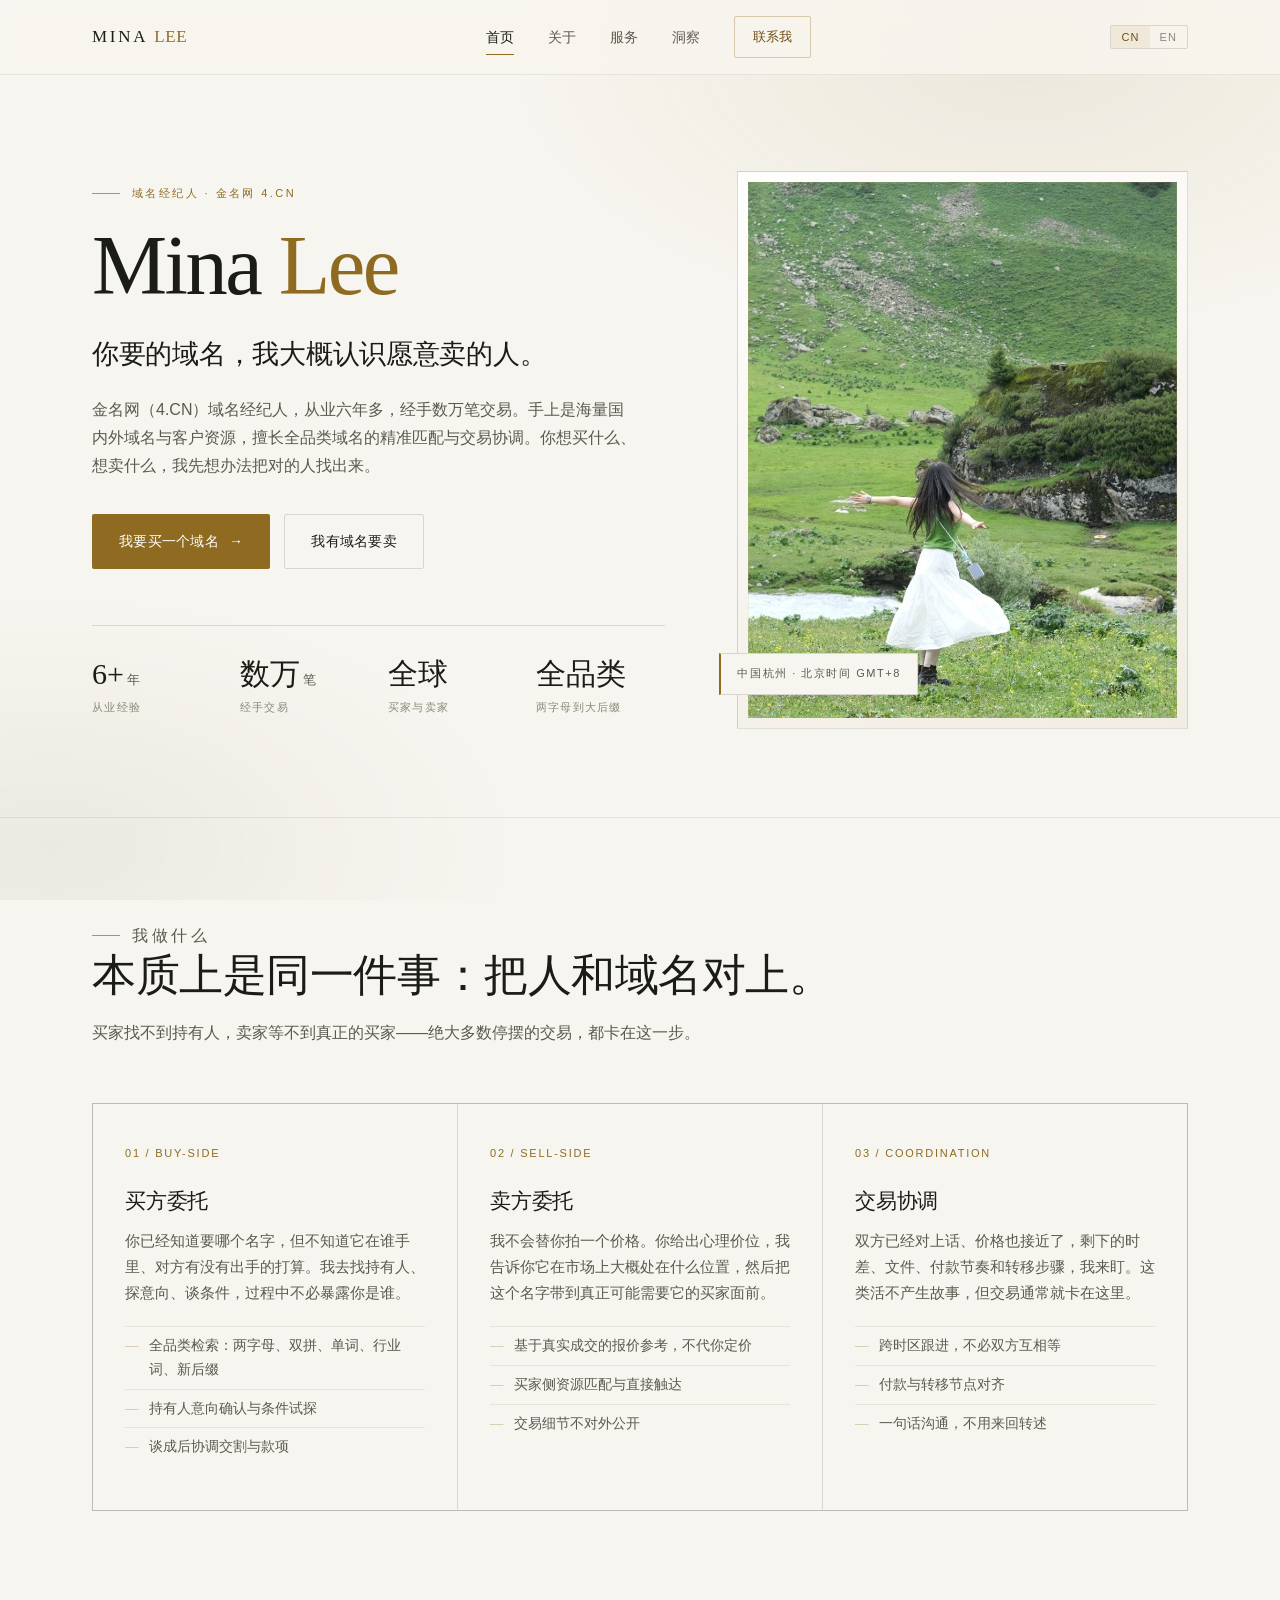
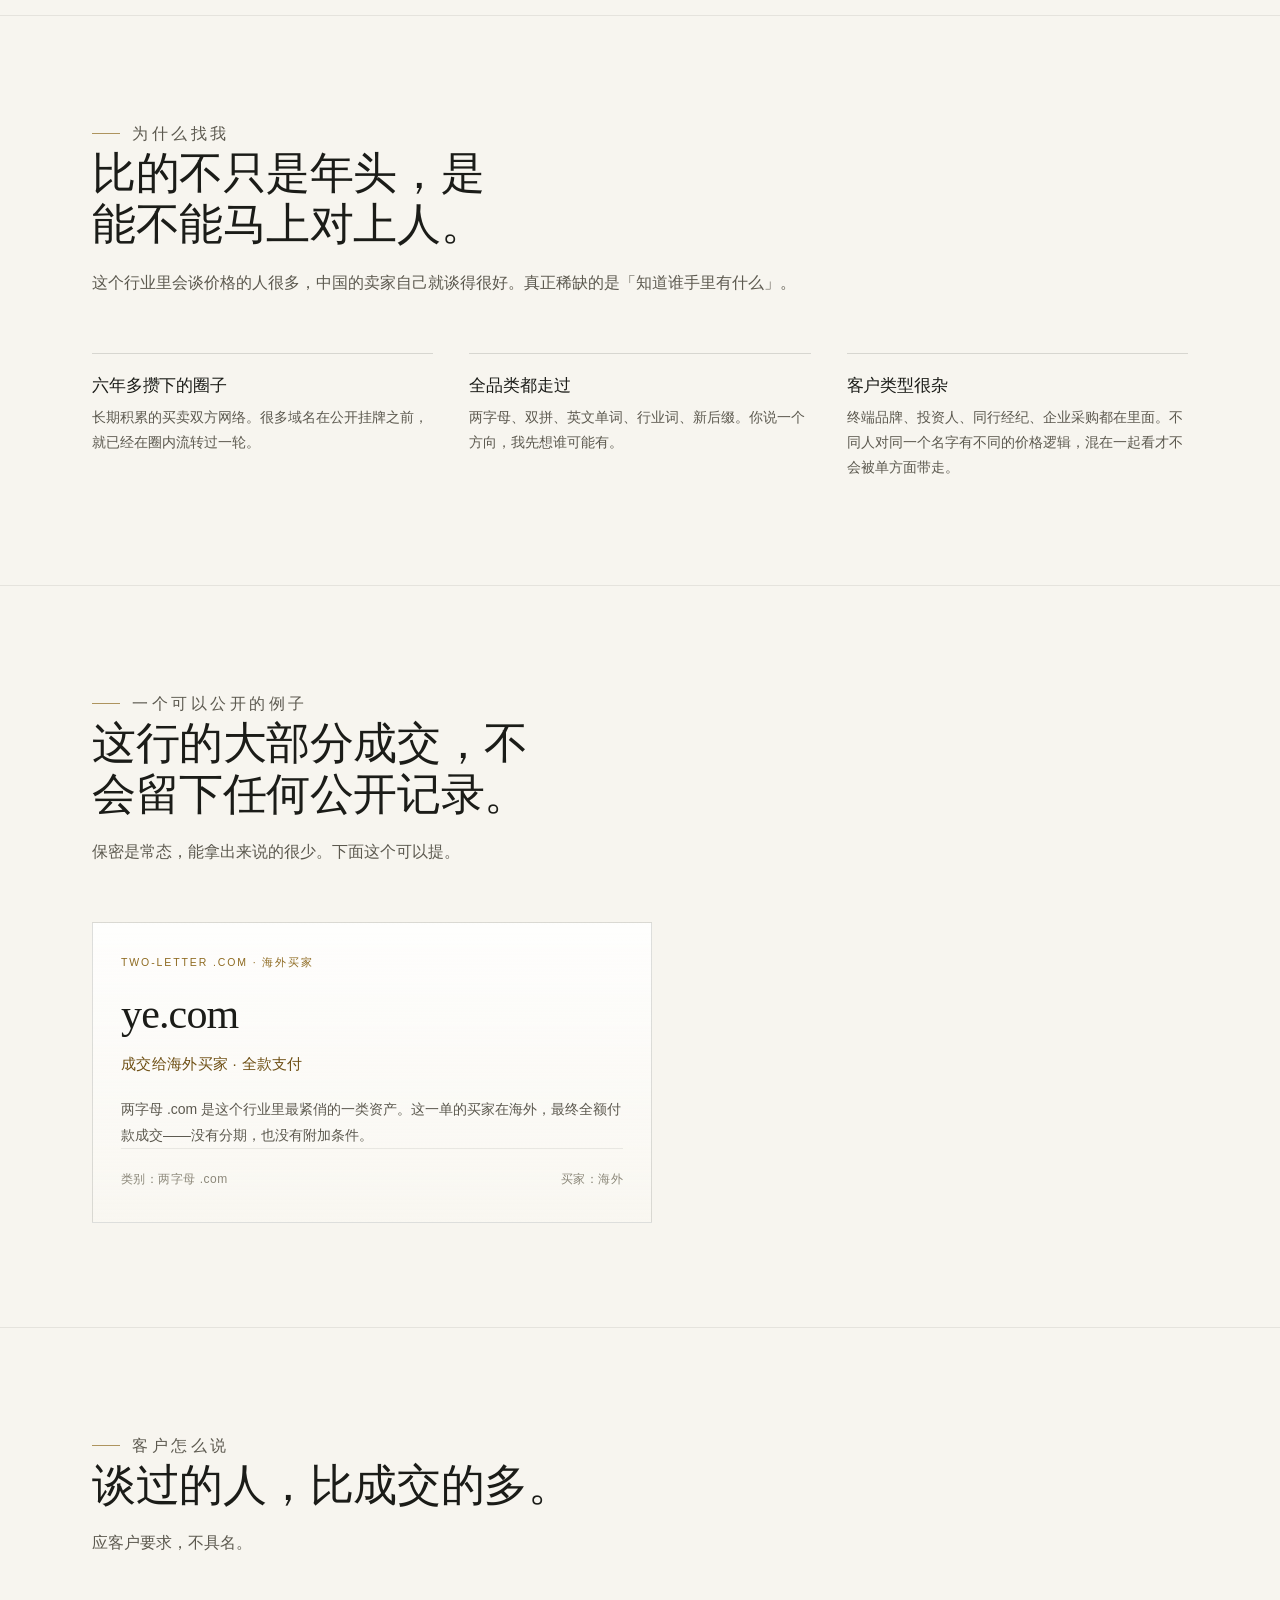
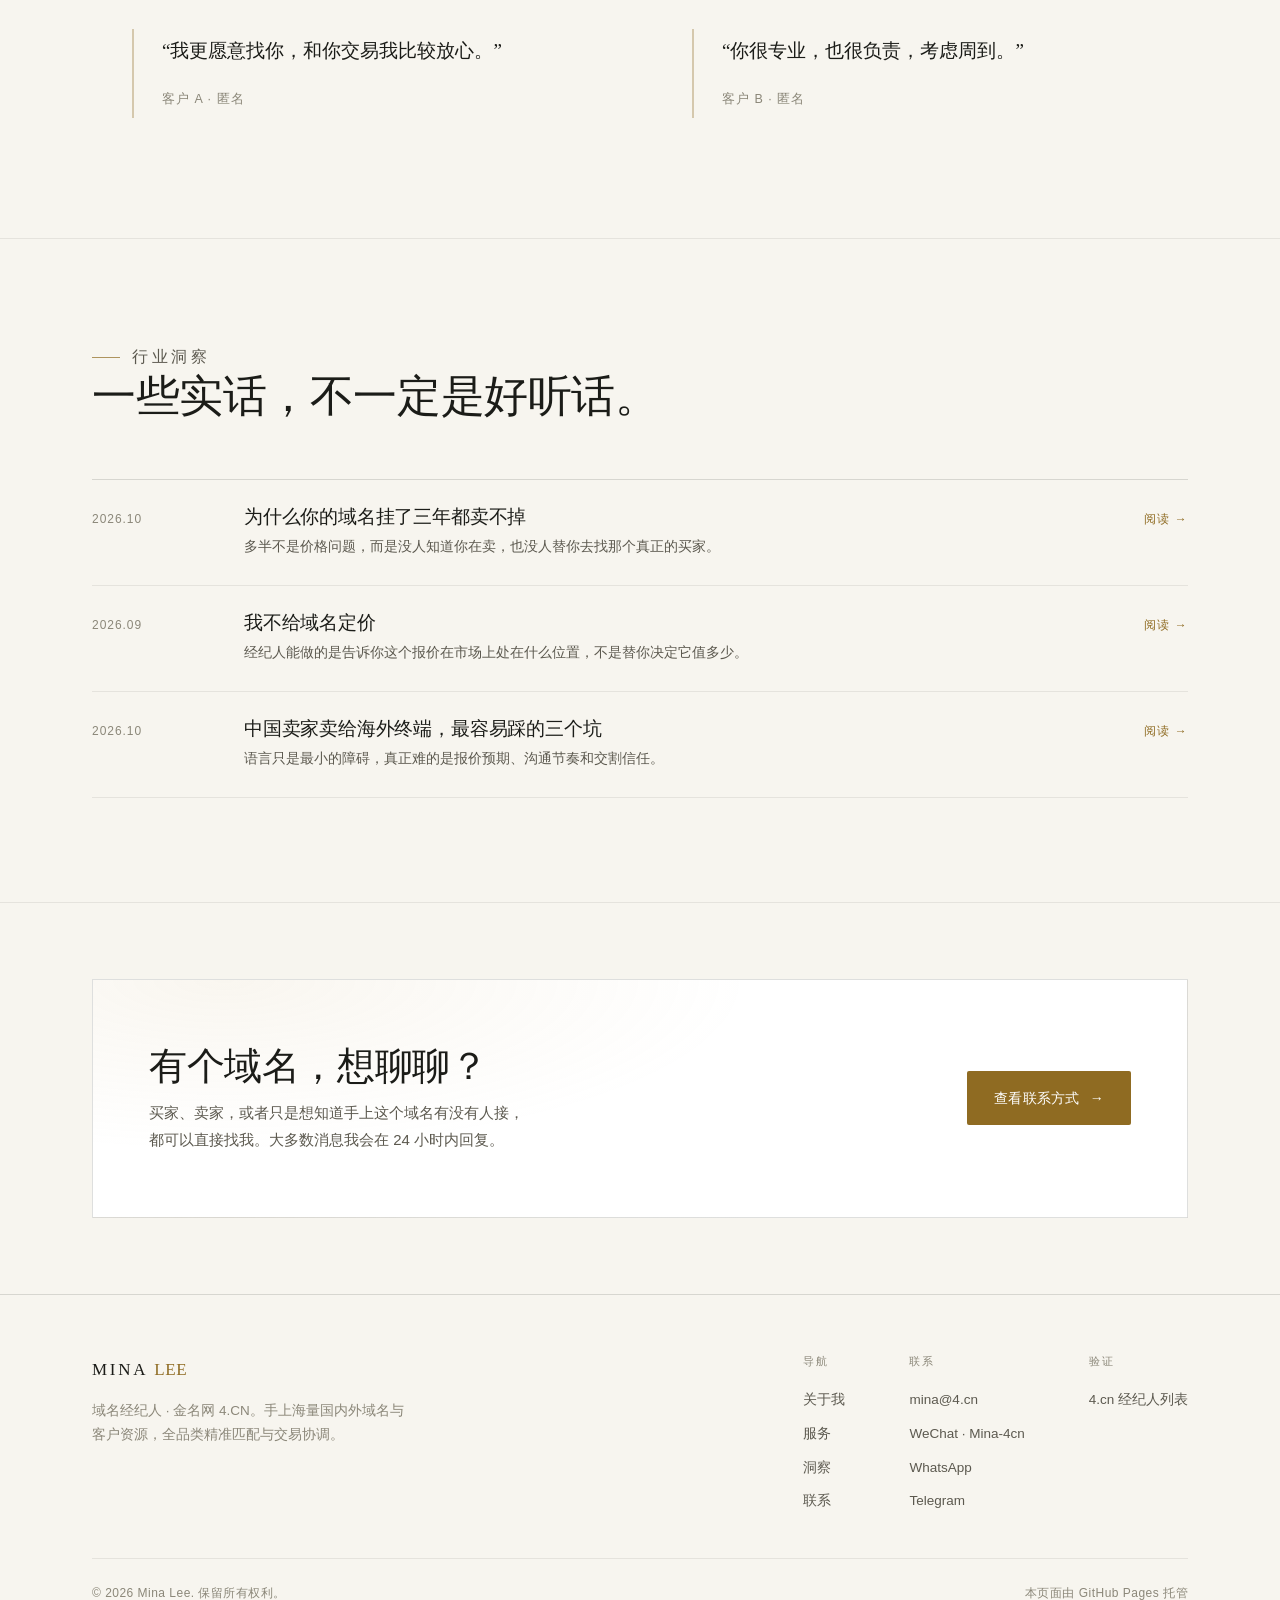
==== index.html @ 9f0b93d0 "Switch to light theme; reposition around resources and matching; add 4.cn verification link; new pho" ====
<!DOCTYPE html>
<html lang="zh-CN">
<head>
<meta charset="UTF-8">
<meta name="viewport" content="width=device-width, initial-scale=1">
<title>Mina Lee — 域名经纪人 | 金名网 4.CN</title>
<meta name="description" content="Mina Lee，金名网（4.cn）域名经纪人。从业六年多，经手数万笔交易，手上海量国内外域名与客户资源，擅长全品类域名的精准匹配与交易协调。">
<meta name="theme-color" content="#F7F5EF">
<meta property="og:title" content="Mina Lee — Domain Broker at 4.CN">
<meta property="og:description" content="Six-plus years, tens of thousands of transactions. Deep domain and client resources in China and abroad.">
<link rel="canonical" href="https://minalee3.com/">
<meta property="og:url" content="https://minalee3.com/">
<meta property="og:site_name" content="Mina Lee">
<meta property="og:type" content="website">
<meta property="og:image" content="https://minalee3.com/assets/og-cover.jpg">
<meta property="og:image:width" content="1200">
<meta property="og:image:height" content="630">
<meta property="og:image:alt" content="Mina Lee — Domain Broker at 4.CN">
<meta property="og:locale" content="zh_CN">
<meta property="og:locale:alternate" content="en_US">
<meta name="twitter:card" content="summary_large_image">
<meta name="twitter:image" content="https://minalee3.com/assets/og-cover.jpg">
<link rel="icon" href="assets/favicon.svg" type="image/svg+xml">
<link rel="stylesheet" href="assets/style.css">
</head>
<body data-title-zh="Mina Lee — 域名经纪人 | 金名网 4.CN" data-title-en="Mina Lee — Domain Broker | 4.CN">

<header class="site-header">
  <div class="wrap header-inner">
    <a class="brand" href="index.html">MINA<span>LEE</span></a>
    <nav class="nav" id="nav">
      <a href="index.html" class="is-current" data-zh="首页" data-en="Home">首页</a>
      <a href="about.html" data-zh="关于" data-en="About">关于</a>
      <a href="services.html" data-zh="服务" data-en="Services">服务</a>
      <a href="insights.html" data-zh="洞察" data-en="Insights">洞察</a>
      <a href="contact.html" class="nav-cta" data-zh="联系我" data-en="Get in touch">联系我</a>
    </nav>
    <div class="header-right">
      <div class="lang" role="group" aria-label="Language">
        <button type="button" data-lang="zh" class="is-active">CN</button>
        <button type="button" data-lang="en">EN</button>
      </div>
      <button class="menu-btn" type="button" aria-label="Menu"><i></i></button>
    </div>
  </div>
</header>

<main>

  <!-- ================= HERO ================= -->
  <section class="hero">
    <div class="wrap">
      <div class="hero-grid">
        <div>
          <p class="eyebrow" data-zh="域名经纪人 · 金名网 4.CN" data-en="Domain Broker · 4.CN">域名经纪人 · 金名网 4.CN</p>

          <h1>Mina <em>Lee</em></h1>

          <h2 class="hero-sub"
              data-zh="你要的域名，我大概认识愿意卖的人。"
              data-en="Chances are I know who owns the name you want — and whether they'd sell.">你要的域名，我大概认识愿意卖的人。</h2>

          <p class="hero-copy"
             data-zh="金名网（4.CN）域名经纪人，从业六年多，经手数万笔交易。手上是海量国内外域名与客户资源，擅长全品类域名的精准匹配与交易协调。你想买什么、想卖什么，我先想办法把对的人找出来。"
             data-en="Domain broker at 4.CN. Six-plus years, tens of thousands of transactions handled. I work from a deep pool of domains and clients in China and abroad, matching names to the people who actually want them.">金名网（4.CN）域名经纪人，从业六年多，经手数万笔交易。手上是海量国内外域名与客户资源，擅长全品类域名的精准匹配与交易协调。你想买什么、想卖什么，我先想办法把对的人找出来。</p>

          <div class="actions">
            <a class="btn btn-primary" href="contact.html">
              <span data-zh="我要买一个域名" data-en="I want to buy">我要买一个域名</span>
              <span class="arw">→</span>
            </a>
            <a class="btn btn-ghost" href="services.html">
              <span data-zh="我有域名要卖" data-en="I have one to sell">我有域名要卖</span>
            </a>
          </div>

          <div class="stats">
            <div class="stat">
              <span class="num">6+<small data-zh="年" data-en="yrs">年</small></span>
              <span class="lab" data-zh="从业经验" data-en="Experience">从业经验</span>
            </div>
            <div class="stat">
              <span class="num"><span data-zh="数万" data-en="10k+">数万</span><small data-zh="笔" data-en="">笔</small></span>
              <span class="lab" data-zh="经手交易" data-en="Handled">经手交易</span>
            </div>
            <div class="stat">
              <span class="num" data-zh="全球" data-en="Global">全球</span>
              <span class="lab" data-zh="买家与卖家" data-en="Buyers &amp; sellers">买家与卖家</span>
            </div>
            <div class="stat">
              <span class="num" data-zh="全品类" data-en="All types">全品类</span>
              <span class="lab" data-zh="两字母到大后缀" data-en="From LL.com to new gTLDs">两字母到大后缀</span>
            </div>
          </div>
        </div>

        <div class="portrait">
          <div class="portrait-frame">
            <img src="assets/portrait.jpg" alt="Mina Lee, domain broker at 4.CN" width="800" height="1000">
          </div>
          <div class="portrait-tag" data-zh="中国杭州 · 北京时间 GMT+8" data-en="Hangzhou, China · GMT+8">中国杭州 · 北京时间 GMT+8</div>
        </div>
      </div>
    </div>
  </section>

  <!-- ================= SERVICES ================= -->
  <section id="services" class="block">
    <div class="wrap">
      <div class="section-head reveal">
        <p class="eyebrow" data-zh="我做什么" data-en="What I do">我做什么</p>
        <h2 data-zh="本质上是同一件事：把人和域名对上。"
            data-en="One job, really: putting the right name in front of the right person.">本质上是同一件事：把人和域名对上。</h2>
        <p data-zh="买家找不到持有人，卖家等不到真正的买家——绝大多数停摆的交易，都卡在这一步。"
           data-en="Buyers can't reach owners; sellers never meet the buyer who matters. That's where most deals stop.">买家找不到持有人，卖家等不到真正的买家——绝大多数停摆的交易，都卡在这一步。</p>
      </div>

      <div class="svc-grid reveal">
        <article class="svc">
          <span class="idx">01 / BUY-SIDE</span>
          <h3 data-zh="买方委托" data-en="Buying">买方委托</h3>
          <p data-zh="你已经知道要哪个名字，但不知道它在谁手里、对方有没有出手的打算。我去找持有人、探意向、谈条件，过程中不必暴露你是谁。"
             data-en="You know the name. You don't know who holds it, or whether they would part with it. I find the owner, test the intent and handle the conversation — without exposing who you are.">你已经知道要哪个名字，但不知道它在谁手里、对方有没有出手的打算。我去找持有人、探意向、谈条件，过程中不必暴露你是谁。</p>
          <ul>
            <li data-zh="全品类检索：两字母、双拼、单词、行业词、新后缀" data-en="Any category: LL/LNN .com, pinyin, dictionary words, new gTLDs">全品类检索：两字母、双拼、单词、行业词、新后缀</li>
            <li data-zh="持有人意向确认与条件试探" data-en="Owner intent and terms tested quietly">持有人意向确认与条件试探</li>
            <li data-zh="谈成后协调交割与款项" data-en="Transfer and payment coordination once agreed">谈成后协调交割与款项</li>
          </ul>
        </article>

        <article class="svc">
          <span class="idx">02 / SELL-SIDE</span>
          <h3 data-zh="卖方委托" data-en="Selling">卖方委托</h3>
          <p data-zh="我不会替你拍一个价格。你给出心理价位，我告诉你它在市场上大概处在什么位置，然后把这个名字带到真正可能需要它的买家面前。"
             data-en="I won't invent a price for you. You set your expectation; I tell you where that sits in the market, then put the name in front of the buyers who might genuinely want it.">我不会替你拍一个价格。你给出心理价位，我告诉你它在市场上大概处在什么位置，然后把这个名字带到真正可能需要它的买家面前。</p>
          <ul>
            <li data-zh="基于真实成交的报价参考，不代你定价" data-en="Reference points from real sales — not a price invented by me">基于真实成交的报价参考，不代你定价</li>
            <li data-zh="买家侧资源匹配与直接触达" data-en="Matching against the buyer side, then reaching out directly">买家侧资源匹配与直接触达</li>
            <li data-zh="交易细节不对外公开" data-en="Deal details stay private">交易细节不对外公开</li>
          </ul>
        </article>

        <article class="svc">
          <span class="idx">03 / COORDINATION</span>
          <h3 data-zh="交易协调" data-en="Coordination">交易协调</h3>
          <p data-zh="双方已经对上话、价格也接近了，剩下的时差、文件、付款节奏和转移步骤，我来盯。这类活不产生故事，但交易通常就卡在这里。"
             data-en="Both sides are talking and the numbers are close. What's left is time zones, paperwork, payment sequence and transfer steps — the unglamorous part where deals usually stall.">双方已经对上话、价格也接近了，剩下的时差、文件、付款节奏和转移步骤，我来盯。这类活不产生故事，但交易通常就卡在这里。</p>
          <ul>
            <li data-zh="跨时区跟进，不必双方互相等" data-en="Follow-through across time zones">跨时区跟进，不必双方互相等</li>
            <li data-zh="付款与转移节点对齐" data-en="Payment and transfer milestones aligned">付款与转移节点对齐</li>
            <li data-zh="一句话沟通，不用来回转述" data-en="One point of contact instead of relayed messages">一句话沟通，不用来回转述</li>
          </ul>
        </article>
      </div>
    </div>
  </section>

  <!-- ================= WHY ================= -->
  <section class="block" id="why">
    <div class="wrap">
      <div class="section-head reveal">
        <p class="eyebrow" data-zh="为什么找我" data-en="Why me">为什么找我</p>
        <h2 data-zh="比的不只是年头，是能不能马上对上人。"
            data-en="It isn't just years in the business. It's how fast I can reach the right person.">比的不只是年头，是能不能马上对上人。</h2>
        <p data-zh="这个行业里会谈价格的人很多，中国的卖家自己就谈得很好。真正稀缺的是「知道谁手里有什么」。"
           data-en="Plenty of people can haggle; Chinese sellers negotiate well on their own. What's rare is knowing who holds what.">这个行业里会谈价格的人很多，中国的卖家自己就谈得很好。真正稀缺的是「知道谁手里有什么」。</p>
      </div>

      <div class="talks reveal">
        <div class="talk">
          <h3 data-zh="六年多攒下的圈子" data-en="Six years of contacts">六年多攒下的圈子</h3>
          <p data-zh="长期积累的买卖双方网络。很多域名在公开挂牌之前，就已经在圈内流转过一轮。"
             data-en="A network built over years on both sides. Many names change hands inside the circle long before they ever get listed.">长期积累的买卖双方网络。很多域名在公开挂牌之前，就已经在圈内流转过一轮。</p>
        </div>
        <div class="talk">
          <h3 data-zh="全品类都走过" data-en="Every category">全品类都走过</h3>
          <p data-zh="两字母、双拼、英文单词、行业词、新后缀。你说一个方向，我先想谁可能有。"
             data-en="Two-letter, pinyin, dictionary words, industry terms, new gTLDs. You name a direction — I start with who might hold it.">两字母、双拼、英文单词、行业词、新后缀。你说一个方向，我先想谁可能有。</p>
        </div>
        <div class="talk">
          <h3 data-zh="客户类型很杂" data-en="Very mixed client base">客户类型很杂</h3>
          <p data-zh="终端品牌、投资人、同行经纪、企业采购都在里面。不同人对同一个名字有不同的价格逻辑，混在一起看才不会被单方面带走。"
             data-en="End-user brands, investors, fellow brokers, corporate buyers. Each values the same name differently — seeing all of them is what keeps one side from setting the price.">终端品牌、投资人、同行经纪、企业采购都在里面。不同人对同一个名字有不同的价格逻辑，混在一起看才不会被单方面带走。</p>
        </div>
      </div>
    </div>
  </section>

  <!-- ================= ONE CASE ================= -->
  <section class="block" id="case">
    <div class="wrap">
      <div class="section-head reveal">
        <p class="eyebrow" data-zh="一个可以公开的例子" data-en="One deal I can mention">一个可以公开的例子</p>
        <h2 data-zh="这行的大部分成交，不会留下任何公开记录。"
            data-en="Most deals in this business leave no public trace.">这行的大部分成交，不会留下任何公开记录。</h2>
        <p data-zh="保密是常态，能拿出来说的很少。下面这个可以提。"
           data-en="Confidentiality is the norm, so there isn't much I can name. This one I can.">保密是常态，能拿出来说的很少。下面这个可以提。</p>
      </div>

      <div class="cases reveal" style="grid-template-columns:1fr;max-width:560px;">
        <article class="case">
          <span class="kind">TWO-LETTER .COM · <span data-zh="海外买家" data-en="OVERSEAS BUYER">海外买家</span></span>
          <h3 style="font-size:42px;letter-spacing:-0.02em;margin-bottom:2px;">ye.com</h3>
          <div class="amount" style="font-size:15px;font-family:var(--sans);letter-spacing:0.02em;margin:10px 0 20px;" data-zh="成交给海外买家 · 全款支付" data-en="Sold to an overseas buyer · paid in full">成交给海外买家 · 全款支付</div>
          <p data-zh="两字母 .com 是这个行业里最紧俏的一类资产。这一单的买家在海外，最终全额付款成交——没有分期，也没有附加条件。"
             data-en="Two-letter .coms are the tightest supply in this market. The buyer here was overseas and paid in full at closing — no instalments, no conditions.">两字母 .com 是这个行业里最紧俏的一类资产。这一单的买家在海外，最终全额付款成交——没有分期，也没有附加条件。</p>
          <div class="meta">
            <span data-zh="类别：两字母 .com" data-en="Category: two-letter .com">类别：两字母 .com</span>
            <span data-zh="买家：海外" data-en="Buyer: overseas">买家：海外</span>
          </div>
        </article>
      </div>
    </div>
  </section>

  <!-- ================= TESTIMONIALS ================= -->
  <section class="block" id="clients">
    <div class="wrap">
      <div class="section-head reveal">
        <p class="eyebrow" data-zh="客户怎么说" data-en="Clients">客户怎么说</p>
        <h2 data-zh="谈过的人，比成交的多。" data-en="Many more conversations than closings.">谈过的人，比成交的多。</h2>
        <p data-zh="应客户要求，不具名。" data-en="Names withheld at client request.">应客户要求，不具名。</p>
      </div>

      <div class="quotes reveal">
        <blockquote class="quote">
          <p data-zh="“我更愿意找你，和你交易我比较放心。”"
             data-en="&ldquo;I'd rather deal with you — I feel safer closing through you.&rdquo;">“我更愿意找你，和你交易我比较放心。”</p>
          <cite data-zh="客户 A · 匿名" data-en="Client A · anonymous">客户 A · 匿名</cite>
        </blockquote>

        <blockquote class="quote">
          <p data-zh="“你很专业，也很负责，考虑周到。”"
             data-en="&ldquo;You're professional, dependable, and you think of everything.&rdquo;">“你很专业，也很负责，考虑周到。”</p>
          <cite data-zh="客户 B · 匿名" data-en="Client B · anonymous">客户 B · 匿名</cite>
        </blockquote>
      </div>
    </div>
  </section>

  <!-- ================= INSIGHTS ================= -->
  <section id="insights" class="block">
    <div class="wrap">
      <div class="section-head reveal">
        <p class="eyebrow" data-zh="行业洞察" data-en="Insights">行业洞察</p>
        <h2 data-zh="一些实话，不一定是好听话。" data-en="A few plain answers, not necessarily comfortable ones.">一些实话，不一定是好听话。</h2>
      </div>

      <div class="rows reveal">
        <a class="row" href="posts/why-a-broker.html">
          <span class="date">2026.10</span>
          <div>
            <h3 data-zh="为什么你的域名挂了三年都卖不掉" data-en="Why your domain has sat unsold for three years">为什么你的域名挂了三年都卖不掉</h3>
            <p data-zh="多半不是价格问题，而是没人知道你在卖，也没人替你去找那个真正的买家。"
               data-en="Usually not the price. Nobody knew it was for sale, and nobody went looking for the right buyer.">多半不是价格问题，而是没人知道你在卖，也没人替你去找那个真正的买家。</p>
          </div>
          <span class="go" data-zh="阅读 →" data-en="Read →">阅读 →</span>
        </a>

        <a class="row" href="posts/valuation.html">
          <span class="date">2026.09</span>
          <div>
            <h3 data-zh="我不给域名定价" data-en="I don't price domains">我不给域名定价</h3>
            <p data-zh="经纪人能做的是告诉你这个报价在市场上处在什么位置，不是替你决定它值多少。"
               data-en="What a broker can do is tell you where a number sits in the market — not decide what the name is worth.">经纪人能做的是告诉你这个报价在市场上处在什么位置，不是替你决定它值多少。</p>
          </div>
          <span class="go" data-zh="阅读 →" data-en="Read →">阅读 →</span>
        </a>

        <a class="row" href="posts/welcome.html">
          <span class="date">2026.10</span>
          <div>
            <h3 data-zh="中国卖家卖给海外终端，最容易踩的三个坑" data-en="Three traps when selling to overseas end-users">中国卖家卖给海外终端，最容易踩的三个坑</h3>
            <p data-zh="语言只是最小的障碍，真正难的是报价预期、沟通节奏和交割信任。"
               data-en="Language is the smallest obstacle. Expectations, pace and transfer trust are the real ones.">语言只是最小的障碍，真正难的是报价预期、沟通节奏和交割信任。</p>
          </div>
          <span class="go" data-zh="阅读 →" data-en="Read →">阅读 →</span>
        </a>
      </div>
    </div>
  </section>

  <!-- ================= CTA ================= -->
  <section id="contact-cta" class="block tight">
    <div class="wrap">
      <div class="cta-band reveal">
        <div>
          <h2 data-zh="有个域名，想聊聊？" data-en="Got a name you want to talk about?">有个域名，想聊聊？</h2>
          <p data-zh="买家、卖家，或者只是想知道手上这个域名有没有人接，都可以直接找我。大多数消息我会在 24 小时内回复。"
             data-en="Buying, selling, or simply wondering whether anyone would take it — message me directly. I usually reply within 24 hours.">买家、卖家，或者只是想知道手上这个域名有没有人接，都可以直接找我。大多数消息我会在 24 小时内回复。</p>
        </div>
        <a class="btn btn-primary" href="contact.html">
          <span data-zh="查看联系方式" data-en="Contact details">查看联系方式</span>
          <span class="arw">→</span>
        </a>
      </div>
    </div>
  </section>

</main>

<footer class="site-footer">
  <div class="wrap">
    <div class="foot-grid">
      <div class="foot-brand">
        <a class="brand" href="index.html">MINA<span>LEE</span></a>
        <p data-zh="域名经纪人 · 金名网 4.CN。手上海量国内外域名与客户资源，全品类精准匹配与交易协调。"
           data-en="Domain broker at 4.CN. Deep domain and client resources in China and abroad; matching and coordination across every category.">域名经纪人 · 金名网 4.CN。手上海量国内外域名与客户资源，全品类精准匹配与交易协调。</p>
      </div>
      <div class="foot-links">
        <div class="foot-col">
          <h4 data-zh="导航" data-en="Site">导航</h4>
          <a href="about.html" data-zh="关于我" data-en="About">关于我</a>
          <a href="services.html" data-zh="服务" data-en="Services">服务</a>
          <a href="insights.html" data-zh="洞察" data-en="Insights">洞察</a>
          <a href="contact.html" data-zh="联系" data-en="Contact">联系</a>
        </div>
        <div class="foot-col">
          <h4 data-zh="联系" data-en="Reach me">联系</h4>
          <a href="mailto:mina@4.cn">mina@4.cn</a>
          <a href="contact.html">WeChat · Mina-4cn</a>
          <a href="https://wa.me/8618758298970" target="_blank" rel="noopener">WhatsApp</a>
          <a href="https://t.me/minalee309" target="_blank" rel="noopener">Telegram</a>
        </div>
        <div class="foot-col">
          <h4 data-zh="验证" data-en="Verify">验证</h4>
          <a href="https://new.4.cn/escrow/agentlist" target="_blank" rel="noopener" data-zh="4.cn 经纪人列表" data-en="4.CN broker list">4.cn 经纪人列表</a>
        </div>
      </div>
    </div>
    <div class="foot-bottom">
      <span>© <span id="yr">2026</span> Mina Lee. <span data-zh="保留所有权利。" data-en="All rights reserved.">保留所有权利。</span></span>
      <span data-zh="本页面由 GitHub Pages 托管" data-en="Hosted on GitHub Pages">本页面由 GitHub Pages 托管</span>
    </div>
  </div>
</footer>

<script src="assets/main.js"></script>
</body>
</html>
---- assets/style.css ----
/* ==========================================================================
   Mina Lee — Domain Broker
   Dark editorial theme · bilingual
   ========================================================================== */

:root {
  --bg: #F7F5EF;
  --bg-2: #F0EDE3;
  --panel: #FFFFFF;
  --panel-2: #FBF9F3;
  --line: rgba(26, 28, 22, 0.14);
  --line-soft: rgba(26, 28, 22, 0.08);
  --gold: #8F6B22;
  --gold-soft: #6E4F14;
  --gold-dim: rgba(143, 107, 34, 0.32);
  --text: #1B1C18;
  --body: #3A382F;
  --muted: #5C594F;
  --muted-2: #8B8779;
  --serif: "Georgia", "Times New Roman", "Songti SC", "Noto Serif SC", "Source Han Serif SC", serif;
  --sans: -apple-system, BlinkMacSystemFont, "SF Pro Text", "Helvetica Neue", "PingFang SC", "Hiragino Sans GB", "Microsoft YaHei", sans-serif;
  --wrap: 1160px;
  --ease: cubic-bezier(0.22, 0.61, 0.36, 1);
}

* { box-sizing: border-box; }

html {
  scroll-behavior: smooth;
  -webkit-text-size-adjust: 100%;
}

body {
  margin: 0;
  background: var(--bg);
  color: var(--text);
  font-family: var(--sans);
  font-size: 16px;
  line-height: 1.75;
  -webkit-font-smoothing: antialiased;
  text-rendering: optimizeLegibility;
}

body::before {
  content: "";
  position: fixed;
  inset: 0;
  pointer-events: none;
  z-index: 0;
  background:
    radial-gradient(58% 44% at 80% 6%, rgba(143, 107, 34, 0.09), transparent 70%),
    radial-gradient(52% 40% at 4% 94%, rgba(74, 96, 62, 0.07), transparent 70%);
}

img { max-width: 100%; display: block; }

a {
  color: inherit;
  text-decoration: none;
  transition: color 0.25s var(--ease), border-color 0.25s var(--ease), background 0.25s var(--ease);
}

::selection { background: rgba(143, 107, 34, 0.22); color: #1B1C18; }

.wrap {
  width: 100%;
  max-width: var(--wrap);
  margin: 0 auto;
  padding: 0 32px;
  position: relative;
  z-index: 1;
}

/* ---------- Type ---------- */

h1, h2, h3, h4 {
  font-family: var(--serif);
  font-weight: 400;
  letter-spacing: -0.01em;
  margin: 0;
  line-height: 1.18;
  text-wrap: balance;
}

p { margin: 0 0 1.1em; text-wrap: pretty; }

.eyebrow {
  font-family: var(--sans);
  font-size: 11px;
  letter-spacing: 0.22em;
  text-transform: uppercase;
  color: var(--gold);
  margin: 0 0 22px;
  display: flex;
  align-items: center;
  gap: 12px;
}

.eyebrow::before {
  content: "";
  width: 28px;
  height: 1px;
  background: var(--gold);
  opacity: 0.7;
}

.lede {
  color: var(--muted);
  font-size: 17px;
  line-height: 1.85;
  max-width: 40em;
  text-wrap: pretty;
}

.section-head {
  max-width: 760px;
  margin-bottom: 56px;
}

.section-head h2 {
  font-size: clamp(28px, 3.4vw, 44px);
  margin-bottom: 18px;
}

.section-head p {
  color: var(--muted);
  font-size: 16px;
  margin: 0;
}

section.block {
  padding: 104px 0;
  border-top: 1px solid var(--line-soft);
  position: relative;
  z-index: 1;
}

section.block.tight { padding: 76px 0; }

/* ---------- Header ---------- */

.site-header {
  position: sticky;
  top: 0;
  z-index: 50;
  background: rgba(247, 245, 239, 0.86);
  backdrop-filter: saturate(180%) blur(14px);
  -webkit-backdrop-filter: saturate(180%) blur(14px);
  border-bottom: 1px solid var(--line-soft);
}

.header-inner {
  display: flex;
  align-items: center;
  justify-content: space-between;
  gap: 24px;
  height: 74px;
}

.brand {
  font-family: var(--serif);
  font-size: 17px;
  letter-spacing: 0.16em;
  white-space: nowrap;
}

.brand span {
  color: var(--gold);
  margin-left: 6px;
  letter-spacing: 0.04em;
}

.nav {
  display: flex;
  align-items: center;
  gap: 34px;
  font-size: 14px;
}

.nav a {
  color: var(--muted);
  position: relative;
  padding: 4px 0;
}

.nav a:hover, .nav a.is-current { color: var(--text); }

.nav a.is-current::after {
  content: "";
  position: absolute;
  left: 0;
  right: 0;
  bottom: -2px;
  height: 1px;
  background: var(--gold);
}

.nav-cta {
  border: 1px solid var(--gold-dim) !important;
  padding: 9px 18px !important;
  color: var(--gold-soft) !important;
  border-radius: 2px;
  font-size: 13px;
}

.nav-cta:hover {
  background: rgba(200, 169, 106, 0.1);
  border-color: var(--gold) !important;
}

.header-right {
  display: flex;
  align-items: center;
  gap: 16px;
}

.lang {
  display: flex;
  border: 1px solid var(--line);
  border-radius: 2px;
  overflow: hidden;
}

.lang button {
  appearance: none;
  border: 0;
  background: transparent;
  color: var(--muted-2);
  font-family: var(--sans);
  font-size: 11px;
  letter-spacing: 0.1em;
  padding: 5px 10px;
  cursor: pointer;
  transition: all 0.2s var(--ease);
}

.lang button.is-active {
  background: rgba(200, 169, 106, 0.14);
  color: var(--gold-soft);
}

.menu-btn {
  display: none;
  appearance: none;
  background: transparent;
  border: 1px solid var(--line);
  border-radius: 2px;
  width: 38px;
  height: 34px;
  cursor: pointer;
  position: relative;
}

.menu-btn i,
.menu-btn i::before,
.menu-btn i::after {
  position: absolute;
  left: 50%;
  width: 16px;
  height: 1px;
  background: var(--text);
  transform: translateX(-50%);
  transition: 0.25s var(--ease);
}

.menu-btn i { top: 50%; }
.menu-btn i::before { content: ""; top: -5px; left: 0; transform: none; }
.menu-btn i::after { content: ""; top: 5px; left: 0; transform: none; }

/* ---------- Hero ---------- */

.hero {
  padding: 96px 0 88px;
  position: relative;
  z-index: 1;
}

.hero-grid {
  display: grid;
  grid-template-columns: 1.12fr 0.88fr;
  gap: 72px;
  align-items: center;
}

.hero h1 {
  font-size: clamp(46px, 6.6vw, 86px);
  line-height: 0.98;
  letter-spacing: -0.03em;
  margin-bottom: 26px;
}

.hero h1 em {
  font-style: normal;
  color: var(--gold);
}

.hero-sub {
  font-family: var(--serif);
  font-size: clamp(20px, 2.3vw, 27px);
  line-height: 1.5;
  color: var(--text);
  margin: 0 0 22px;
  max-width: 20em;
  text-wrap: balance;
}

.hero-copy {
  color: var(--muted);
  font-size: 16px;
  max-width: 34em;
  margin-bottom: 34px;
}

.actions {
  display: flex;
  flex-wrap: wrap;
  gap: 14px;
  margin-bottom: 56px;
}

.btn {
  display: inline-flex;
  align-items: center;
  gap: 10px;
  padding: 14px 26px;
  border-radius: 2px;
  font-size: 14px;
  letter-spacing: 0.02em;
  border: 1px solid transparent;
}

.btn-primary {
  background: var(--gold);
  color: #FFFFFF;
  font-weight: 500;
}

.btn-primary:hover { background: var(--gold-soft); }

.btn-ghost {
  border-color: var(--line);
  color: var(--text);
}

.btn-ghost:hover { border-color: var(--gold-dim); color: var(--gold-soft); }

.btn .arw { transition: transform 0.25s var(--ease); }
.btn:hover .arw { transform: translateX(4px); }

/* stats */

.stats {
  display: grid;
  grid-template-columns: repeat(4, 1fr);
  border-top: 1px solid var(--line);
  padding-top: 30px;
  gap: 18px;
}

.stat .num {
  font-family: var(--serif);
  font-size: clamp(22px, 2.5vw, 30px);
  line-height: 1.2;
  color: var(--text);
  display: block;
  white-space: nowrap;
}

.stat .num small {
  font-size: 13px;
  color: var(--muted);
  margin-left: 3px;
  font-family: var(--sans);
}

.stat .num .cur {
  font-family: var(--sans);
  font-size: 0.62em;
  margin-right: 1px;
  color: var(--muted);
  vertical-align: 0.12em;
}

.stat .lab {
  font-size: 11px;
  letter-spacing: 0.12em;
  text-transform: uppercase;
  color: var(--muted-2);
  margin-top: 8px;
  display: block;
  line-height: 1.45;
}

/* portrait */

.portrait {
  position: relative;
}

.portrait-frame {
  position: relative;
  border: 1px solid var(--line);
  padding: 10px;
  background: linear-gradient(160deg, rgba(255,255,255,0.9), rgba(240,236,226,0.9));
}

.portrait-frame::after {
  content: "";
  position: absolute;
  inset: 10px;
  border: 1px solid rgba(200, 169, 106, 0.18);
  pointer-events: none;
}

.portrait-frame img {
  width: 100%;
  height: auto;
  aspect-ratio: 4 / 5;
  object-fit: cover;
  filter: saturate(0.92) contrast(1.02);
}

.portrait-tag {
  position: absolute;
  left: -18px;
  bottom: 34px;
  background: var(--bg);
  border: 1px solid var(--line);
  border-left: 2px solid var(--gold);
  padding: 10px 16px;
  font-size: 11px;
  letter-spacing: 0.14em;
  text-transform: uppercase;
  color: var(--muted);
}

/* ---------- Cards / services ---------- */

.svc-grid {
  display: grid;
  grid-template-columns: repeat(3, 1fr);
  gap: 1px;
  background: var(--line);
  border: 1px solid var(--line);
}

.svc {
  background: var(--bg);
  padding: 40px 32px 44px;
  transition: background 0.3s var(--ease);
  position: relative;
}

.svc:hover { background: var(--panel); }

.svc .idx {
  font-size: 11px;
  letter-spacing: 0.16em;
  color: var(--gold);
  display: block;
  margin-bottom: 26px;
}

.svc h3 {
  font-size: 21px;
  margin-bottom: 14px;
}

.svc p {
  font-size: 14.5px;
  color: var(--muted);
  line-height: 1.8;
  margin-bottom: 0;
}

.svc ul {
  list-style: none;
  margin: 20px 0 0;
  padding: 0;
  font-size: 13.5px;
  color: var(--muted);
}

.svc ul li {
  padding: 7px 0;
  border-top: 1px solid var(--line-soft);
  display: flex;
  gap: 10px;
}

.svc ul li::before {
  content: "—";
  color: var(--gold-dim);
}

/* ---------- Process ---------- */

.steps {
  display: grid;
  grid-template-columns: repeat(4, 1fr);
  gap: 40px;
  counter-reset: step;
}

.step {
  border-top: 1px solid var(--line);
  padding-top: 24px;
  position: relative;
}

.step::before {
  counter-increment: step;
  content: "0" counter(step);
  font-family: var(--serif);
  font-size: 13px;
  color: var(--gold);
  letter-spacing: 0.1em;
  display: block;
  margin-bottom: 14px;
}

.step h3 {
  font-size: 17px;
  margin-bottom: 10px;
}

.step p {
  font-size: 14px;
  color: var(--muted);
  margin: 0;
  line-height: 1.8;
}

/* ---------- Case studies ---------- */

.cases {
  display: grid;
  grid-template-columns: repeat(3, 1fr);
  gap: 24px;
}

.case {
  border: 1px solid var(--line);
  background: linear-gradient(180deg, rgba(255,255,255,0.85), rgba(251,249,243,0.5));
  padding: 30px 28px 32px;
  display: flex;
  flex-direction: column;
  transition: border-color 0.3s var(--ease), transform 0.3s var(--ease);
}

.case:hover {
  border-color: var(--gold-dim);
  transform: translateY(-3px);
}

.case .kind {
  font-size: 10.5px;
  letter-spacing: 0.18em;
  text-transform: uppercase;
  color: var(--gold);
  margin-bottom: 18px;
}

.case h3 {
  font-size: 22px;
  margin-bottom: 6px;
  font-family: var(--serif);
}

.case .amount {
  font-family: var(--serif);
  font-size: 26px;
  color: var(--gold-soft);
  margin: 14px 0 18px;
  letter-spacing: -0.01em;
}

.case .amount small {
  font-size: 12px;
  color: var(--muted-2);
  font-family: var(--sans);
  letter-spacing: 0.06em;
  display: block;
  margin-top: 4px;
}

.case p {
  font-size: 14px;
  color: var(--muted);
  line-height: 1.8;
  margin: 0;
}

.case .meta {
  margin-top: auto;
  padding-top: 20px;
  border-top: 1px solid var(--line-soft);
  font-size: 12px;
  color: var(--muted-2);
  display: flex;
  justify-content: space-between;
  letter-spacing: 0.04em;
}

/* ---------- Talks (discretion section) ---------- */

.talks {
  display: grid;
  grid-template-columns: repeat(3, 1fr);
  gap: 36px;
}

.talk {
  border-top: 1px solid var(--line);
  padding-top: 22px;
}

.talk h3 {
  font-size: 16.5px;
  margin-bottom: 10px;
}

.talk p {
  font-size: 14px;
  color: var(--muted);
  margin: 0;
  line-height: 1.8;
}

/* ---------- Quotes ---------- */

.quotes {
  display: grid;
  grid-template-columns: repeat(2, 1fr);
  gap: 24px;
}

.quote {
  border-left: 2px solid var(--gold-dim);
  padding: 6px 0 6px 28px;
}

.quote p {
  font-family: var(--serif);
  font-size: 19px;
  line-height: 1.65;
  color: var(--text);
  margin-bottom: 18px;
}

.quote cite {
  font-style: normal;
  font-size: 12.5px;
  color: var(--muted-2);
  letter-spacing: 0.08em;
  text-transform: uppercase;
}

/* ---------- List rows (insights) ---------- */

.rows { border-top: 1px solid var(--line); }

.row {
  display: grid;
  grid-template-columns: 120px 1fr auto;
  gap: 32px;
  align-items: baseline;
  padding: 26px 0;
  border-bottom: 1px solid var(--line-soft);
  transition: background 0.25s var(--ease), padding 0.25s var(--ease);
}

.row:hover { background: rgba(143, 107, 34, 0.045); }

.row .date {
  font-size: 12px;
  color: var(--muted-2);
  letter-spacing: 0.08em;
}

.row h3 {
  font-size: 19px;
  margin: 0 0 6px;
}

.row p {
  font-size: 14px;
  color: var(--muted);
  margin: 0;
}

.row .go {
  font-size: 12px;
  color: var(--gold);
  letter-spacing: 0.1em;
  white-space: nowrap;
}

/* ---------- CTA band ---------- */

.cta-band {
  border: 1px solid var(--line);
  background:
    radial-gradient(80% 120% at 12% 0%, rgba(200, 169, 106, 0.10), transparent 60%),
    var(--panel);
  padding: 64px 56px;
  display: flex;
  align-items: center;
  justify-content: space-between;
  gap: 40px;
  flex-wrap: wrap;
}

.cta-band h2 {
  font-size: clamp(26px, 3vw, 38px);
  margin-bottom: 12px;
}

.cta-band p {
  color: var(--muted);
  margin: 0;
  max-width: 46ch;
  font-size: 15px;
}

/* ---------- Contact ---------- */

.contact-grid {
  display: grid;
  grid-template-columns: 1fr 0.72fr;
  gap: 64px;
  align-items: start;
}

.cm-list { border-top: 1px solid var(--line); }

.cm {
  display: grid;
  grid-template-columns: 120px 1fr;
  gap: 20px;
  padding: 22px 0;
  border-bottom: 1px solid var(--line-soft);
  align-items: center;
}

.cm .k {
  font-size: 11px;
  letter-spacing: 0.16em;
  text-transform: uppercase;
  color: var(--muted-2);
}

.cm .v {
  font-size: 17px;
  color: var(--text);
  word-break: break-all;
}

.cm a.v:hover { color: var(--gold-soft); }

.qr-stack {
  display: grid;
  gap: 18px;
}

.qr-card {
  border: 1px solid var(--line);
  padding: 22px 20px 20px;
  text-align: center;
  background: linear-gradient(180deg, rgba(255,255,255,0.9), rgba(251,249,243,0.4));
}

.qr-card img {
  margin: 0 auto 16px;
  width: 100%;
  max-width: 190px;
  height: auto;
  border-radius: 2px;
}

.qr-card .cap {
  font-size: 12px;
  color: var(--muted);
  letter-spacing: 0.06em;
  line-height: 1.7;
}

.qr-card .cap strong {
  color: var(--text);
  font-weight: 600;
  letter-spacing: 0.1em;
  display: block;
  margin-bottom: 4px;
  font-size: 12.5px;
}

/* ---------- Article ---------- */

.article {
  max-width: 720px;
  margin: 0 auto;
}

.article h1 {
  font-size: clamp(30px, 3.6vw, 42px);
  margin: 24px 0 20px;
  letter-spacing: -0.02em;
}

.article .post-meta {
  font-size: 12px;
  letter-spacing: 0.12em;
  text-transform: uppercase;
  color: var(--muted-2);
  padding-bottom: 28px;
  border-bottom: 1px solid var(--line);
  margin-bottom: 40px;
}

.article h2 {
  font-size: 25px;
  margin: 46px 0 16px;
}

.article p, .article li {
  color: var(--body);
  font-size: 16.5px;
  line-height: 1.9;
}

.article ul, .article ol { padding-left: 22px; }
.article li { margin-bottom: 10px; }

.article blockquote {
  margin: 32px 0;
  padding: 4px 0 4px 26px;
  border-left: 2px solid var(--gold-dim);
  font-family: var(--serif);
  font-size: 20px;
  color: var(--text);
}

.article blockquote p { color: var(--text); font-size: 20px; margin: 0; }

.article .back {
  display: inline-block;
  margin-top: 56px;
  font-size: 13px;
  color: var(--muted);
  letter-spacing: 0.06em;
}

.article .back:hover { color: var(--gold-soft); }

/* ---------- Page header ---------- */

.page-head {
  padding: 84px 0 64px;
  border-bottom: 1px solid var(--line-soft);
}

.page-head h1 {
  font-size: clamp(34px, 5vw, 60px);
  letter-spacing: -0.03em;
  margin-bottom: 20px;
}

/* ---------- About layout ---------- */

.about-grid {
  display: grid;
  grid-template-columns: 0.8fr 1.2fr;
  gap: 72px;
  align-items: start;
}

.about-grid .side { position: sticky; top: 106px; }

.facts { border-top: 1px solid var(--line); margin-top: 28px; }

.fact {
  display: flex;
  justify-content: space-between;
  gap: 16px;
  padding: 13px 0;
  border-bottom: 1px solid var(--line-soft);
  font-size: 13.5px;
}

.fact dt { color: var(--muted-2); margin: 0; }
.fact dd { margin: 0; color: var(--text); text-align: right; }

.prose h2 {
  font-size: 26px;
  margin: 44px 0 18px;
}

.prose h2:first-child { margin-top: 0; }

.prose p { color: #C4C0B7; font-size: 16px; line-height: 1.9; }

.pull {
  font-family: var(--serif);
  font-size: 24px;
  line-height: 1.55;
  color: var(--text);
  border-left: 2px solid var(--gold);
  padding-left: 26px;
  margin: 36px 0;
}

/* ---------- FAQ ---------- */

.faq { border-top: 1px solid var(--line); }

.faq details {
  border-bottom: 1px solid var(--line-soft);
  padding: 4px 0;
}

.faq summary {
  list-style: none;
  cursor: pointer;
  padding: 22px 40px 22px 0;
  font-family: var(--serif);
  font-size: 19px;
  color: var(--text);
  position: relative;
  transition: color 0.25s var(--ease);
}

.faq summary::-webkit-details-marker { display: none; }

.faq summary::after {
  content: "+";
  position: absolute;
  right: 6px;
  top: 50%;
  transform: translateY(-50%);
  font-size: 22px;
  color: var(--gold);
  font-family: var(--sans);
  font-weight: 300;
  transition: transform 0.3s var(--ease);
}

.faq details[open] summary::after { transform: translateY(-50%) rotate(45deg); }
.faq summary:hover { color: var(--gold-soft); }

.faq details p {
  font-size: 15px;
  color: var(--muted);
  line-height: 1.85;
  margin: 0 0 24px;
  max-width: 68ch;
}

/* ---------- Footer ---------- */

.site-footer {
  border-top: 1px solid var(--line);
  padding: 60px 0 40px;
  margin-top: 0;
  position: relative;
  z-index: 1;
}

.foot-grid {
  display: flex;
  justify-content: space-between;
  gap: 40px;
  flex-wrap: wrap;
  margin-bottom: 40px;
}

.foot-brand { max-width: 320px; }

.foot-brand .brand { display: inline-block; margin-bottom: 14px; }

.foot-brand p {
  font-size: 13.5px;
  color: var(--muted-2);
  line-height: 1.8;
  margin: 0;
}

.foot-links {
  display: flex;
  gap: 64px;
}

.foot-col h4 {
  font-family: var(--sans);
  font-size: 10.5px;
  letter-spacing: 0.18em;
  text-transform: uppercase;
  color: var(--muted-2);
  margin-bottom: 16px;
}

.foot-col a {
  display: block;
  font-size: 13.5px;
  color: var(--muted);
  padding: 5px 0;
}

.foot-col a:hover { color: var(--gold-soft); }

.foot-bottom {
  border-top: 1px solid var(--line-soft);
  padding-top: 24px;
  display: flex;
  justify-content: space-between;
  gap: 20px;
  flex-wrap: wrap;
  font-size: 12px;
  color: var(--muted-2);
  letter-spacing: 0.04em;
}

/* ---------- Reveal ---------- */

.reveal {
  opacity: 0;
  transform: translateY(18px);
  transition: opacity 0.8s var(--ease), transform 0.8s var(--ease);
}

.reveal.is-in {
  opacity: 1;
  transform: none;
}

@media (prefers-reduced-motion: reduce) {
  .reveal { opacity: 1; transform: none; transition: none; }
  html { scroll-behavior: auto; }
}

/* ---------- Responsive ---------- */

@media (max-width: 1000px) {
  .hero-grid { grid-template-columns: 1fr; gap: 52px; }
  .portrait { max-width: 420px; }
  .portrait-tag { left: auto; right: -10px; bottom: 20px; }
  .svc-grid { grid-template-columns: 1fr; }
  .cases { grid-template-columns: 1fr; }
  .steps { grid-template-columns: repeat(2, 1fr); gap: 32px; }
  .quotes { grid-template-columns: 1fr; }
  .about-grid { grid-template-columns: 1fr; gap: 48px; }
  .about-grid .side { position: static; }
  .contact-grid { grid-template-columns: 1fr; gap: 44px; }
  .nav { gap: 24px; }
  .stats { grid-template-columns: repeat(2, 1fr); gap: 26px; }
}

@media (max-width: 820px) {
  .wrap { padding: 0 22px; }
  .menu-btn { display: block; }
  .nav {
    position: fixed;
    inset: 74px 0 auto 0;
    background: rgba(247, 245, 239, 0.985);
    border-bottom: 1px solid var(--line);
    flex-direction: column;
    align-items: stretch;
    gap: 0;
    padding: 8px 22px 24px;
    display: none;
  }
  .nav.is-open { display: flex; }
  .nav a {
    padding: 16px 0;
    border-bottom: 1px solid var(--line-soft);
    font-size: 16px;
  }
  .nav a.is-current::after { display: none; }
  .nav-cta { margin-top: 18px; text-align: center; }
  .hero { padding: 64px 0 56px; }
  .actions { flex-direction: column; align-items: stretch; }
  .actions .btn { width: 100%; justify-content: center; }
  section.block { padding: 72px 0; }
  .section-head { margin-bottom: 40px; }
  .row { grid-template-columns: 1fr; gap: 8px; }
  .row .go { display: none; }
  .cta-band { padding: 40px 26px; }
  .page-head { padding: 56px 0 44px; }
  .cm { grid-template-columns: 92px 1fr; }
  .foot-links { gap: 40px; }
  .steps { grid-template-columns: 1fr; }
  .talks { grid-template-columns: 1fr; gap: 28px; }
}
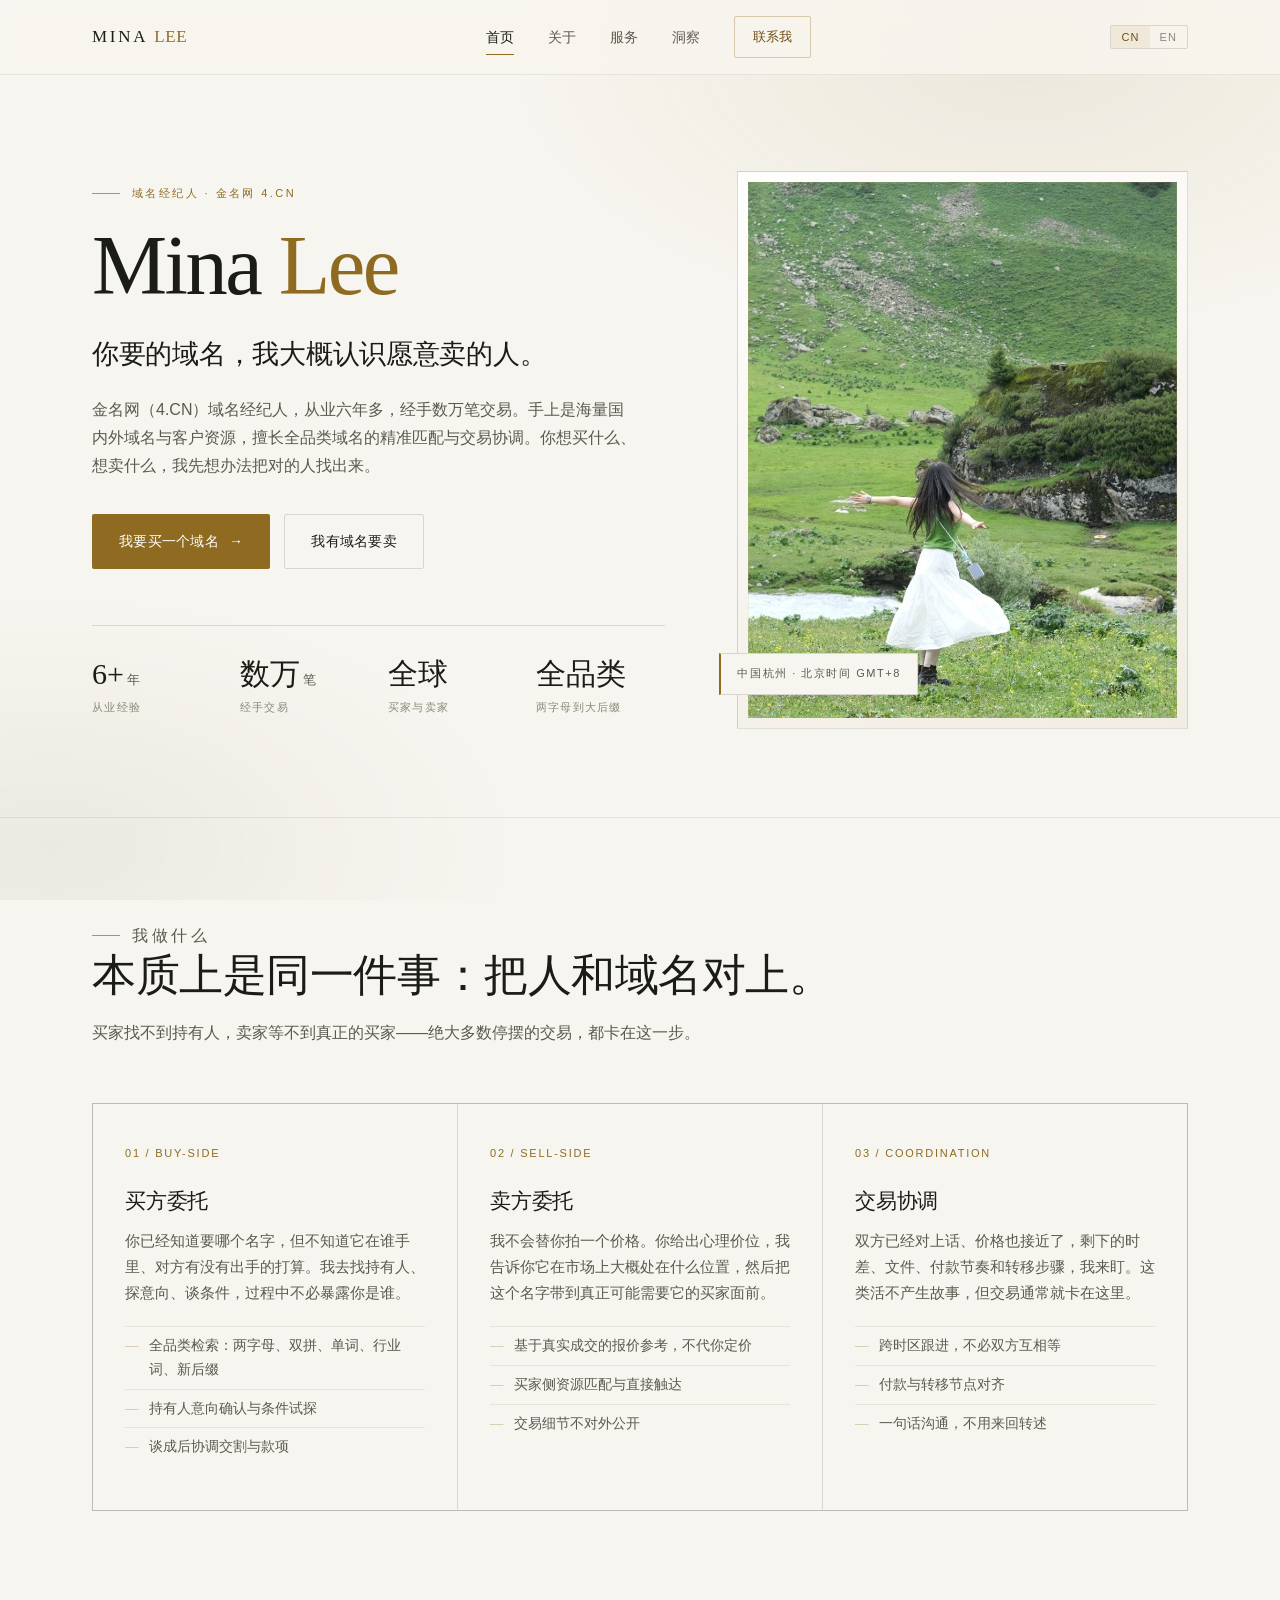
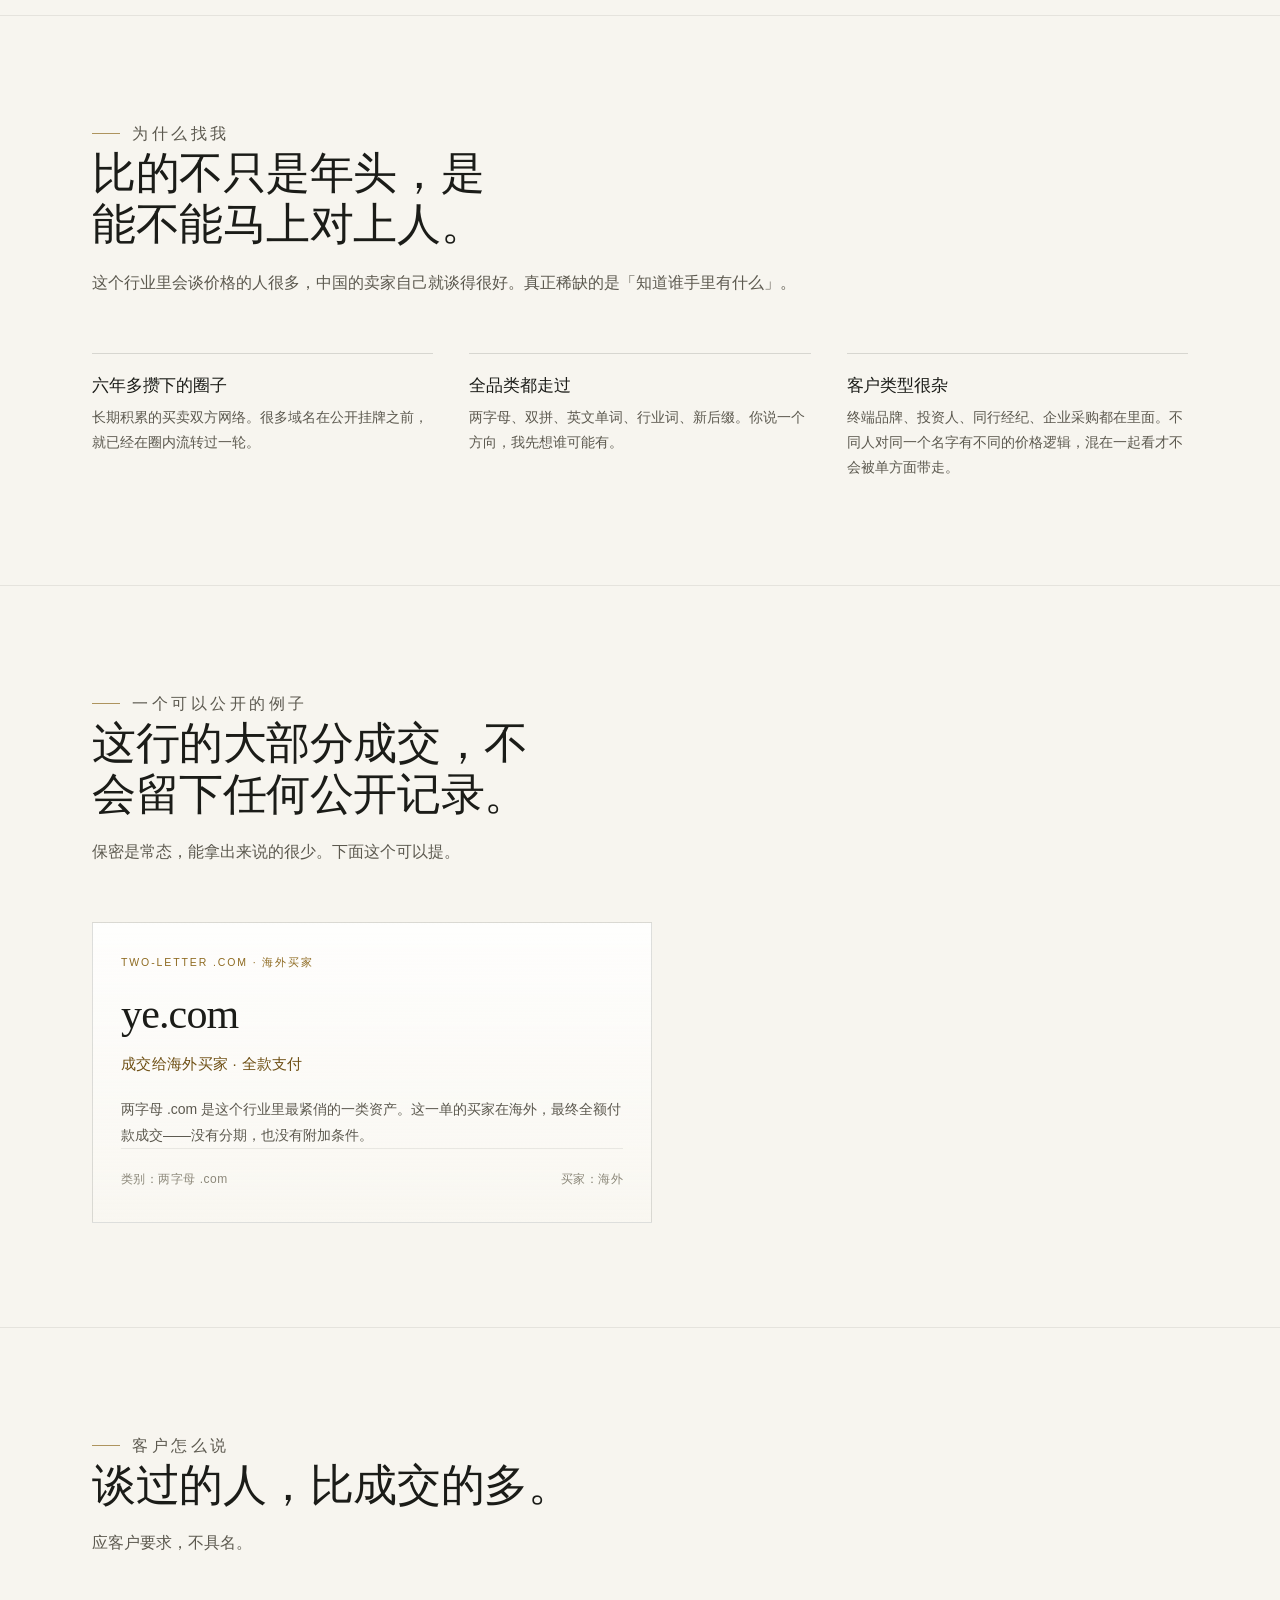
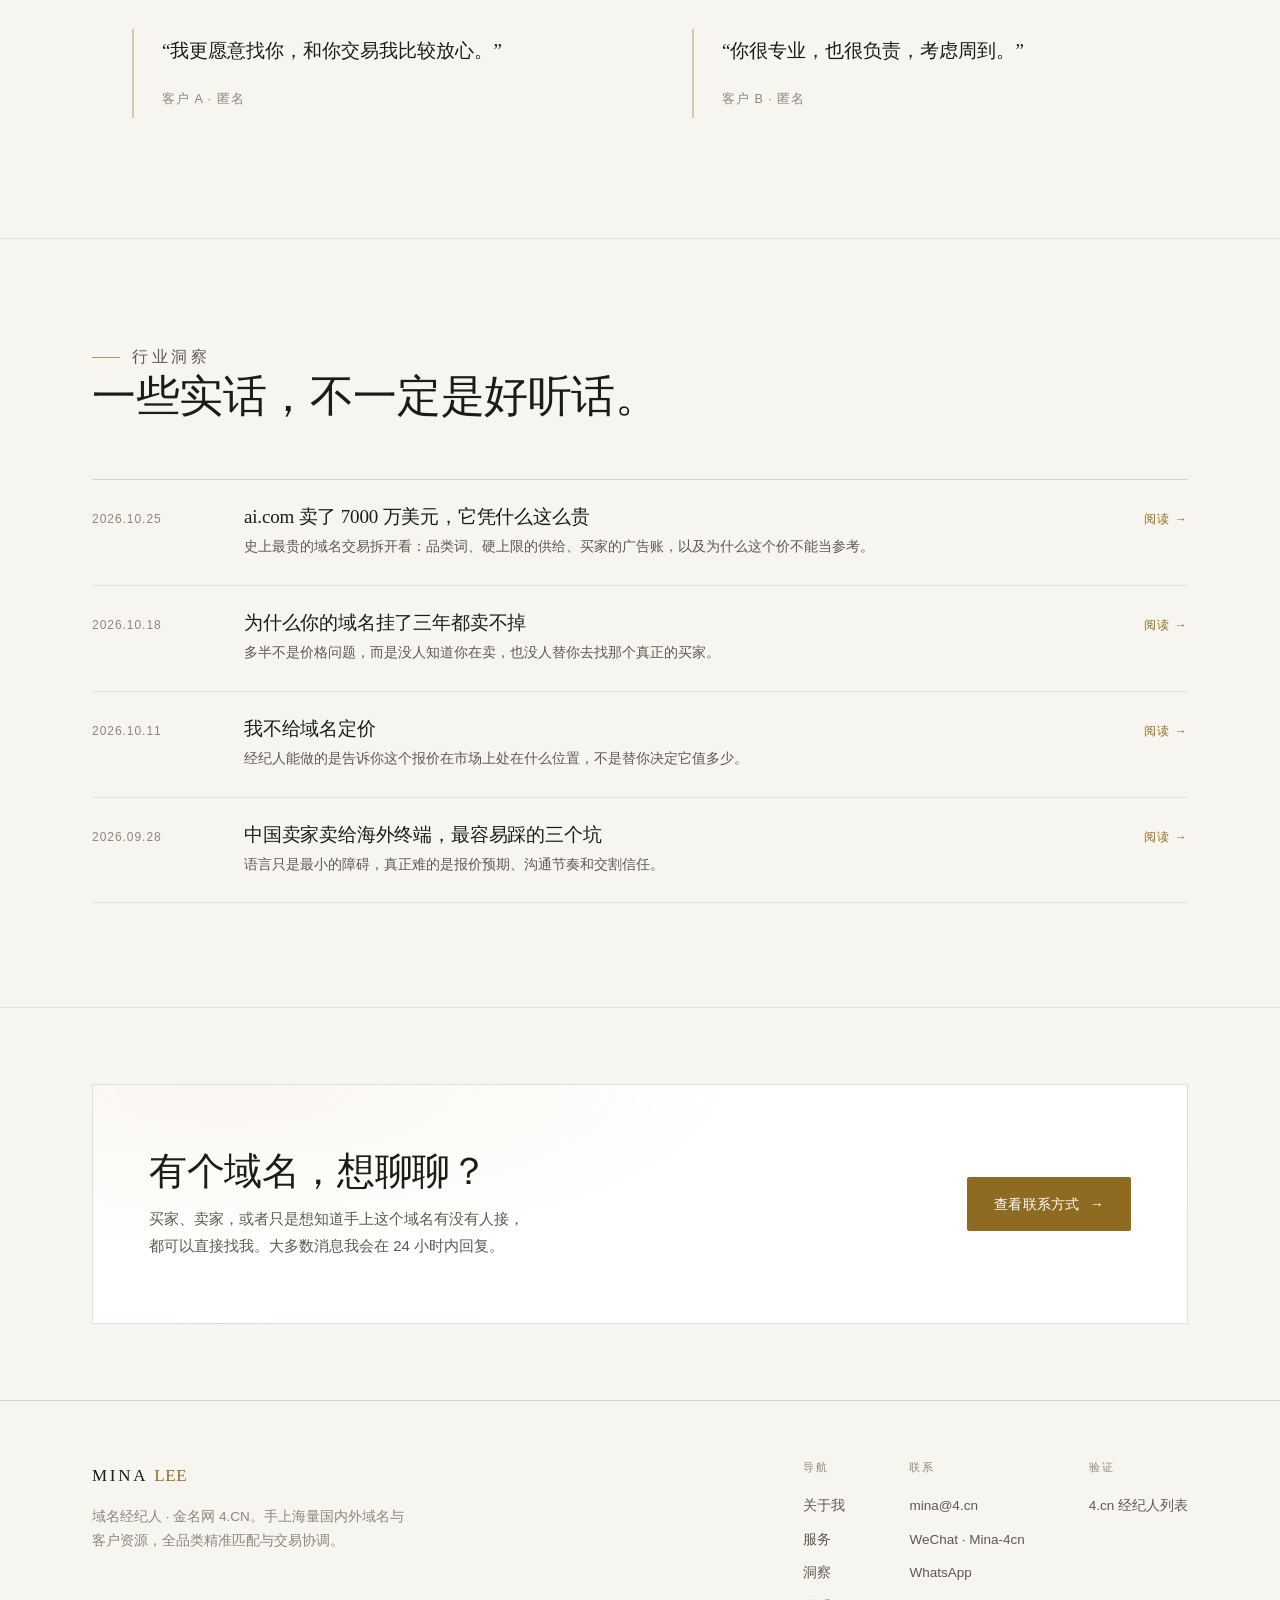
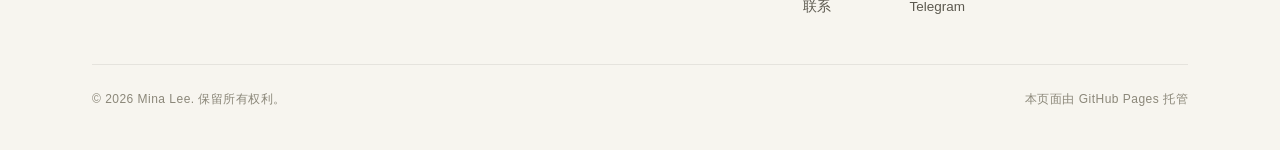
==== commit e3690daa: "Add ai.com $70M industry piece; render bilingual values as markup - posts/ai-com-70m.html: new indus" ====
--- a/index.html
+++ b/index.html
@@ -247,8 +247,19 @@
       </div>
 
       <div class="rows reveal">
+        <a class="row" href="posts/ai-com-70m.html">
+          <span class="date">2026.10.25</span>
+          <div>
+            <h3 data-zh="ai.com 卖了 7000 万美元，它凭什么这么贵" data-en="ai.com sold for $70 million. Why is it worth that?">ai.com 卖了 7000 万美元，它凭什么这么贵</h3>
+            <p data-zh="史上最贵的域名交易拆开看：品类词、硬上限的供给、买家的广告账，以及为什么这个价不能当参考。"
+               data-en="The priciest domain sale on record, taken apart: a category word, a hard supply ceiling, the buyer's media arithmetic — and why it isn't a benchmark.">史上最贵的域名交易拆开看：品类词、硬上限的供给、买家的广告账，以及为什么这个价不能当参考。</p>
+          </div>
+          <span class="go" data-zh="阅读 →" data-en="Read →">阅读 →</span>
+        </a>
+
+
         <a class="row" href="posts/why-a-broker.html">
-          <span class="date">2026.10</span>
+          <span class="date">2026.10.18</span>
           <div>
             <h3 data-zh="为什么你的域名挂了三年都卖不掉" data-en="Why your domain has sat unsold for three years">为什么你的域名挂了三年都卖不掉</h3>
             <p data-zh="多半不是价格问题，而是没人知道你在卖，也没人替你去找那个真正的买家。"
@@ -258,7 +269,7 @@
         </a>
 
         <a class="row" href="posts/valuation.html">
-          <span class="date">2026.09</span>
+          <span class="date">2026.10.11</span>
           <div>
             <h3 data-zh="我不给域名定价" data-en="I don't price domains">我不给域名定价</h3>
             <p data-zh="经纪人能做的是告诉你这个报价在市场上处在什么位置，不是替你决定它值多少。"
@@ -268,7 +279,7 @@
         </a>
 
         <a class="row" href="posts/welcome.html">
-          <span class="date">2026.10</span>
+          <span class="date">2026.09.28</span>
           <div>
             <h3 data-zh="中国卖家卖给海外终端，最容易踩的三个坑" data-en="Three traps when selling to overseas end-users">中国卖家卖给海外终端，最容易踩的三个坑</h3>
             <p data-zh="语言只是最小的障碍，真正难的是报价预期、沟通节奏和交割信任。"
--- a/assets/style.css
+++ b/assets/style.css
@@ -83,6 +83,9 @@
 }
 
 p { margin: 0 0 1.1em; text-wrap: pretty; }
+
+/* keep a quantity + unit together so CJK line-breaking never splits them */
+.nw { white-space: nowrap; }
 
 .eyebrow {
   font-family: var(--sans);
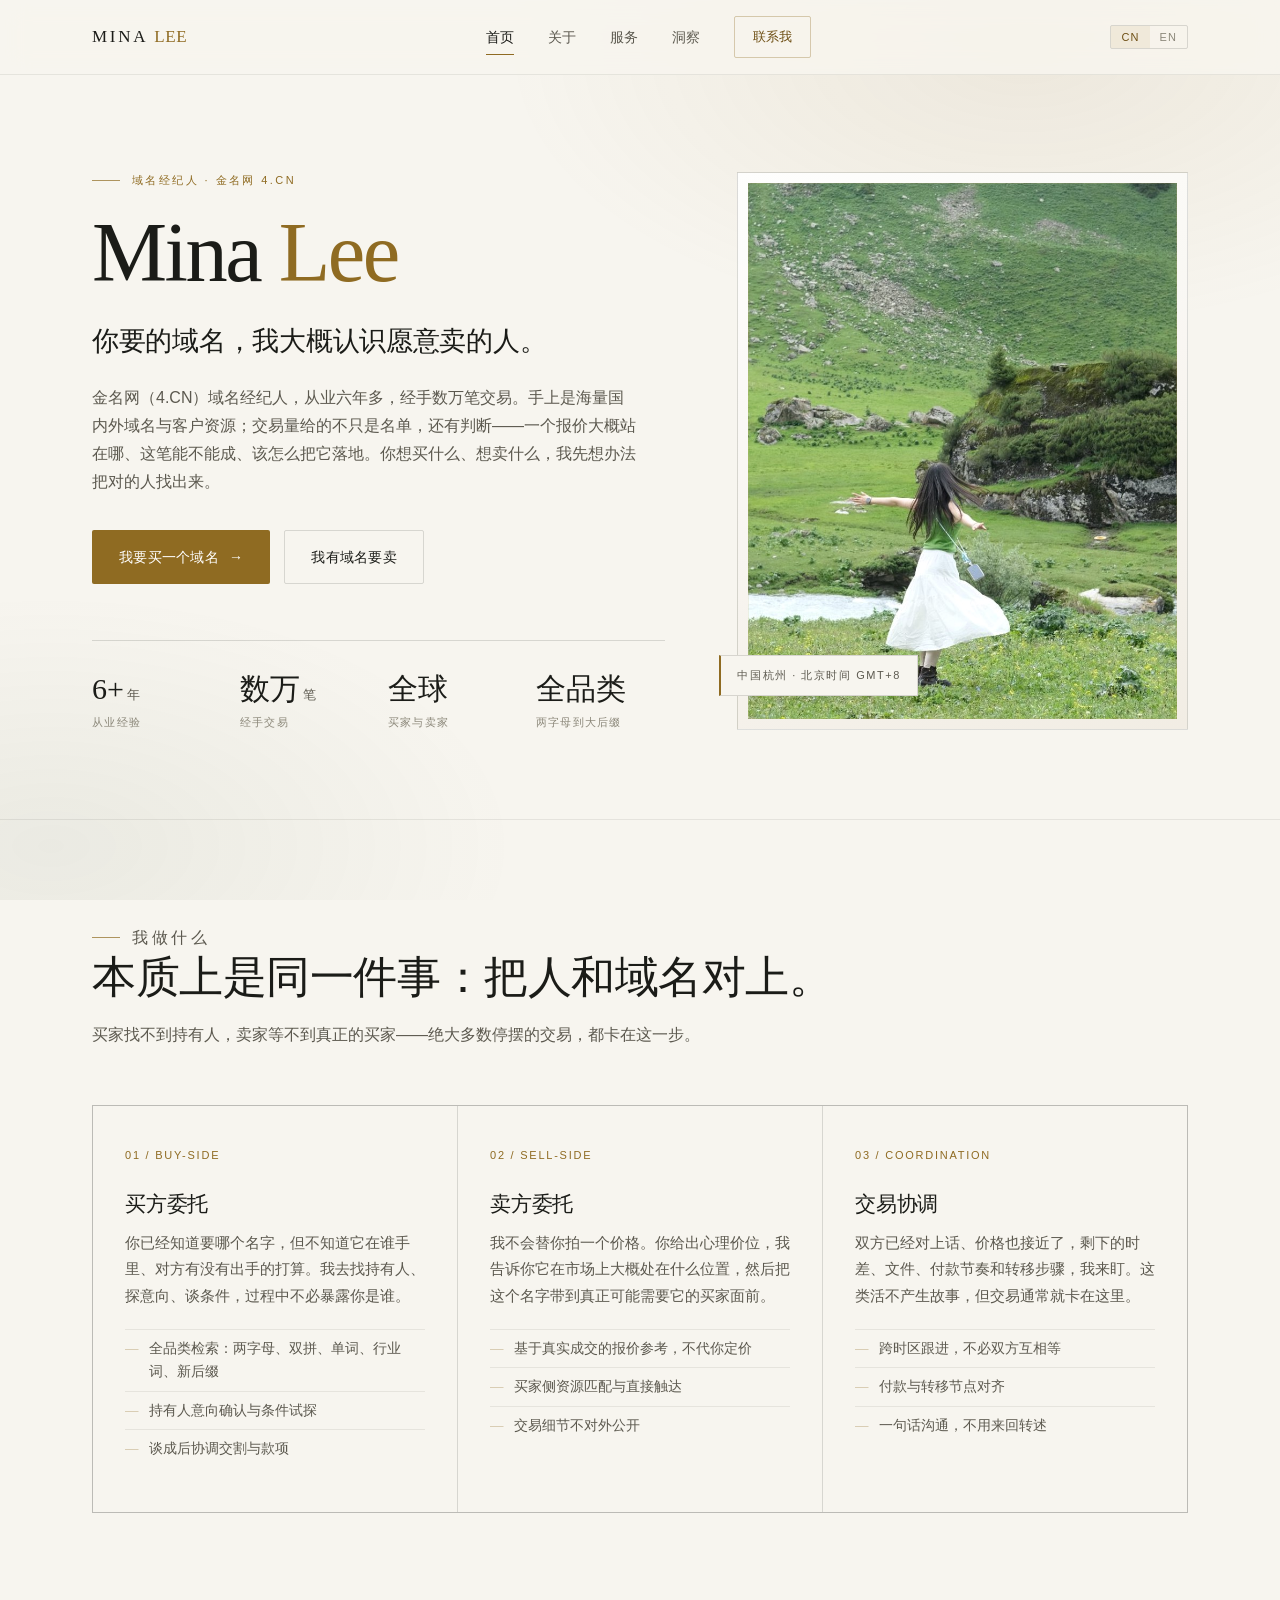
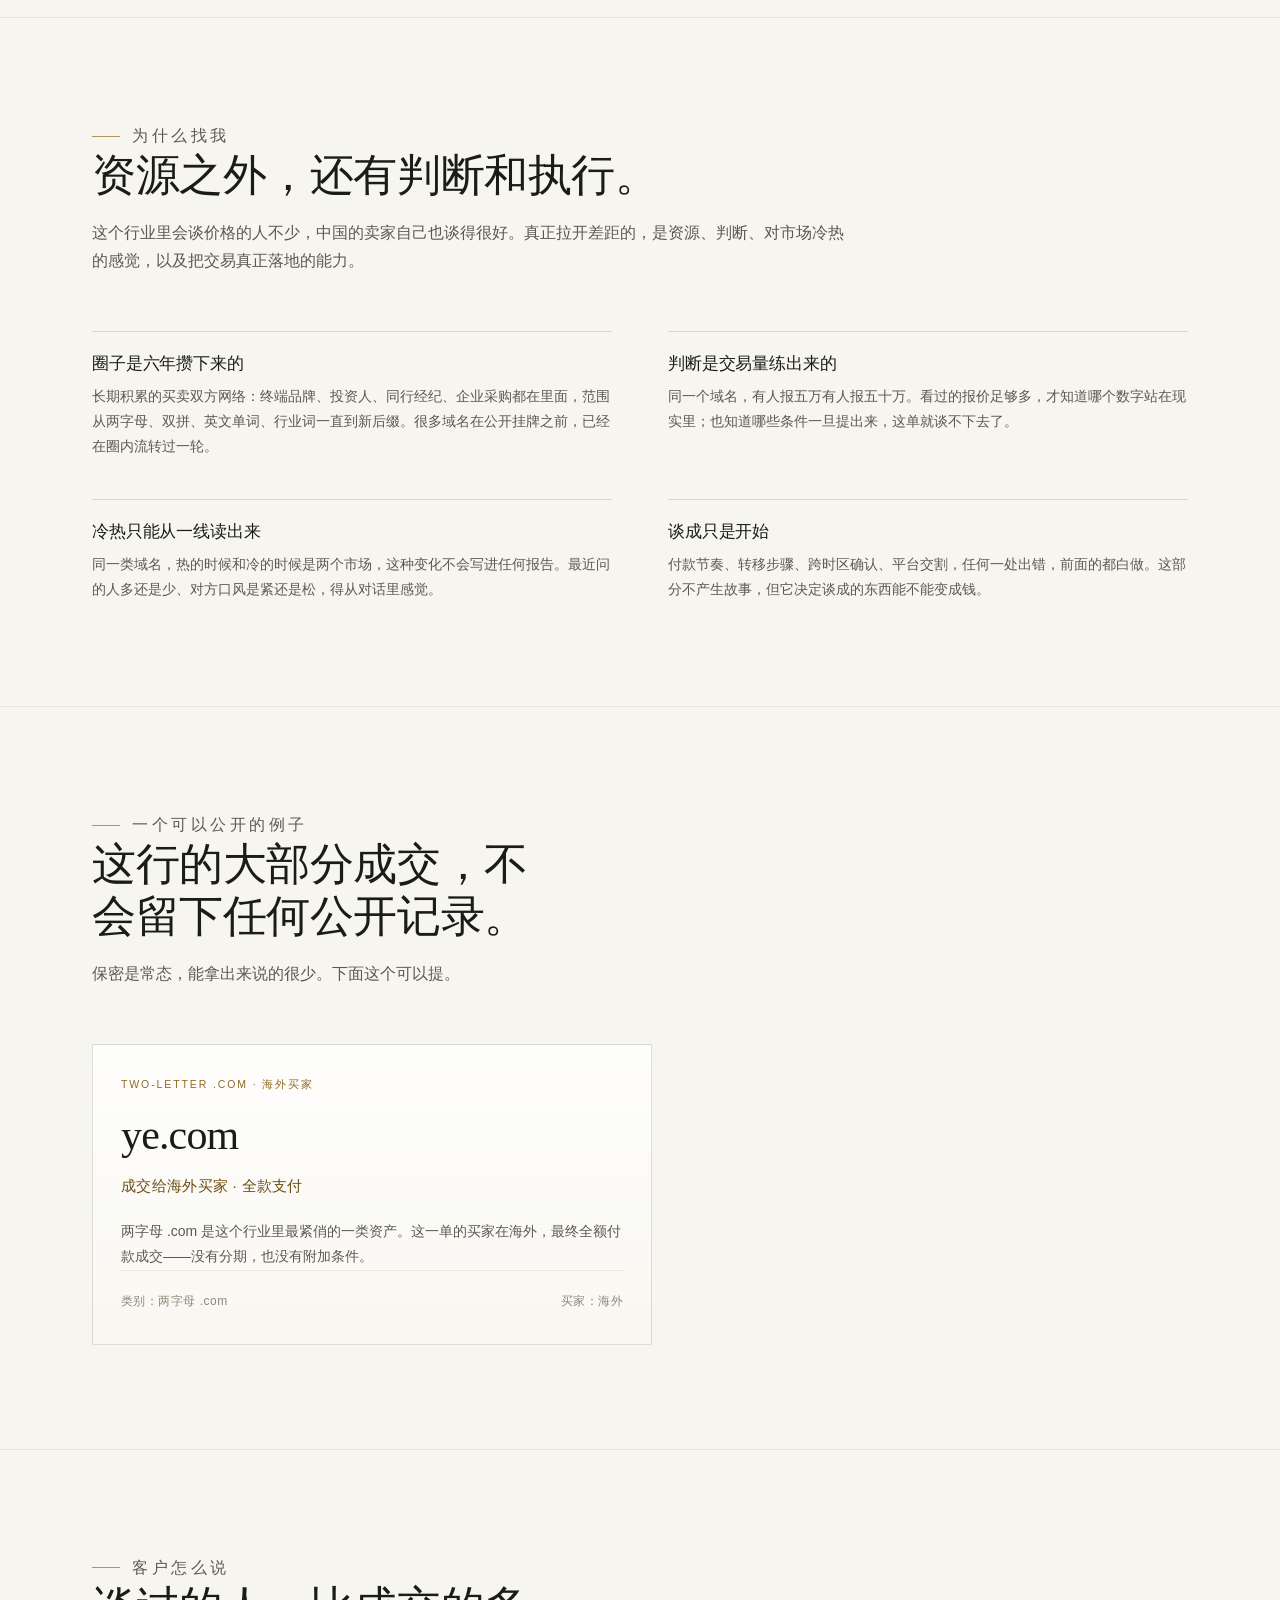
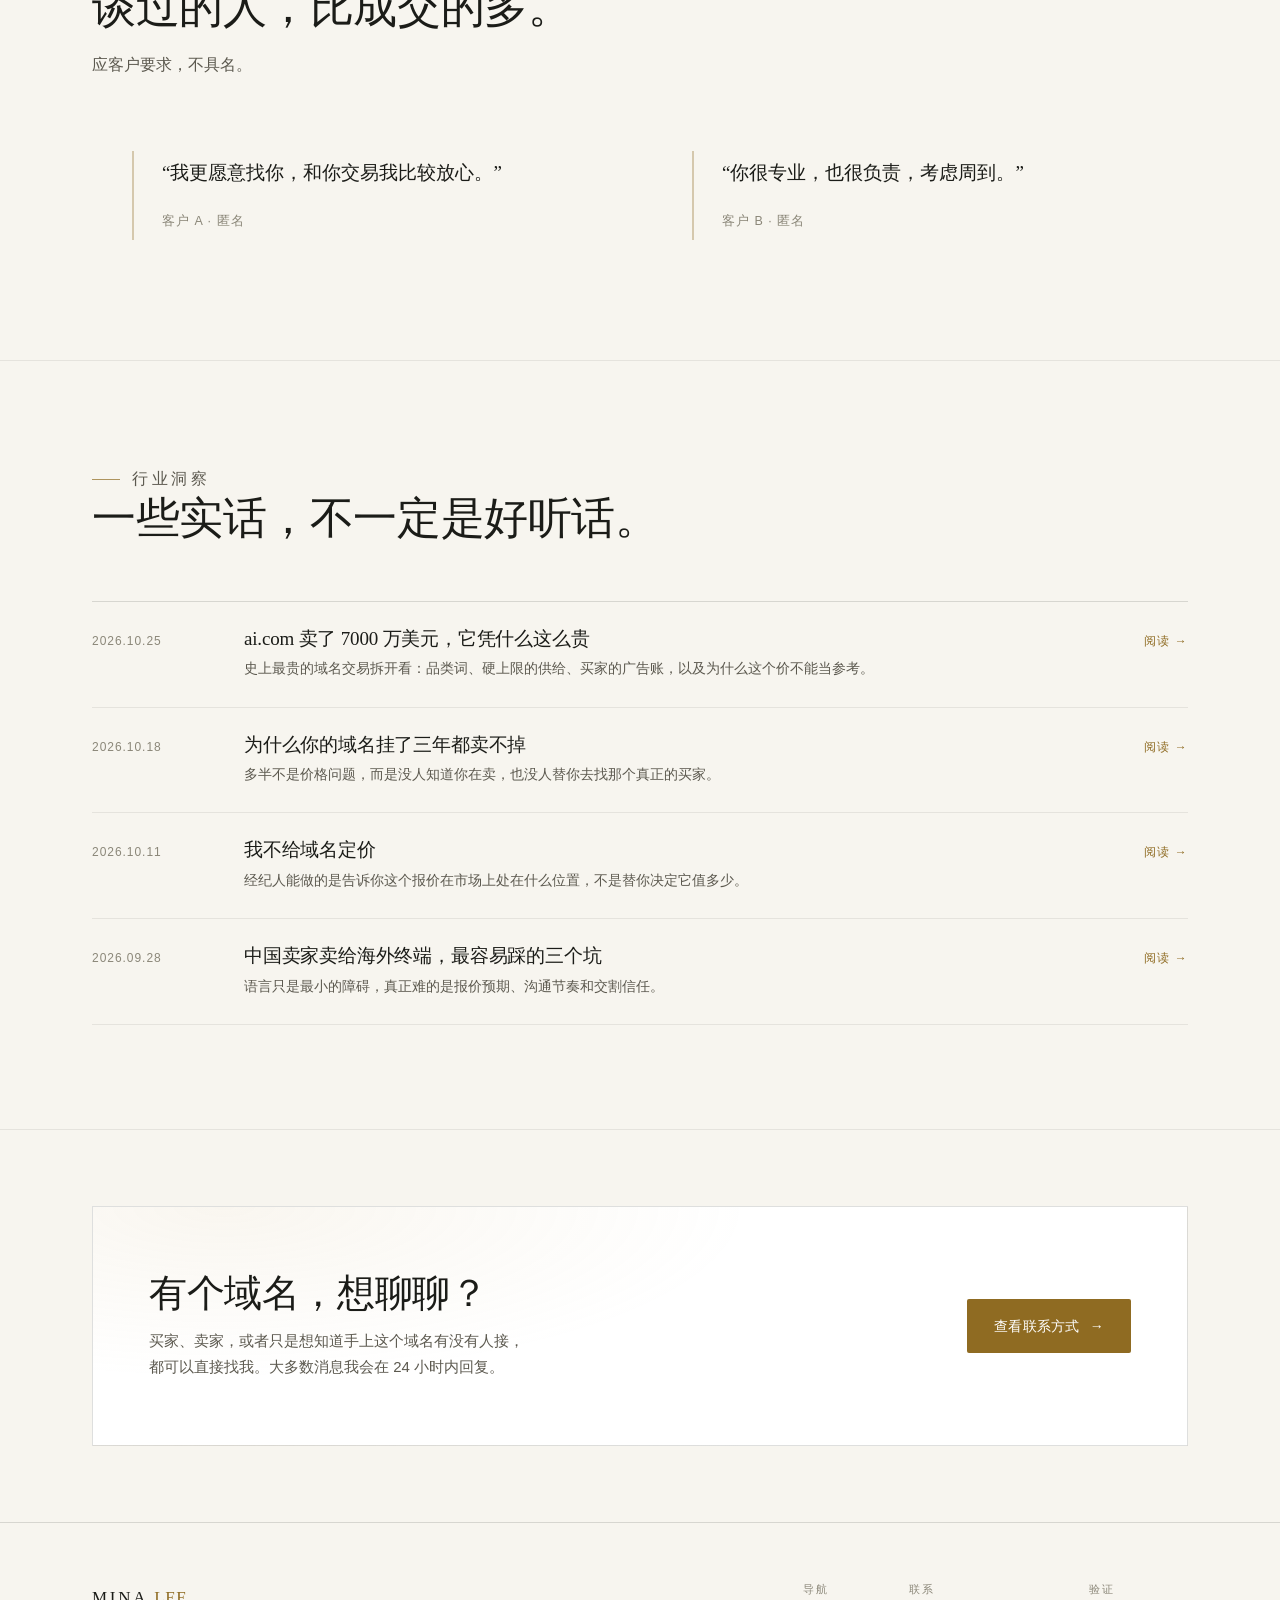
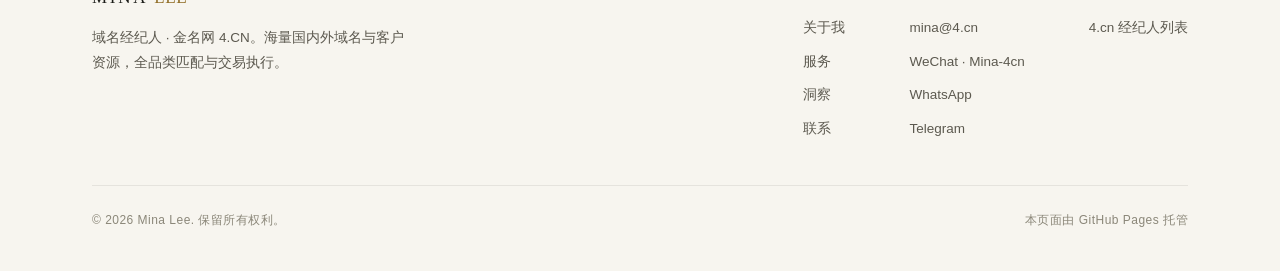
==== commit 01c32ecd: "Broaden the advantage beyond resources; fix unreadable body text Content: - about: the advantage sec" ====
--- a/index.html
+++ b/index.html
@@ -4,7 +4,7 @@
 <meta charset="UTF-8">
 <meta name="viewport" content="width=device-width, initial-scale=1">
 <title>Mina Lee — 域名经纪人 | 金名网 4.CN</title>
-<meta name="description" content="Mina Lee，金名网（4.cn）域名经纪人。从业六年多，经手数万笔交易，手上海量国内外域名与客户资源，擅长全品类域名的精准匹配与交易协调。">
+<meta name="description" content="Mina Lee，金名网（4.cn）域名经纪人。从业六年多，经手数万笔交易，海量国内外域名与客户资源，擅长全品类域名的匹配、议价与交易执行。">
 <meta name="theme-color" content="#F7F5EF">
 <meta property="og:title" content="Mina Lee — Domain Broker at 4.CN">
 <meta property="og:description" content="Six-plus years, tens of thousands of transactions. Deep domain and client resources in China and abroad.">
@@ -61,8 +61,8 @@
               data-en="Chances are I know who owns the name you want — and whether they'd sell.">你要的域名，我大概认识愿意卖的人。</h2>
 
           <p class="hero-copy"
-             data-zh="金名网（4.CN）域名经纪人，从业六年多，经手数万笔交易。手上是海量国内外域名与客户资源，擅长全品类域名的精准匹配与交易协调。你想买什么、想卖什么，我先想办法把对的人找出来。"
-             data-en="Domain broker at 4.CN. Six-plus years, tens of thousands of transactions handled. I work from a deep pool of domains and clients in China and abroad, matching names to the people who actually want them.">金名网（4.CN）域名经纪人，从业六年多，经手数万笔交易。手上是海量国内外域名与客户资源，擅长全品类域名的精准匹配与交易协调。你想买什么、想卖什么，我先想办法把对的人找出来。</p>
+             data-zh="金名网（4.CN）域名经纪人，从业六年多，经手数万笔交易。手上是海量国内外域名与客户资源；交易量给的不只是名单，还有判断——一个报价大概站在哪、这笔能不能成、该怎么把它落地。你想买什么、想卖什么，我先想办法把对的人找出来。"
+             data-en="Domain broker at 4.CN. Six-plus years, tens of thousands of transactions handled. I work from a deep pool of domains and clients in China and abroad — and from what that volume teaches: roughly where a number belongs, whether a deal can happen, and how to land it. Tell me what you want to buy or sell and I start by finding the right person.">金名网（4.CN）域名经纪人，从业六年多，经手数万笔交易。手上是海量国内外域名与客户资源；交易量给的不只是名单，还有判断——一个报价大概站在哪、这笔能不能成、该怎么把它落地。你想买什么、想卖什么，我先想办法把对的人找出来。</p>
 
           <div class="actions">
             <a class="btn btn-primary" href="contact.html">
@@ -160,27 +160,32 @@
     <div class="wrap">
       <div class="section-head reveal">
         <p class="eyebrow" data-zh="为什么找我" data-en="Why me">为什么找我</p>
-        <h2 data-zh="比的不只是年头，是能不能马上对上人。"
-            data-en="It isn't just years in the business. It's how fast I can reach the right person.">比的不只是年头，是能不能马上对上人。</h2>
-        <p data-zh="这个行业里会谈价格的人很多，中国的卖家自己就谈得很好。真正稀缺的是「知道谁手里有什么」。"
-           data-en="Plenty of people can haggle; Chinese sellers negotiate well on their own. What's rare is knowing who holds what.">这个行业里会谈价格的人很多，中国的卖家自己就谈得很好。真正稀缺的是「知道谁手里有什么」。</p>
-      </div>
-
-      <div class="talks reveal">
+        <h2 data-zh="资源之外，还有判断和执行。"
+            data-en="Beyond resources: judgement, and execution.">资源之外，还有判断和执行。</h2>
+        <p data-zh="这个行业里会谈价格的人不少，中国的卖家自己也谈得很好。真正拉开差距的，是资源、判断、对市场冷热的感觉，以及把交易真正落地的能力。"
+           data-en="Plenty of people can haggle; Chinese sellers negotiate well on their own. What separates brokers is resources, judgement, a read on how hot the market runs, and the ability to actually land a deal.">这个行业里会谈价格的人不少，中国的卖家自己也谈得很好。真正拉开差距的，是资源、判断、对市场冷热的感觉，以及把交易真正落地的能力。</p>
+      </div>
+
+      <div class="talks two reveal">
         <div class="talk">
-          <h3 data-zh="六年多攒下的圈子" data-en="Six years of contacts">六年多攒下的圈子</h3>
-          <p data-zh="长期积累的买卖双方网络。很多域名在公开挂牌之前，就已经在圈内流转过一轮。"
-             data-en="A network built over years on both sides. Many names change hands inside the circle long before they ever get listed.">长期积累的买卖双方网络。很多域名在公开挂牌之前，就已经在圈内流转过一轮。</p>
+          <h3 data-zh="圈子是六年攒下来的" data-en="A network built over six years">圈子是六年攒下来的</h3>
+          <p data-zh="长期积累的买卖双方网络：终端品牌、投资人、同行经纪、企业采购都在里面，范围从两字母、双拼、英文单词、行业词一直到新后缀。很多域名在公开挂牌之前，已经在圈内流转过一轮。"
+             data-en="A network built over years on both sides — end-user brands, investors, fellow brokers, corporate buyers — spanning two-letter .coms, pinyin, dictionary words, industry terms and new gTLDs. Many names change hands inside the circle long before they are ever listed.">长期积累的买卖双方网络：终端品牌、投资人、同行经纪、企业采购都在里面，范围从两字母、双拼、英文单词、行业词一直到新后缀。很多域名在公开挂牌之前，已经在圈内流转过一轮。</p>
         </div>
         <div class="talk">
-          <h3 data-zh="全品类都走过" data-en="Every category">全品类都走过</h3>
-          <p data-zh="两字母、双拼、英文单词、行业词、新后缀。你说一个方向，我先想谁可能有。"
-             data-en="Two-letter, pinyin, dictionary words, industry terms, new gTLDs. You name a direction — I start with who might hold it.">两字母、双拼、英文单词、行业词、新后缀。你说一个方向，我先想谁可能有。</p>
+          <h3 data-zh="判断是交易量练出来的" data-en="Judgement comes from volume">判断是交易量练出来的</h3>
+          <p data-zh="同一个域名，有人报五万有人报五十万。看过的报价足够多，才知道哪个数字站在现实里；也知道哪些条件一旦提出来，这单就谈不下去了。"
+             data-en="The same name draws a 50,000 quote from one person and 500,000 from another. Only after seeing enough prices do you know which number rests on anything real — and which terms end a conversation the moment they are raised.">同一个域名，有人报五万有人报五十万。看过的报价足够多，才知道哪个数字站在现实里；也知道哪些条件一旦提出来，这单就谈不下去了。</p>
         </div>
         <div class="talk">
-          <h3 data-zh="客户类型很杂" data-en="Very mixed client base">客户类型很杂</h3>
-          <p data-zh="终端品牌、投资人、同行经纪、企业采购都在里面。不同人对同一个名字有不同的价格逻辑，混在一起看才不会被单方面带走。"
-             data-en="End-user brands, investors, fellow brokers, corporate buyers. Each values the same name differently — seeing all of them is what keeps one side from setting the price.">终端品牌、投资人、同行经纪、企业采购都在里面。不同人对同一个名字有不同的价格逻辑，混在一起看才不会被单方面带走。</p>
+          <h3 data-zh="冷热只能从一线读出来" data-en="Heat is only felt up close">冷热只能从一线读出来</h3>
+          <p data-zh="同一类域名，热的时候和冷的时候是两个市场，这种变化不会写进任何报告。最近问的人多还是少、对方口风是紧还是松，得从对话里感觉。"
+             data-en="The same category is two different markets when it is hot and when it is cold, and that shift never shows up in any report. Whether more people are asking this month, whether the tone has tightened — it has to be read from conversations.">同一类域名，热的时候和冷的时候是两个市场，这种变化不会写进任何报告。最近问的人多还是少、对方口风是紧还是松，得从对话里感觉。</p>
+        </div>
+        <div class="talk">
+          <h3 data-zh="谈成只是开始" data-en="Closing is only the start">谈成只是开始</h3>
+          <p data-zh="付款节奏、转移步骤、跨时区确认、平台交割，任何一处出错，前面的都白做。这部分不产生故事，但它决定谈成的东西能不能变成钱。"
+             data-en="Payment sequence, transfer steps, cross-time-zone confirmation, escrow handover — one mistake anywhere and the earlier work is wasted. It produces no story, but it decides whether a deal becomes money.">付款节奏、转移步骤、跨时区确认、平台交割，任何一处出错，前面的都白做。这部分不产生故事，但它决定谈成的东西能不能变成钱。</p>
         </div>
       </div>
     </div>
@@ -315,8 +320,8 @@
     <div class="foot-grid">
       <div class="foot-brand">
         <a class="brand" href="index.html">MINA<span>LEE</span></a>
-        <p data-zh="域名经纪人 · 金名网 4.CN。手上海量国内外域名与客户资源，全品类精准匹配与交易协调。"
-           data-en="Domain broker at 4.CN. Deep domain and client resources in China and abroad; matching and coordination across every category.">域名经纪人 · 金名网 4.CN。手上海量国内外域名与客户资源，全品类精准匹配与交易协调。</p>
+        <p data-zh="域名经纪人 · 金名网 4.CN。海量国内外域名与客户资源，全品类匹配与交易执行。"
+           data-en="Domain broker at 4.CN. Deep domain and client resources in China and abroad — matching, negotiation and execution across every category.">域名经纪人 · 金名网 4.CN。海量国内外域名与客户资源，全品类匹配与交易执行。</p>
       </div>
       <div class="foot-links">
         <div class="foot-col">
--- a/assets/style.css
+++ b/assets/style.css
@@ -87,6 +87,43 @@
 /* keep a quantity + unit together so CJK line-breaking never splits them */
 .nw { white-space: nowrap; }
 
+/* ---------- article sources ---------- */
+
+.sources {
+  margin: 48px 0 8px;
+  padding-top: 24px;
+  border-top: 1px solid var(--line-soft);
+}
+
+.sources h4 {
+  font-family: var(--sans);
+  font-size: 11px;
+  font-weight: 400;
+  letter-spacing: 0.22em;
+  text-transform: uppercase;
+  color: var(--muted-2);
+  margin: 0 0 16px;
+}
+
+.sources ul {
+  margin: 0 0 14px;
+  padding-left: 16px;
+}
+
+.sources li {
+  font-size: 13px;
+  line-height: 1.8;
+  color: var(--muted);
+  margin-bottom: 6px;
+}
+
+.sources .src-note {
+  font-size: 12px;
+  line-height: 1.7;
+  color: var(--muted-2);
+  margin: 0;
+}
+
 .eyebrow {
   font-family: var(--sans);
   font-size: 11px;
@@ -613,6 +650,8 @@
   gap: 36px;
 }
 
+.talks.two { grid-template-columns: repeat(2, 1fr); gap: 40px 56px; }
+
 .talk {
   border-top: 1px solid var(--line);
   padding-top: 22px;
@@ -900,7 +939,38 @@
 
 .prose h2:first-child { margin-top: 0; }
 
-.prose p { color: #C4C0B7; font-size: 16px; line-height: 1.9; }
+.prose p { color: var(--body); font-size: 16px; line-height: 1.9; }
+
+.prose ul {
+  list-style: none;
+  margin: 0 0 1.1em;
+  padding: 0;
+}
+
+.prose ul li {
+  position: relative;
+  padding-left: 20px;
+  margin-bottom: 12px;
+  font-size: 16px;
+  line-height: 1.85;
+  color: var(--body);
+  text-wrap: pretty;
+}
+
+.prose ul li::before {
+  content: "";
+  position: absolute;
+  left: 2px;
+  top: 0.72em;
+  width: 5px;
+  height: 1px;
+  background: var(--gold-dim);
+}
+
+.prose ul li strong {
+  font-weight: 500;
+  color: var(--text);
+}
 
 .pull {
   font-family: var(--serif);
@@ -982,7 +1052,7 @@
 
 .foot-brand p {
   font-size: 13.5px;
-  color: var(--muted-2);
+  color: var(--muted);
   line-height: 1.8;
   margin: 0;
 }
@@ -1092,4 +1162,5 @@
   .foot-links { gap: 40px; }
   .steps { grid-template-columns: 1fr; }
   .talks { grid-template-columns: 1fr; gap: 28px; }
-}
+  .talks.two { grid-template-columns: 1fr; gap: 28px; }
+}
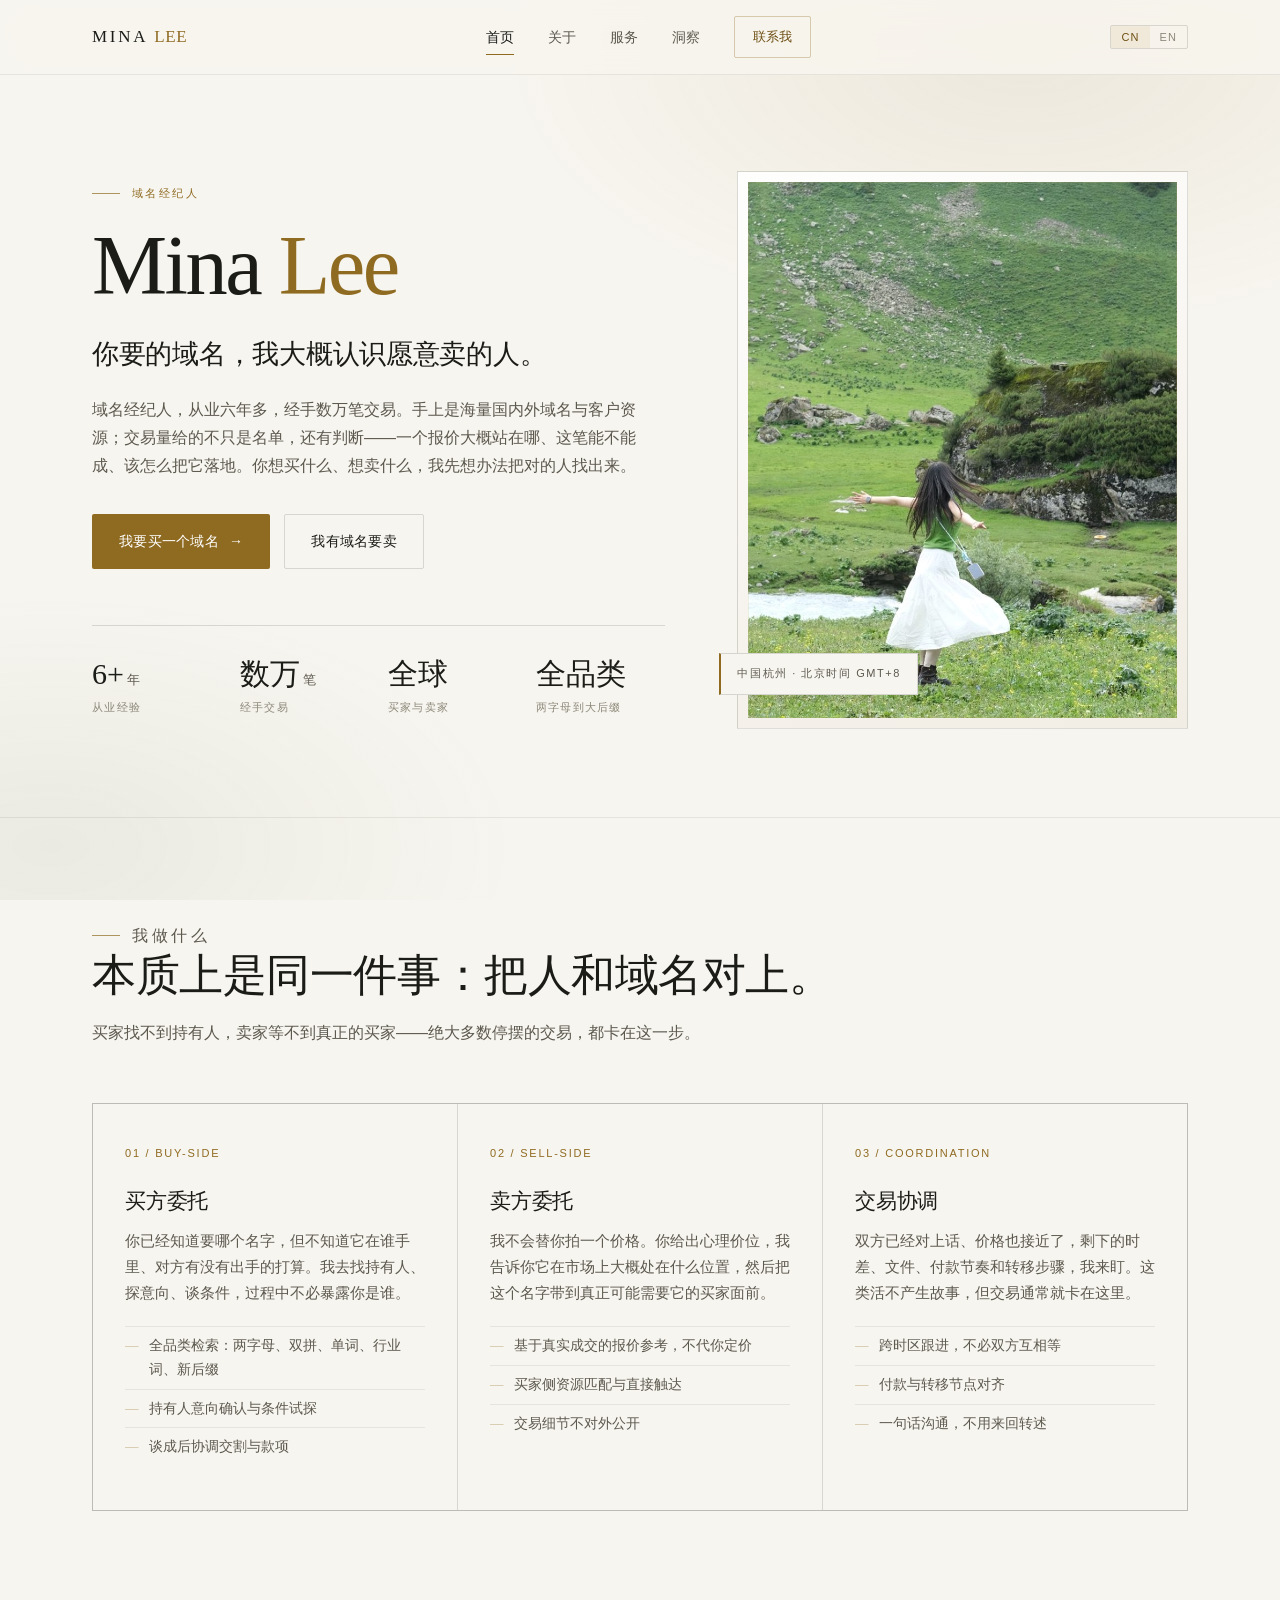
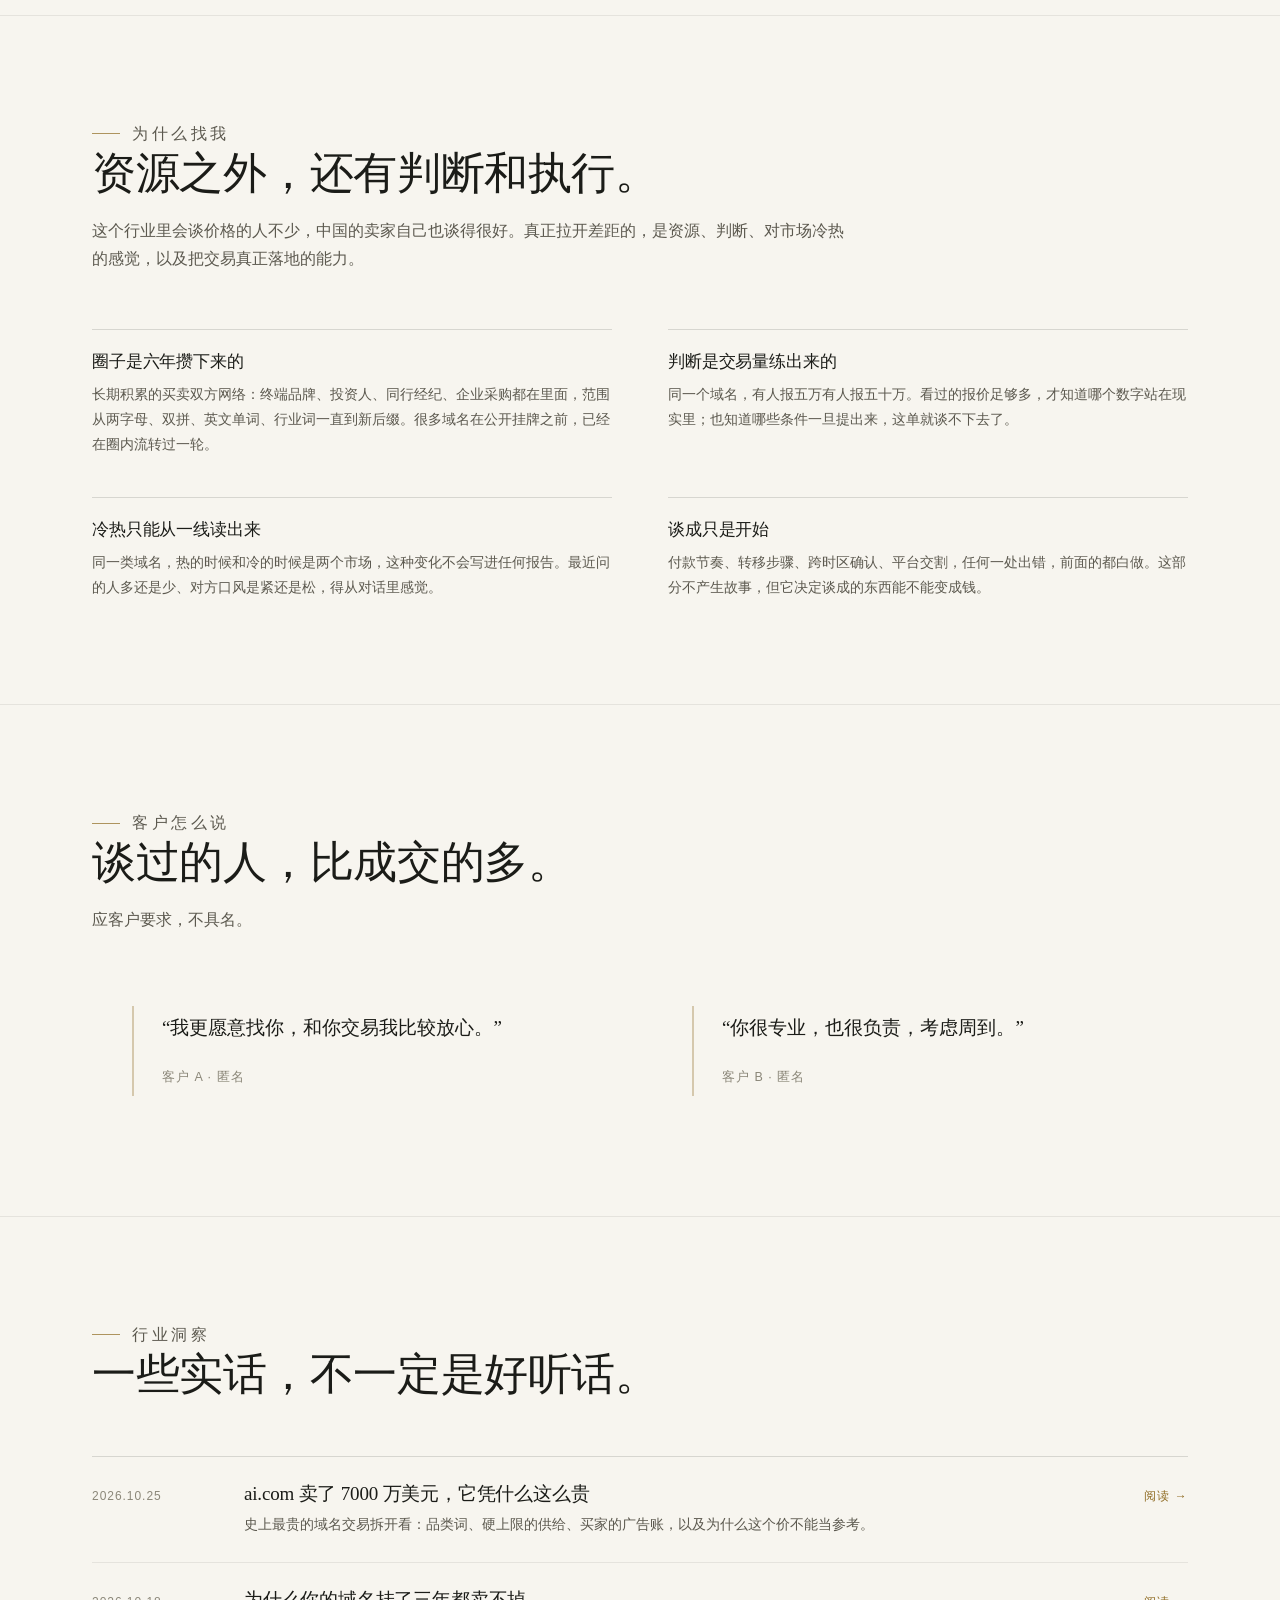
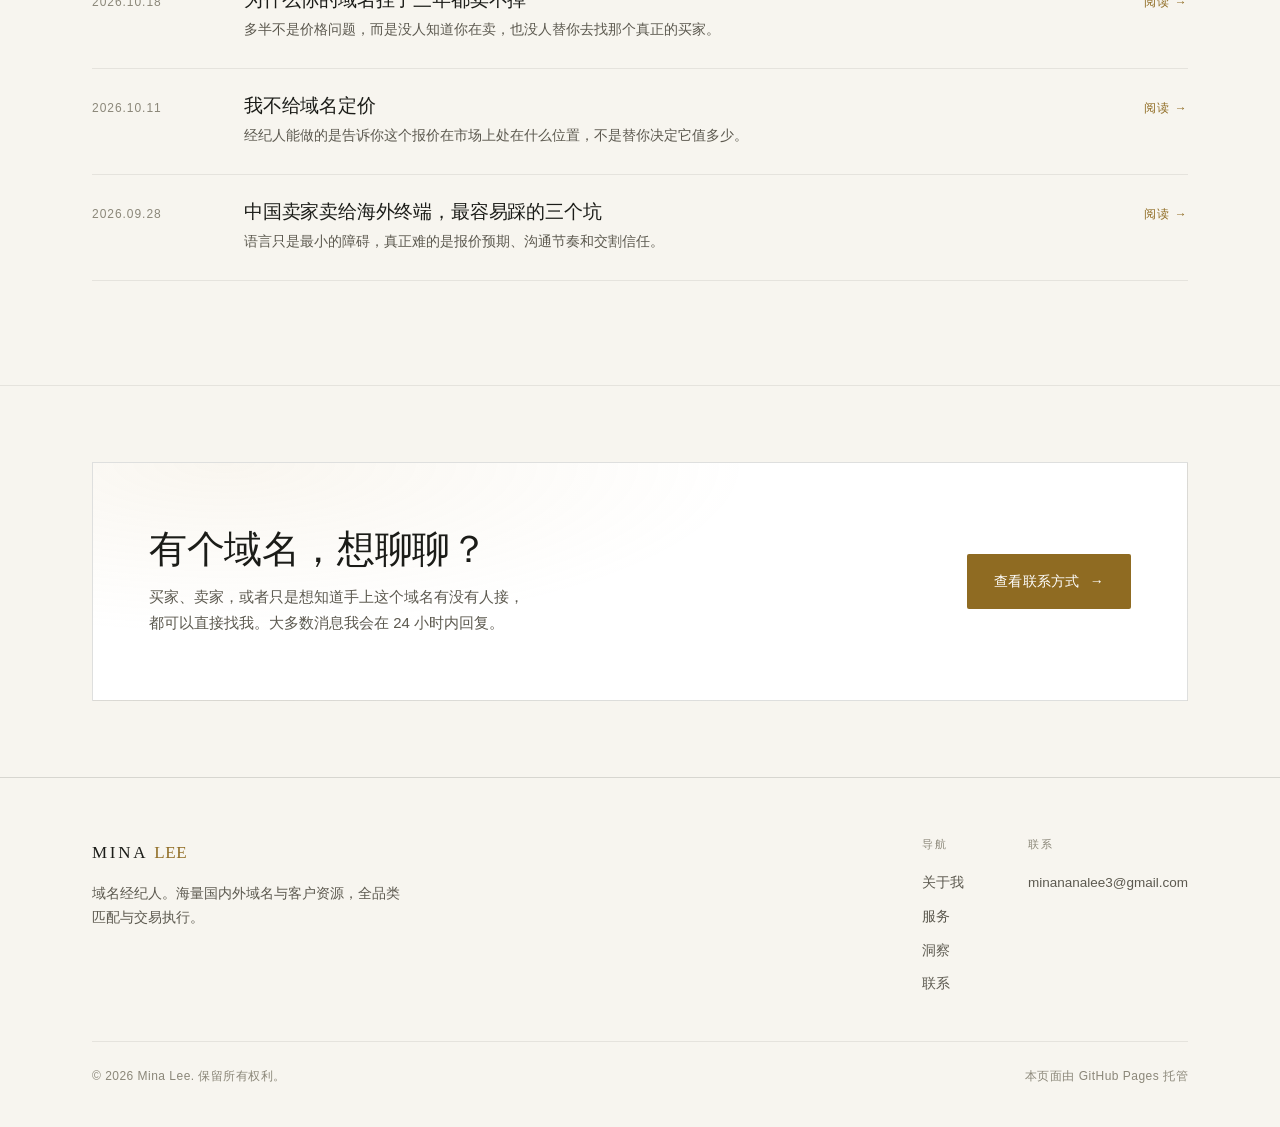
==== commit 7dc9ab3f: "Remove firm references, fee details, the case card and all but one channel Content removals: - every" ====
--- a/index.html
+++ b/index.html
@@ -3,10 +3,10 @@
 <head>
 <meta charset="UTF-8">
 <meta name="viewport" content="width=device-width, initial-scale=1">
-<title>Mina Lee — 域名经纪人 | 金名网 4.CN</title>
-<meta name="description" content="Mina Lee，金名网（4.cn）域名经纪人。从业六年多，经手数万笔交易，海量国内外域名与客户资源，擅长全品类域名的匹配、议价与交易执行。">
+<title>Mina Lee — 域名经纪人</title>
+<meta name="description" content="Mina Lee，域名经纪人。从业六年多，经手数万笔交易，海量国内外域名与客户资源，擅长全品类域名的匹配、议价与交易执行。">
 <meta name="theme-color" content="#F7F5EF">
-<meta property="og:title" content="Mina Lee — Domain Broker at 4.CN">
+<meta property="og:title" content="Mina Lee — Domain Broker">
 <meta property="og:description" content="Six-plus years, tens of thousands of transactions. Deep domain and client resources in China and abroad.">
 <link rel="canonical" href="https://minalee3.com/">
 <meta property="og:url" content="https://minalee3.com/">
@@ -15,7 +15,7 @@
 <meta property="og:image" content="https://minalee3.com/assets/og-cover.jpg">
 <meta property="og:image:width" content="1200">
 <meta property="og:image:height" content="630">
-<meta property="og:image:alt" content="Mina Lee — Domain Broker at 4.CN">
+<meta property="og:image:alt" content="Mina Lee — Domain Broker">
 <meta property="og:locale" content="zh_CN">
 <meta property="og:locale:alternate" content="en_US">
 <meta name="twitter:card" content="summary_large_image">
@@ -23,7 +23,7 @@
 <link rel="icon" href="assets/favicon.svg" type="image/svg+xml">
 <link rel="stylesheet" href="assets/style.css">
 </head>
-<body data-title-zh="Mina Lee — 域名经纪人 | 金名网 4.CN" data-title-en="Mina Lee — Domain Broker | 4.CN">
+<body data-title-zh="Mina Lee — 域名经纪人" data-title-en="Mina Lee — Domain Broker">
 
 <header class="site-header">
   <div class="wrap header-inner">
@@ -52,7 +52,7 @@
     <div class="wrap">
       <div class="hero-grid">
         <div>
-          <p class="eyebrow" data-zh="域名经纪人 · 金名网 4.CN" data-en="Domain Broker · 4.CN">域名经纪人 · 金名网 4.CN</p>
+          <p class="eyebrow" data-zh="域名经纪人" data-en="Domain Broker">域名经纪人</p>
 
           <h1>Mina <em>Lee</em></h1>
 
@@ -61,8 +61,8 @@
               data-en="Chances are I know who owns the name you want — and whether they'd sell.">你要的域名，我大概认识愿意卖的人。</h2>
 
           <p class="hero-copy"
-             data-zh="金名网（4.CN）域名经纪人，从业六年多，经手数万笔交易。手上是海量国内外域名与客户资源；交易量给的不只是名单，还有判断——一个报价大概站在哪、这笔能不能成、该怎么把它落地。你想买什么、想卖什么，我先想办法把对的人找出来。"
-             data-en="Domain broker at 4.CN. Six-plus years, tens of thousands of transactions handled. I work from a deep pool of domains and clients in China and abroad — and from what that volume teaches: roughly where a number belongs, whether a deal can happen, and how to land it. Tell me what you want to buy or sell and I start by finding the right person.">金名网（4.CN）域名经纪人，从业六年多，经手数万笔交易。手上是海量国内外域名与客户资源；交易量给的不只是名单，还有判断——一个报价大概站在哪、这笔能不能成、该怎么把它落地。你想买什么、想卖什么，我先想办法把对的人找出来。</p>
+             data-zh="域名经纪人，从业六年多，经手数万笔交易。手上是海量国内外域名与客户资源；交易量给的不只是名单，还有判断——一个报价大概站在哪、这笔能不能成、该怎么把它落地。你想买什么、想卖什么，我先想办法把对的人找出来。"
+             data-en="Domain broker. Six-plus years, tens of thousands of transactions handled. I work from a deep pool of domains and clients in China and abroad — and from what that volume teaches: roughly where a number belongs, whether a deal can happen, and how to land it. Tell me what you want to buy or sell and I start by finding the right person.">域名经纪人，从业六年多，经手数万笔交易。手上是海量国内外域名与客户资源；交易量给的不只是名单，还有判断——一个报价大概站在哪、这笔能不能成、该怎么把它落地。你想买什么、想卖什么，我先想办法把对的人找出来。</p>
 
           <div class="actions">
             <a class="btn btn-primary" href="contact.html">
@@ -96,7 +96,7 @@
 
         <div class="portrait">
           <div class="portrait-frame">
-            <img src="assets/portrait.jpg" alt="Mina Lee, domain broker at 4.CN" width="800" height="1000">
+            <img src="assets/portrait.jpg" alt="Mina Lee, domain broker" width="800" height="1000">
           </div>
           <div class="portrait-tag" data-zh="中国杭州 · 北京时间 GMT+8" data-en="Hangzhou, China · GMT+8">中国杭州 · 北京时间 GMT+8</div>
         </div>
@@ -191,33 +191,6 @@
     </div>
   </section>
 
-  <!-- ================= ONE CASE ================= -->
-  <section class="block" id="case">
-    <div class="wrap">
-      <div class="section-head reveal">
-        <p class="eyebrow" data-zh="一个可以公开的例子" data-en="One deal I can mention">一个可以公开的例子</p>
-        <h2 data-zh="这行的大部分成交，不会留下任何公开记录。"
-            data-en="Most deals in this business leave no public trace.">这行的大部分成交，不会留下任何公开记录。</h2>
-        <p data-zh="保密是常态，能拿出来说的很少。下面这个可以提。"
-           data-en="Confidentiality is the norm, so there isn't much I can name. This one I can.">保密是常态，能拿出来说的很少。下面这个可以提。</p>
-      </div>
-
-      <div class="cases reveal" style="grid-template-columns:1fr;max-width:560px;">
-        <article class="case">
-          <span class="kind">TWO-LETTER .COM · <span data-zh="海外买家" data-en="OVERSEAS BUYER">海外买家</span></span>
-          <h3 style="font-size:42px;letter-spacing:-0.02em;margin-bottom:2px;">ye.com</h3>
-          <div class="amount" style="font-size:15px;font-family:var(--sans);letter-spacing:0.02em;margin:10px 0 20px;" data-zh="成交给海外买家 · 全款支付" data-en="Sold to an overseas buyer · paid in full">成交给海外买家 · 全款支付</div>
-          <p data-zh="两字母 .com 是这个行业里最紧俏的一类资产。这一单的买家在海外，最终全额付款成交——没有分期，也没有附加条件。"
-             data-en="Two-letter .coms are the tightest supply in this market. The buyer here was overseas and paid in full at closing — no instalments, no conditions.">两字母 .com 是这个行业里最紧俏的一类资产。这一单的买家在海外，最终全额付款成交——没有分期，也没有附加条件。</p>
-          <div class="meta">
-            <span data-zh="类别：两字母 .com" data-en="Category: two-letter .com">类别：两字母 .com</span>
-            <span data-zh="买家：海外" data-en="Buyer: overseas">买家：海外</span>
-          </div>
-        </article>
-      </div>
-    </div>
-  </section>
-
   <!-- ================= TESTIMONIALS ================= -->
   <section class="block" id="clients">
     <div class="wrap">
@@ -320,8 +293,8 @@
     <div class="foot-grid">
       <div class="foot-brand">
         <a class="brand" href="index.html">MINA<span>LEE</span></a>
-        <p data-zh="域名经纪人 · 金名网 4.CN。海量国内外域名与客户资源，全品类匹配与交易执行。"
-           data-en="Domain broker at 4.CN. Deep domain and client resources in China and abroad — matching, negotiation and execution across every category.">域名经纪人 · 金名网 4.CN。海量国内外域名与客户资源，全品类匹配与交易执行。</p>
+        <p data-zh="域名经纪人。海量国内外域名与客户资源，全品类匹配与交易执行。"
+           data-en="Domain broker. Deep domain and client resources in China and abroad — matching, negotiation and execution across every category.">域名经纪人。海量国内外域名与客户资源，全品类匹配与交易执行。</p>
       </div>
       <div class="foot-links">
         <div class="foot-col">
@@ -333,14 +306,7 @@
         </div>
         <div class="foot-col">
           <h4 data-zh="联系" data-en="Reach me">联系</h4>
-          <a href="mailto:mina@4.cn">mina@4.cn</a>
-          <a href="contact.html">WeChat · Mina-4cn</a>
-          <a href="https://wa.me/8618758298970" target="_blank" rel="noopener">WhatsApp</a>
-          <a href="https://t.me/minalee309" target="_blank" rel="noopener">Telegram</a>
-        </div>
-        <div class="foot-col">
-          <h4 data-zh="验证" data-en="Verify">验证</h4>
-          <a href="https://new.4.cn/escrow/agentlist" target="_blank" rel="noopener" data-zh="4.cn 经纪人列表" data-en="4.CN broker list">4.cn 经纪人列表</a>
+          <a href="mailto:minananalee3@gmail.com">minananalee3@gmail.com</a>
         </div>
       </div>
     </div>
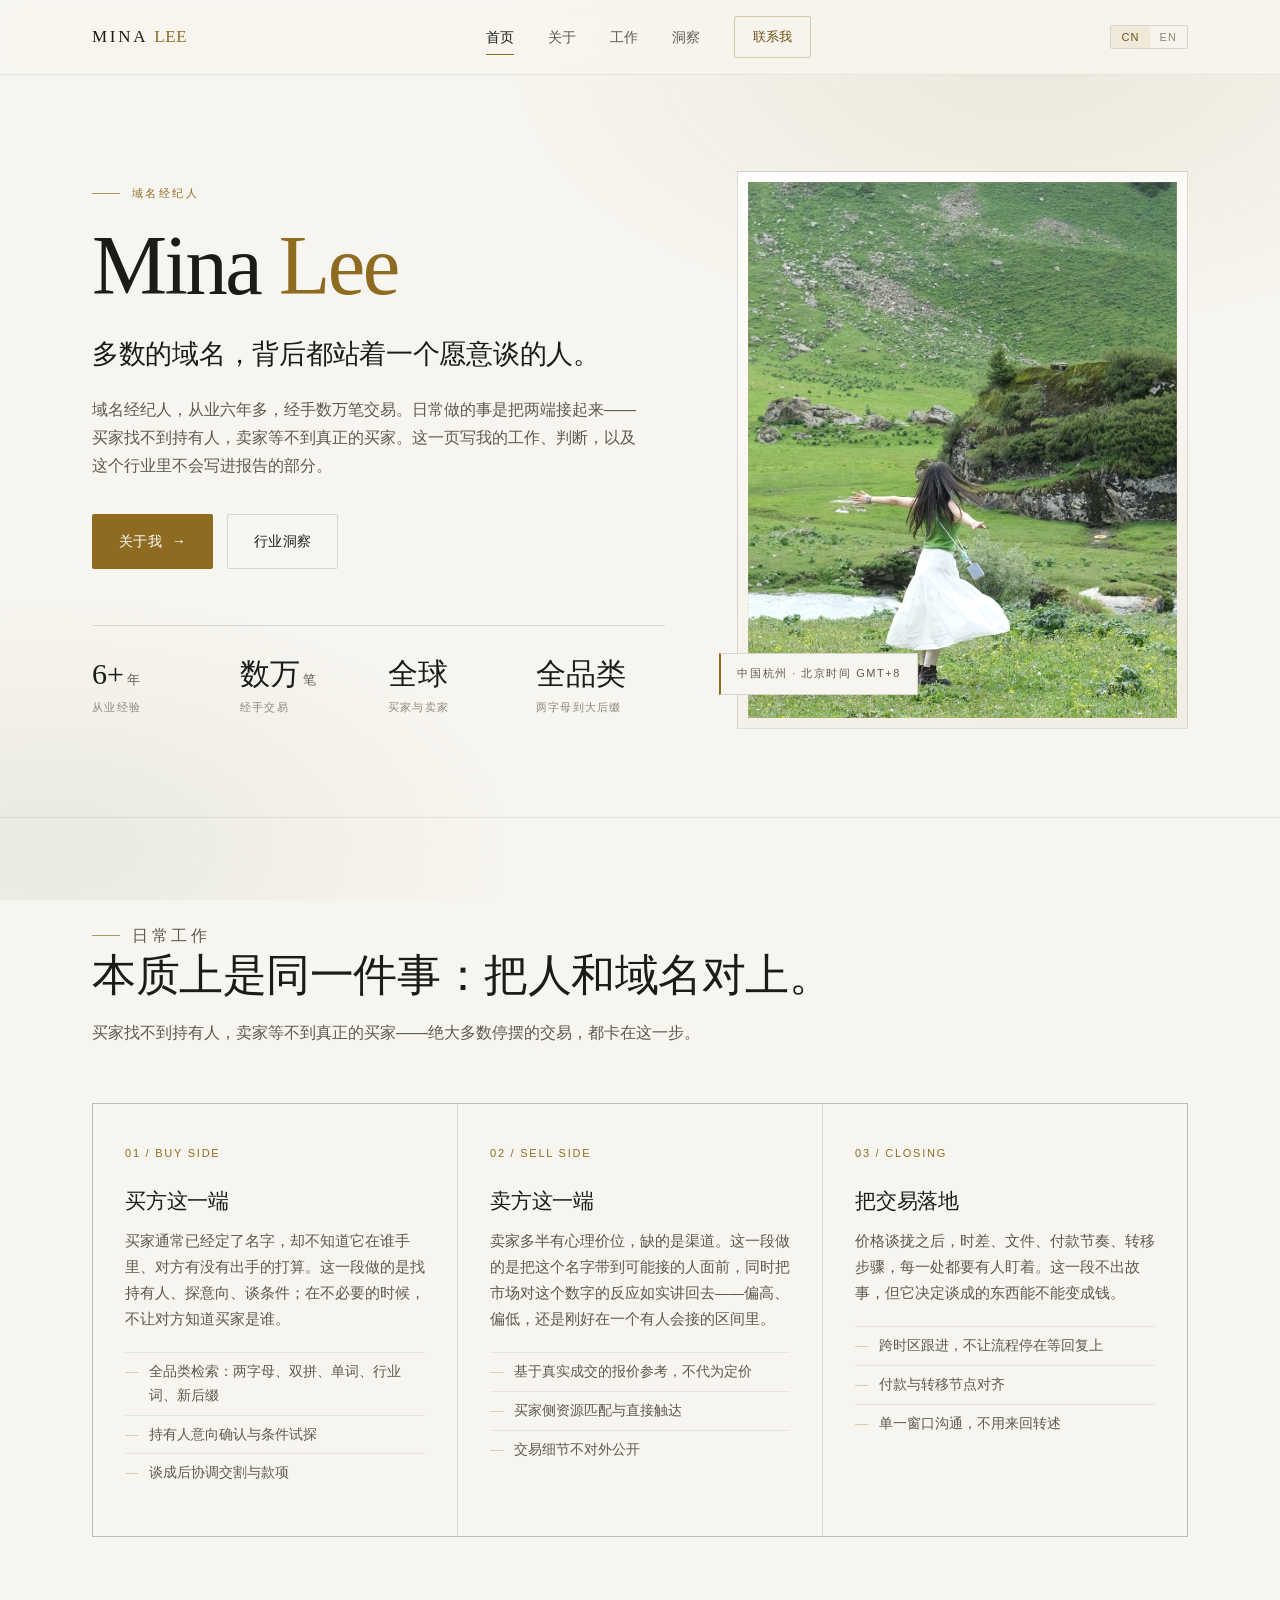
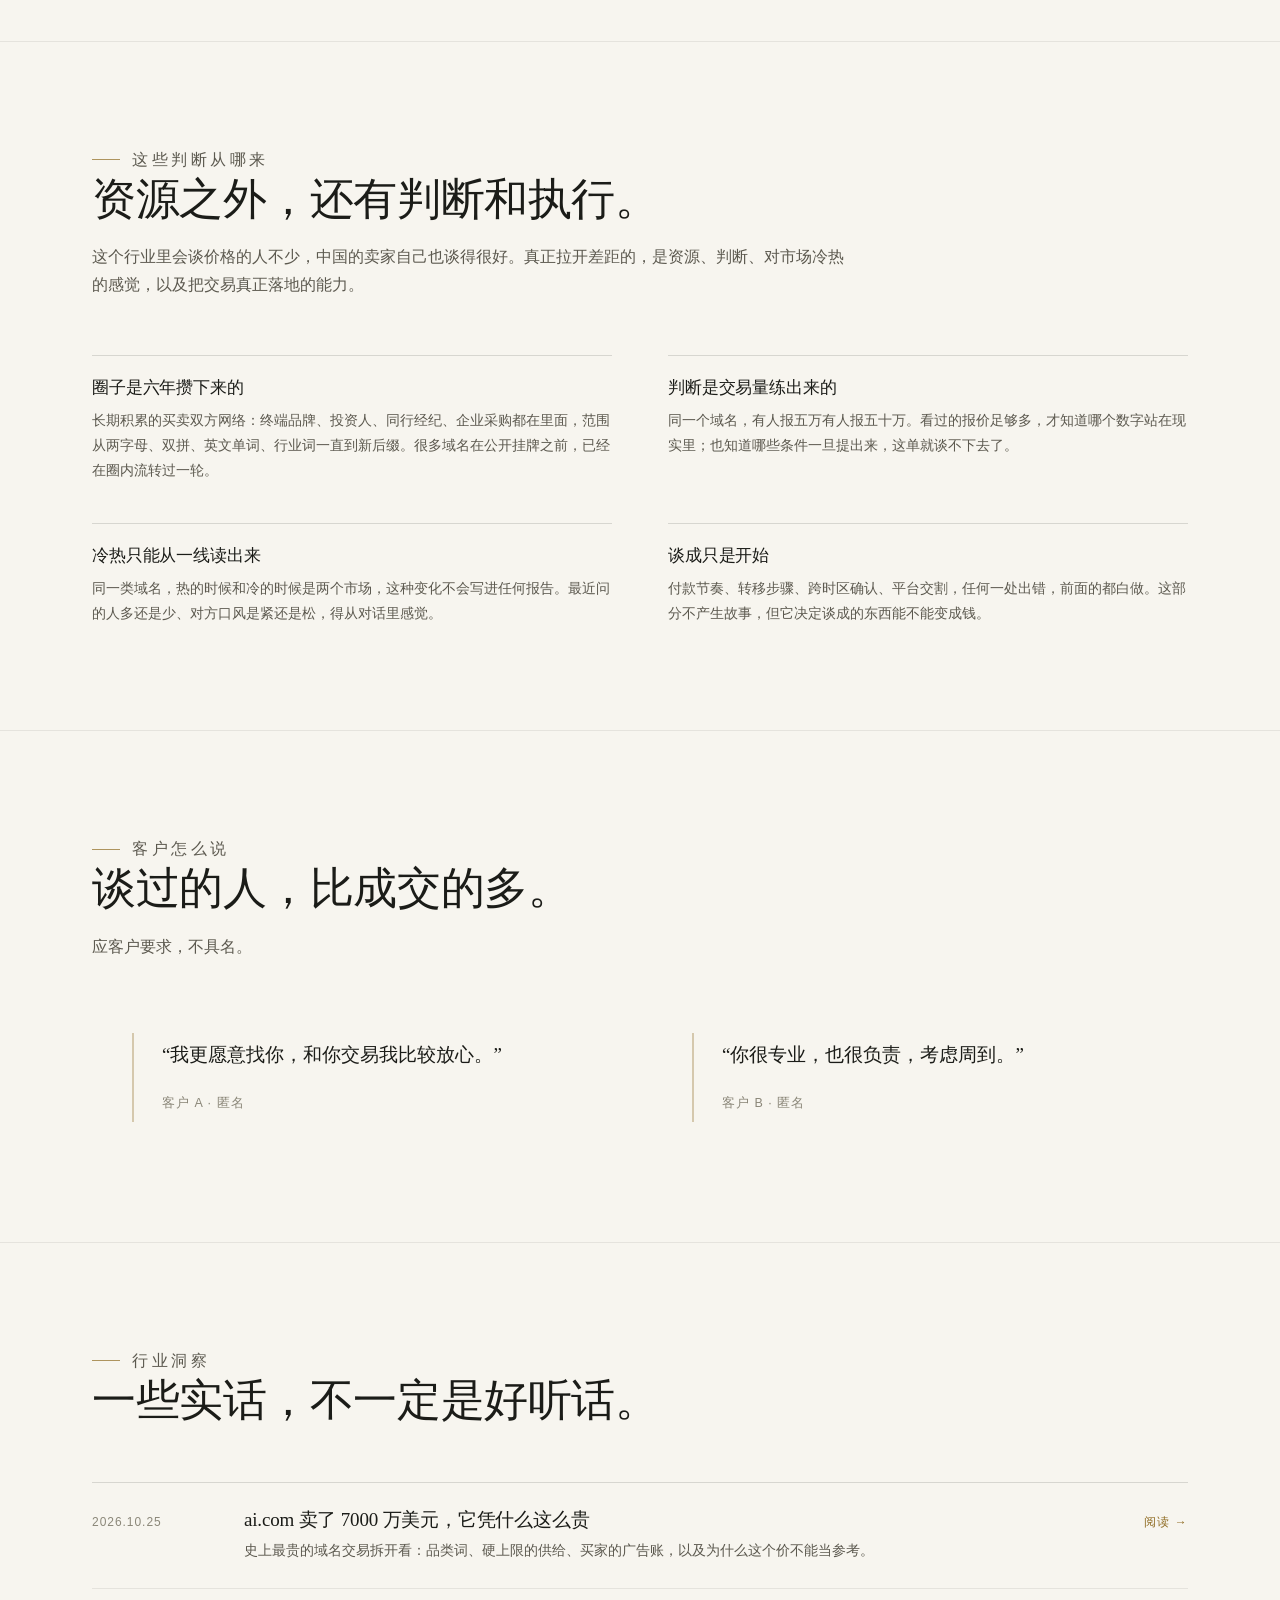
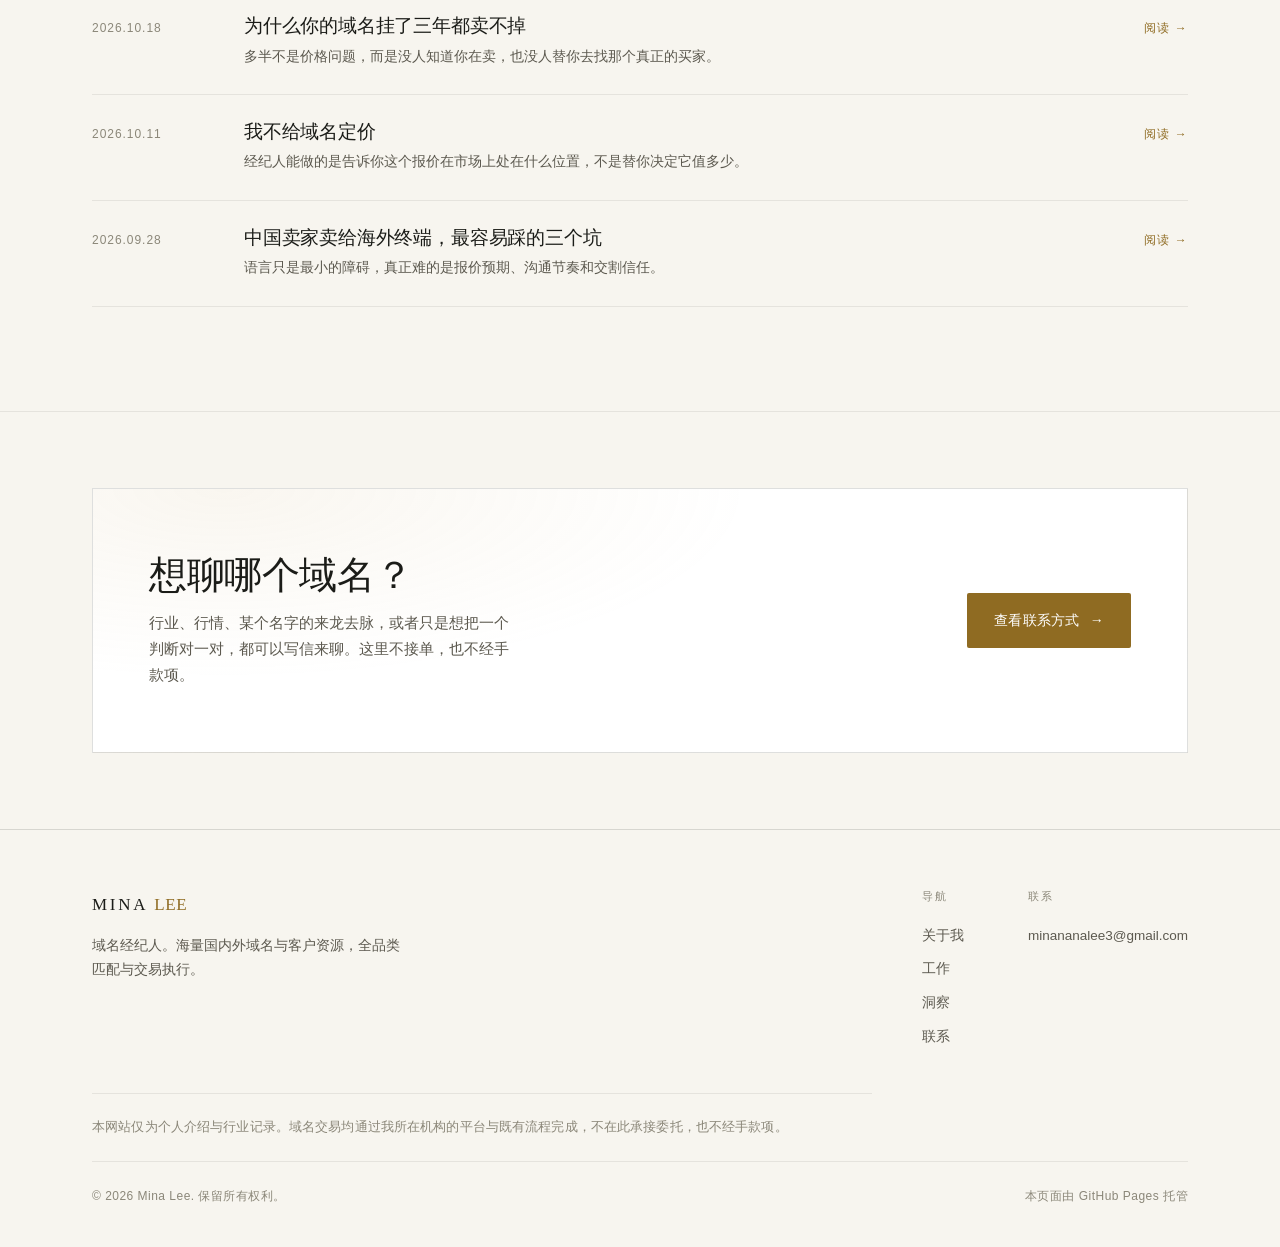
==== commit 29f09078: "Reframe the site as a profile and reading, not a place to place an order The previous wording read a" ====
--- a/index.html
+++ b/index.html
@@ -31,7 +31,7 @@
     <nav class="nav" id="nav">
       <a href="index.html" class="is-current" data-zh="首页" data-en="Home">首页</a>
       <a href="about.html" data-zh="关于" data-en="About">关于</a>
-      <a href="services.html" data-zh="服务" data-en="Services">服务</a>
+      <a href="services.html" data-zh="工作" data-en="Work">工作</a>
       <a href="insights.html" data-zh="洞察" data-en="Insights">洞察</a>
       <a href="contact.html" class="nav-cta" data-zh="联系我" data-en="Get in touch">联系我</a>
     </nav>
@@ -57,20 +57,20 @@
           <h1>Mina <em>Lee</em></h1>
 
           <h2 class="hero-sub"
-              data-zh="你要的域名，我大概认识愿意卖的人。"
-              data-en="Chances are I know who owns the name you want — and whether they'd sell.">你要的域名，我大概认识愿意卖的人。</h2>
+              data-zh="多数的域名，背后都站着一个愿意谈的人。"
+              data-en="Behind most names, there is someone willing to talk.">多数的域名，背后都站着一个愿意谈的人。</h2>
 
           <p class="hero-copy"
-             data-zh="域名经纪人，从业六年多，经手数万笔交易。手上是海量国内外域名与客户资源；交易量给的不只是名单，还有判断——一个报价大概站在哪、这笔能不能成、该怎么把它落地。你想买什么、想卖什么，我先想办法把对的人找出来。"
-             data-en="Domain broker. Six-plus years, tens of thousands of transactions handled. I work from a deep pool of domains and clients in China and abroad — and from what that volume teaches: roughly where a number belongs, whether a deal can happen, and how to land it. Tell me what you want to buy or sell and I start by finding the right person.">域名经纪人，从业六年多，经手数万笔交易。手上是海量国内外域名与客户资源；交易量给的不只是名单，还有判断——一个报价大概站在哪、这笔能不能成、该怎么把它落地。你想买什么、想卖什么，我先想办法把对的人找出来。</p>
+             data-zh="域名经纪人，从业六年多，经手数万笔交易。日常做的事是把两端接起来——买家找不到持有人，卖家等不到真正的买家。这一页写我的工作、判断，以及这个行业里不会写进报告的部分。"
+             data-en="Domain broker. Six-plus years, tens of thousands of transactions. The work is connecting two ends: buyers who can't reach the owner, sellers who never meet the buyer that matters. This page is about the work, the judgement behind it, and the parts of this trade that never reach a report.">域名经纪人，从业六年多，经手数万笔交易。日常做的事是把两端接起来——买家找不到持有人，卖家等不到真正的买家。这一页写我的工作、判断，以及这个行业里不会写进报告的部分。</p>
 
           <div class="actions">
-            <a class="btn btn-primary" href="contact.html">
-              <span data-zh="我要买一个域名" data-en="I want to buy">我要买一个域名</span>
+            <a class="btn btn-primary" href="about.html">
+              <span data-zh="关于我" data-en="About me">关于我</span>
               <span class="arw">→</span>
             </a>
-            <a class="btn btn-ghost" href="services.html">
-              <span data-zh="我有域名要卖" data-en="I have one to sell">我有域名要卖</span>
+            <a class="btn btn-ghost" href="insights.html">
+              <span data-zh="行业洞察" data-en="Industry notes">行业洞察</span>
             </a>
           </div>
 
@@ -108,7 +108,7 @@
   <section id="services" class="block">
     <div class="wrap">
       <div class="section-head reveal">
-        <p class="eyebrow" data-zh="我做什么" data-en="What I do">我做什么</p>
+        <p class="eyebrow" data-zh="日常工作" data-en="Day to day">日常工作</p>
         <h2 data-zh="本质上是同一件事：把人和域名对上。"
             data-en="One job, really: putting the right name in front of the right person.">本质上是同一件事：把人和域名对上。</h2>
         <p data-zh="买家找不到持有人，卖家等不到真正的买家——绝大多数停摆的交易，都卡在这一步。"
@@ -117,10 +117,10 @@
 
       <div class="svc-grid reveal">
         <article class="svc">
-          <span class="idx">01 / BUY-SIDE</span>
-          <h3 data-zh="买方委托" data-en="Buying">买方委托</h3>
-          <p data-zh="你已经知道要哪个名字，但不知道它在谁手里、对方有没有出手的打算。我去找持有人、探意向、谈条件，过程中不必暴露你是谁。"
-             data-en="You know the name. You don't know who holds it, or whether they would part with it. I find the owner, test the intent and handle the conversation — without exposing who you are.">你已经知道要哪个名字，但不知道它在谁手里、对方有没有出手的打算。我去找持有人、探意向、谈条件，过程中不必暴露你是谁。</p>
+          <span class="idx">01 / BUY SIDE</span>
+          <h3 data-zh="买方这一端" data-en="On the buy side">买方这一端</h3>
+          <p data-zh="买家通常已经定了名字，却不知道它在谁手里、对方有没有出手的打算。这一段做的是找持有人、探意向、谈条件；在不必要的时候，不让对方知道买家是谁。"
+             data-en="The buyer usually knows the name already — not who holds it, or whether they would part with it. The work is finding the owner, testing intent, negotiating terms, and not revealing who the buyer is when there's no need to.">买家通常已经定了名字，却不知道它在谁手里、对方有没有出手的打算。这一段做的是找持有人、探意向、谈条件；在不必要的时候，不让对方知道买家是谁。</p>
           <ul>
             <li data-zh="全品类检索：两字母、双拼、单词、行业词、新后缀" data-en="Any category: LL/LNN .com, pinyin, dictionary words, new gTLDs">全品类检索：两字母、双拼、单词、行业词、新后缀</li>
             <li data-zh="持有人意向确认与条件试探" data-en="Owner intent and terms tested quietly">持有人意向确认与条件试探</li>
@@ -129,26 +129,26 @@
         </article>
 
         <article class="svc">
-          <span class="idx">02 / SELL-SIDE</span>
-          <h3 data-zh="卖方委托" data-en="Selling">卖方委托</h3>
-          <p data-zh="我不会替你拍一个价格。你给出心理价位，我告诉你它在市场上大概处在什么位置，然后把这个名字带到真正可能需要它的买家面前。"
-             data-en="I won't invent a price for you. You set your expectation; I tell you where that sits in the market, then put the name in front of the buyers who might genuinely want it.">我不会替你拍一个价格。你给出心理价位，我告诉你它在市场上大概处在什么位置，然后把这个名字带到真正可能需要它的买家面前。</p>
+          <span class="idx">02 / SELL SIDE</span>
+          <h3 data-zh="卖方这一端" data-en="On the sell side">卖方这一端</h3>
+          <p data-zh="卖家多半有心理价位，缺的是渠道。这一段做的是把这个名字带到可能接的人面前，同时把市场对这个数字的反应如实讲回去——偏高、偏低，还是刚好在一个有人会接的区间里。"
+             data-en="The seller usually has a number and lacks a channel. The work is putting the name in front of people who might take it, and reporting back honestly what the market says about that number — high, low, or right inside a range someone will pay.">卖家多半有心理价位，缺的是渠道。这一段做的是把这个名字带到可能接的人面前，同时把市场对这个数字的反应如实讲回去——偏高、偏低，还是刚好在一个有人会接的区间里。</p>
           <ul>
-            <li data-zh="基于真实成交的报价参考，不代你定价" data-en="Reference points from real sales — not a price invented by me">基于真实成交的报价参考，不代你定价</li>
+            <li data-zh="基于真实成交的报价参考，不代为定价" data-en="Reference points from real sales — never a price invented by me">基于真实成交的报价参考，不代为定价</li>
             <li data-zh="买家侧资源匹配与直接触达" data-en="Matching against the buyer side, then reaching out directly">买家侧资源匹配与直接触达</li>
             <li data-zh="交易细节不对外公开" data-en="Deal details stay private">交易细节不对外公开</li>
           </ul>
         </article>
 
         <article class="svc">
-          <span class="idx">03 / COORDINATION</span>
-          <h3 data-zh="交易协调" data-en="Coordination">交易协调</h3>
-          <p data-zh="双方已经对上话、价格也接近了，剩下的时差、文件、付款节奏和转移步骤，我来盯。这类活不产生故事，但交易通常就卡在这里。"
-             data-en="Both sides are talking and the numbers are close. What's left is time zones, paperwork, payment sequence and transfer steps — the unglamorous part where deals usually stall.">双方已经对上话、价格也接近了，剩下的时差、文件、付款节奏和转移步骤，我来盯。这类活不产生故事，但交易通常就卡在这里。</p>
+          <span class="idx">03 / CLOSING</span>
+          <h3 data-zh="把交易落地" data-en="Landing the deal">把交易落地</h3>
+          <p data-zh="价格谈拢之后，时差、文件、付款节奏、转移步骤，每一处都要有人盯着。这一段不出故事，但它决定谈成的东西能不能变成钱。"
+             data-en="Once the numbers line up, someone has to watch the time zones, the paperwork, the payment sequence and the transfer steps. No story here — but it decides whether an agreement becomes money.">价格谈拢之后，时差、文件、付款节奏、转移步骤，每一处都要有人盯着。这一段不出故事，但它决定谈成的东西能不能变成钱。</p>
           <ul>
-            <li data-zh="跨时区跟进，不必双方互相等" data-en="Follow-through across time zones">跨时区跟进，不必双方互相等</li>
+            <li data-zh="跨时区跟进，不让流程停在等回复上" data-en="Follow-through across time zones">跨时区跟进，不让流程停在等回复上</li>
             <li data-zh="付款与转移节点对齐" data-en="Payment and transfer milestones aligned">付款与转移节点对齐</li>
-            <li data-zh="一句话沟通，不用来回转述" data-en="One point of contact instead of relayed messages">一句话沟通，不用来回转述</li>
+            <li data-zh="单一窗口沟通，不用来回转述" data-en="One point of contact instead of relayed messages">单一窗口沟通，不用来回转述</li>
           </ul>
         </article>
       </div>
@@ -159,7 +159,7 @@
   <section class="block" id="why">
     <div class="wrap">
       <div class="section-head reveal">
-        <p class="eyebrow" data-zh="为什么找我" data-en="Why me">为什么找我</p>
+        <p class="eyebrow" data-zh="这些判断从哪来" data-en="Where the judgement comes from">这些判断从哪来</p>
         <h2 data-zh="资源之外，还有判断和执行。"
             data-en="Beyond resources: judgement, and execution.">资源之外，还有判断和执行。</h2>
         <p data-zh="这个行业里会谈价格的人不少，中国的卖家自己也谈得很好。真正拉开差距的，是资源、判断、对市场冷热的感觉，以及把交易真正落地的能力。"
@@ -274,9 +274,9 @@
     <div class="wrap">
       <div class="cta-band reveal">
         <div>
-          <h2 data-zh="有个域名，想聊聊？" data-en="Got a name you want to talk about?">有个域名，想聊聊？</h2>
-          <p data-zh="买家、卖家，或者只是想知道手上这个域名有没有人接，都可以直接找我。大多数消息我会在 24 小时内回复。"
-             data-en="Buying, selling, or simply wondering whether anyone would take it — message me directly. I usually reply within 24 hours.">买家、卖家，或者只是想知道手上这个域名有没有人接，都可以直接找我。大多数消息我会在 24 小时内回复。</p>
+          <h2 data-zh="想聊哪个域名？" data-en="A name you'd like to talk about?">想聊哪个域名？</h2>
+          <p data-zh="行业、行情、某个名字的来龙去脉，或者只是想把一个判断对一对，都可以写信来聊。这里不接单，也不经手款项。"
+             data-en="The trade, the market, where a particular name came from — or simply a second opinion on a number. Write to me. No mandates are taken here, and no funds pass through me.">行业、行情、某个名字的来龙去脉，或者只是想把一个判断对一对，都可以写信来聊。这里不接单，也不经手款项。</p>
         </div>
         <a class="btn btn-primary" href="contact.html">
           <span data-zh="查看联系方式" data-en="Contact details">查看联系方式</span>
@@ -300,7 +300,7 @@
         <div class="foot-col">
           <h4 data-zh="导航" data-en="Site">导航</h4>
           <a href="about.html" data-zh="关于我" data-en="About">关于我</a>
-          <a href="services.html" data-zh="服务" data-en="Services">服务</a>
+          <a href="services.html" data-zh="工作" data-en="Work">工作</a>
           <a href="insights.html" data-zh="洞察" data-en="Insights">洞察</a>
           <a href="contact.html" data-zh="联系" data-en="Contact">联系</a>
         </div>
@@ -310,6 +310,10 @@
         </div>
       </div>
     </div>
+    <div class="foot-note">
+      <p data-zh="本网站仅为个人介绍与行业记录。域名交易均通过我所在机构的平台与既有流程完成，不在此承接委托，也不经手款项。"
+         data-en="This site is a personal introduction and a record of industry notes. All domain transactions run through my firm's platform and existing process — no mandates are taken here, and no funds pass through me.">本网站仅为个人介绍与行业记录。域名交易均通过我所在机构的平台与既有流程完成，不在此承接委托，也不经手款项。</p>
+    </div>
     <div class="foot-bottom">
       <span>© <span id="yr">2026</span> Mina Lee. <span data-zh="保留所有权利。" data-en="All rights reserved.">保留所有权利。</span></span>
       <span data-zh="本页面由 GitHub Pages 托管" data-en="Hosted on GitHub Pages">本页面由 GitHub Pages 托管</span>
--- a/assets/style.css
+++ b/assets/style.css
@@ -1079,6 +1079,19 @@
 }
 
 .foot-col a:hover { color: var(--gold-soft); }
+
+.foot-note {
+  border-top: 1px solid var(--line-soft);
+  padding-top: 22px;
+  margin: 0 0 22px;
+  max-width: 780px;
+  font-size: 12.5px;
+  line-height: 1.85;
+  color: var(--muted-2);
+  letter-spacing: 0.01em;
+}
+
+.foot-note p { margin: 0; }
 
 .foot-bottom {
   border-top: 1px solid var(--line-soft);
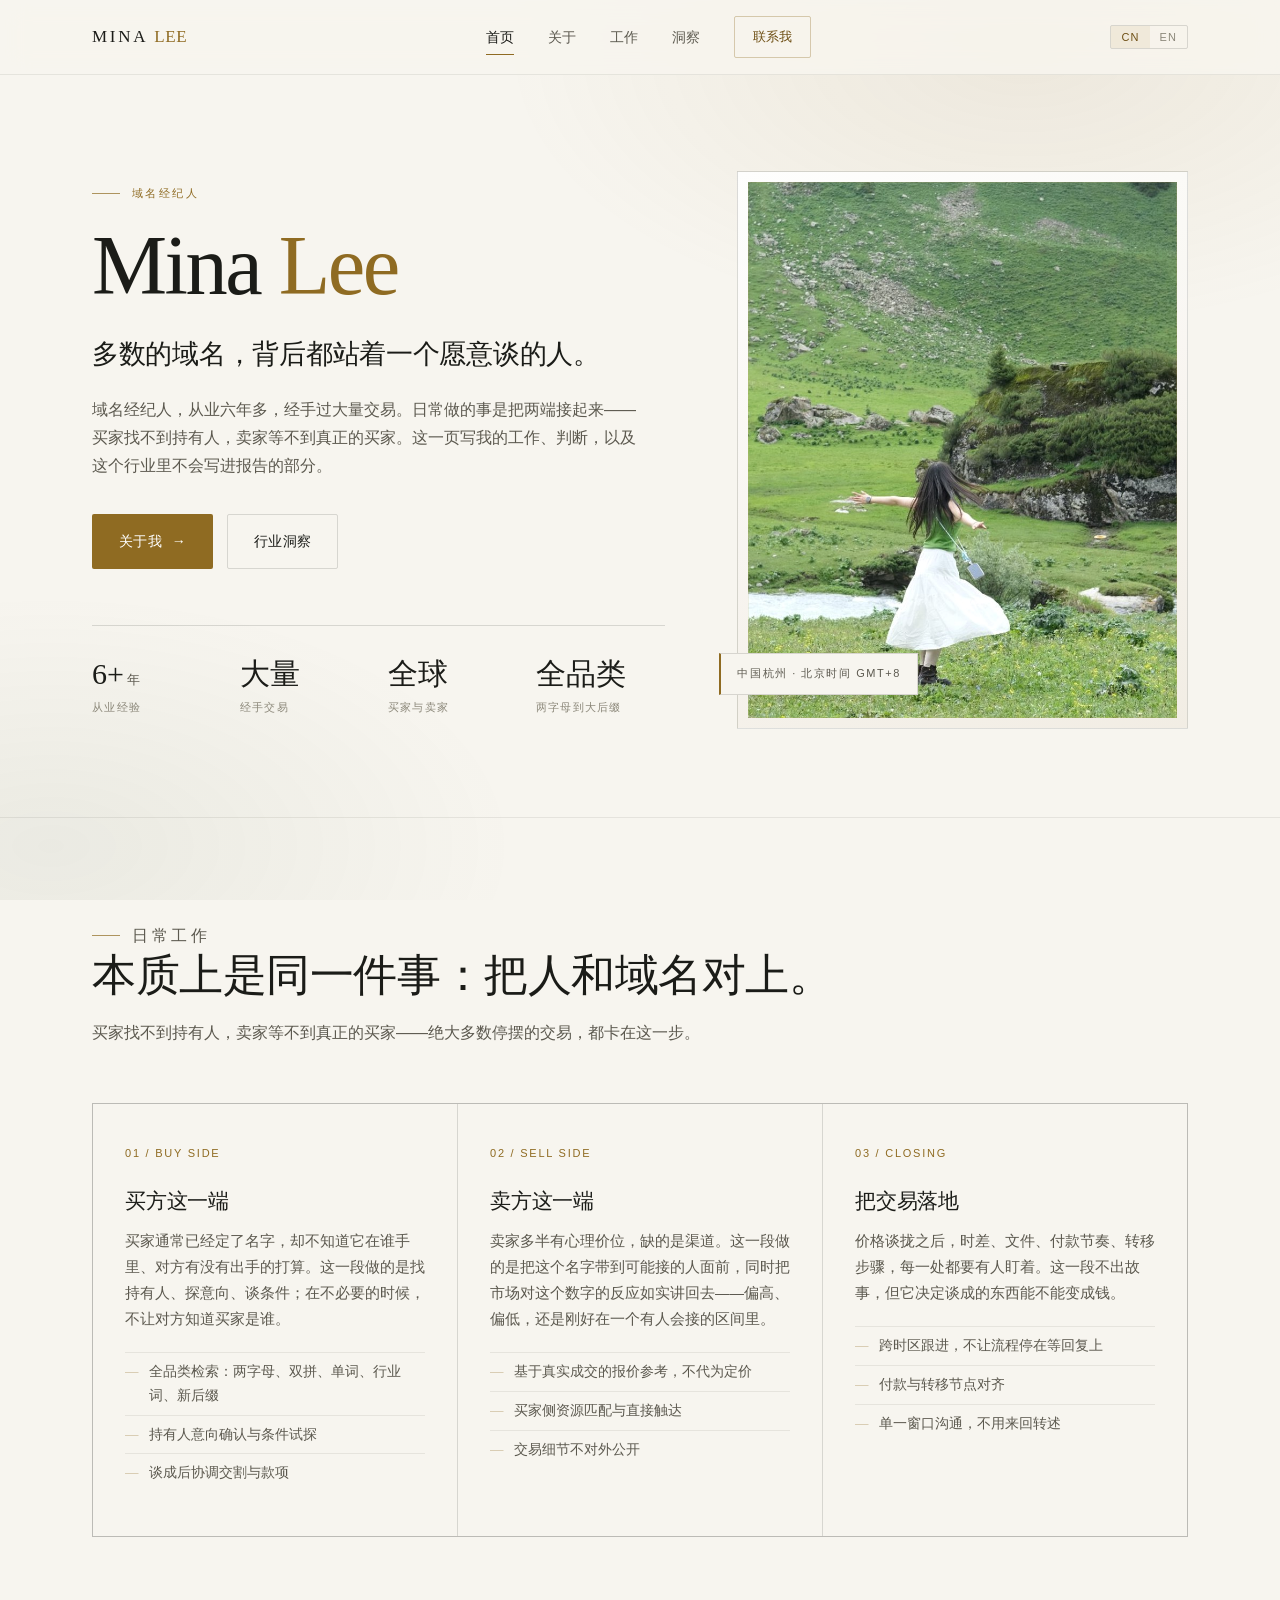
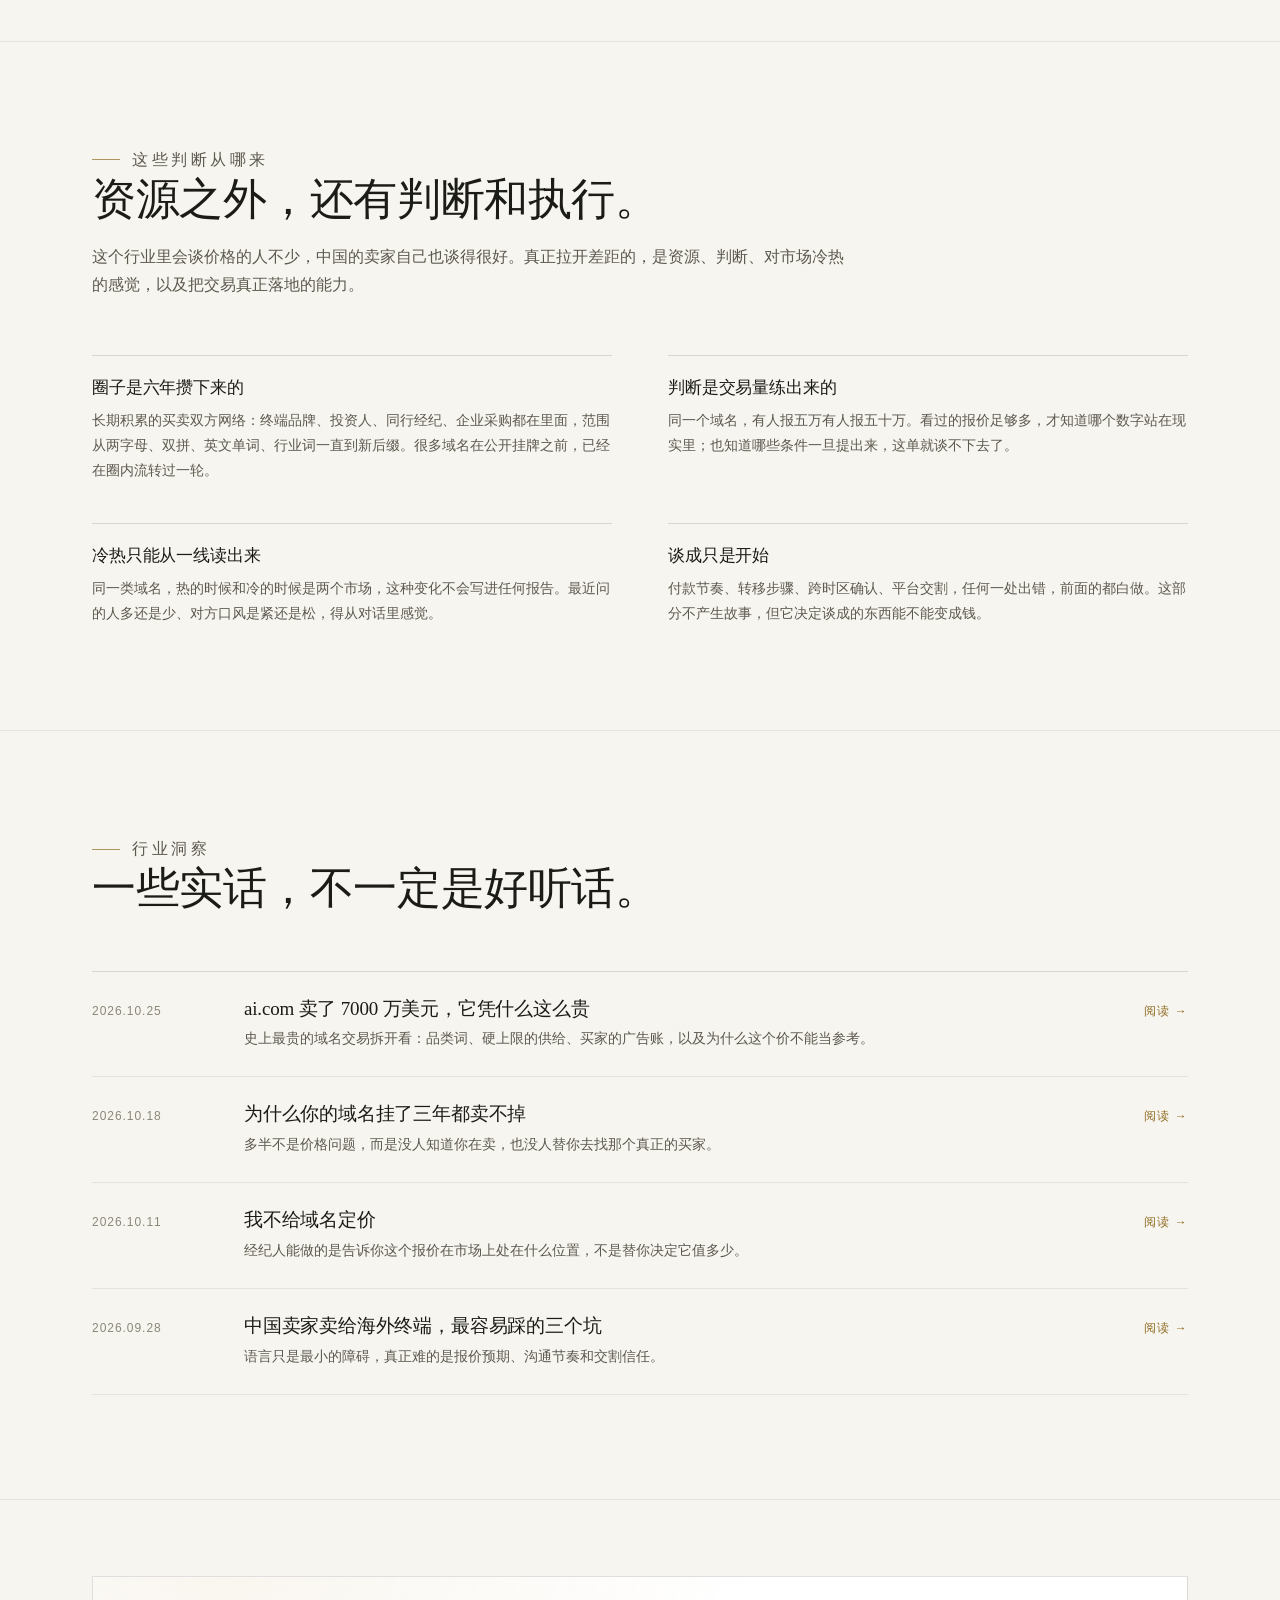
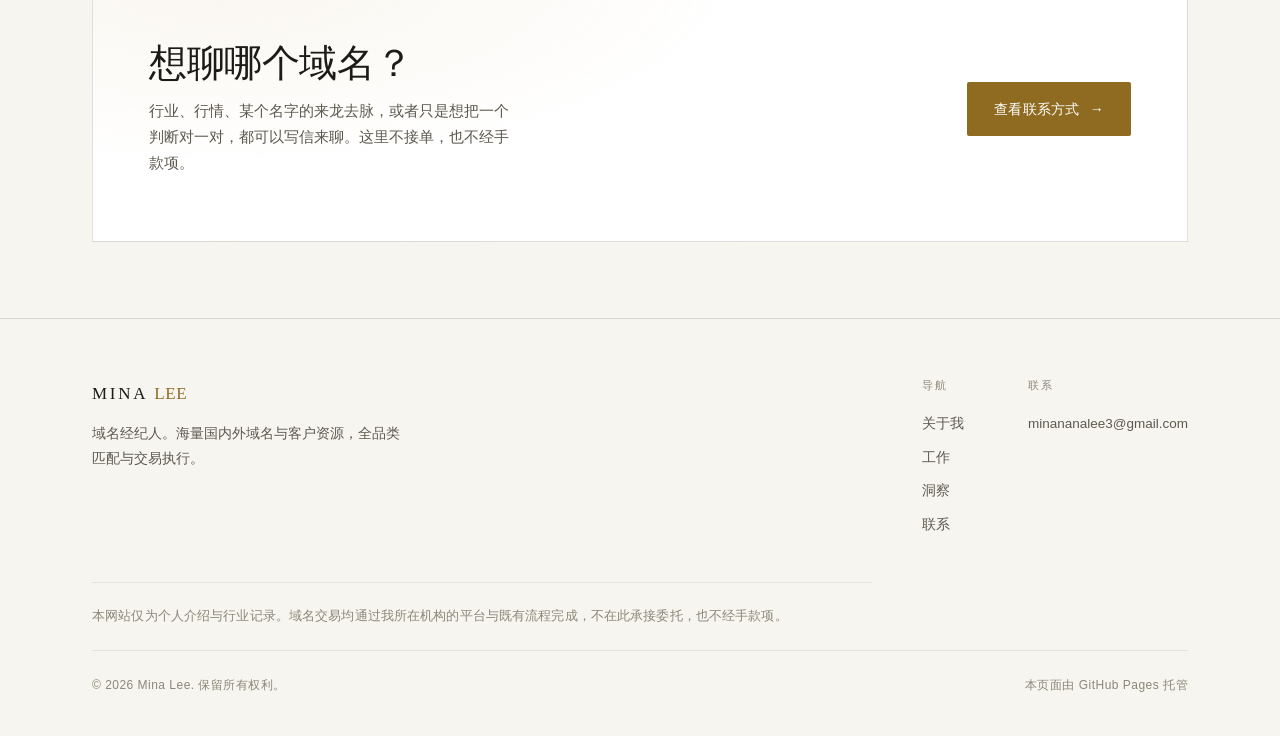
==== commit 5f42d404: "Drop the testimonials and stop quoting a transaction count - index: the client-quote section is gone" ====
--- a/index.html
+++ b/index.html
@@ -4,10 +4,10 @@
 <meta charset="UTF-8">
 <meta name="viewport" content="width=device-width, initial-scale=1">
 <title>Mina Lee — 域名经纪人</title>
-<meta name="description" content="Mina Lee，域名经纪人。从业六年多，经手数万笔交易，海量国内外域名与客户资源，擅长全品类域名的匹配、议价与交易执行。">
+<meta name="description" content="Mina Lee，域名经纪人。从业六年多，经手过大量交易，海量国内外域名与客户资源，擅长全品类域名的匹配、议价与交易执行。">
 <meta name="theme-color" content="#F7F5EF">
 <meta property="og:title" content="Mina Lee — Domain Broker">
-<meta property="og:description" content="Six-plus years, tens of thousands of transactions. Deep domain and client resources in China and abroad.">
+<meta property="og:description" content="Six-plus years, a large volume of deals. Deep domain and client resources in China and abroad.">
 <link rel="canonical" href="https://minalee3.com/">
 <meta property="og:url" content="https://minalee3.com/">
 <meta property="og:site_name" content="Mina Lee">
@@ -61,8 +61,8 @@
               data-en="Behind most names, there is someone willing to talk.">多数的域名，背后都站着一个愿意谈的人。</h2>
 
           <p class="hero-copy"
-             data-zh="域名经纪人，从业六年多，经手数万笔交易。日常做的事是把两端接起来——买家找不到持有人，卖家等不到真正的买家。这一页写我的工作、判断，以及这个行业里不会写进报告的部分。"
-             data-en="Domain broker. Six-plus years, tens of thousands of transactions. The work is connecting two ends: buyers who can't reach the owner, sellers who never meet the buyer that matters. This page is about the work, the judgement behind it, and the parts of this trade that never reach a report.">域名经纪人，从业六年多，经手数万笔交易。日常做的事是把两端接起来——买家找不到持有人，卖家等不到真正的买家。这一页写我的工作、判断，以及这个行业里不会写进报告的部分。</p>
+             data-zh="域名经纪人，从业六年多，经手过大量交易。日常做的事是把两端接起来——买家找不到持有人，卖家等不到真正的买家。这一页写我的工作、判断，以及这个行业里不会写进报告的部分。"
+             data-en="Domain broker. Six-plus years, a large volume of deals behind me. The work is connecting two ends: buyers who can't reach the owner, sellers who never meet the buyer that matters. This page is about the work, the judgement behind it, and the parts of this trade that never reach a report.">域名经纪人，从业六年多，经手过大量交易。日常做的事是把两端接起来——买家找不到持有人，卖家等不到真正的买家。这一页写我的工作、判断，以及这个行业里不会写进报告的部分。</p>
 
           <div class="actions">
             <a class="btn btn-primary" href="about.html">
@@ -80,8 +80,8 @@
               <span class="lab" data-zh="从业经验" data-en="Experience">从业经验</span>
             </div>
             <div class="stat">
-              <span class="num"><span data-zh="数万" data-en="10k+">数万</span><small data-zh="笔" data-en="">笔</small></span>
-              <span class="lab" data-zh="经手交易" data-en="Handled">经手交易</span>
+              <span class="num" data-zh="大量" data-en="High volume">大量</span>
+              <span class="lab" data-zh="经手交易" data-en="Deal flow">经手交易</span>
             </div>
             <div class="stat">
               <span class="num" data-zh="全球" data-en="Global">全球</span>
@@ -191,31 +191,6 @@
     </div>
   </section>
 
-  <!-- ================= TESTIMONIALS ================= -->
-  <section class="block" id="clients">
-    <div class="wrap">
-      <div class="section-head reveal">
-        <p class="eyebrow" data-zh="客户怎么说" data-en="Clients">客户怎么说</p>
-        <h2 data-zh="谈过的人，比成交的多。" data-en="Many more conversations than closings.">谈过的人，比成交的多。</h2>
-        <p data-zh="应客户要求，不具名。" data-en="Names withheld at client request.">应客户要求，不具名。</p>
-      </div>
-
-      <div class="quotes reveal">
-        <blockquote class="quote">
-          <p data-zh="“我更愿意找你，和你交易我比较放心。”"
-             data-en="&ldquo;I'd rather deal with you — I feel safer closing through you.&rdquo;">“我更愿意找你，和你交易我比较放心。”</p>
-          <cite data-zh="客户 A · 匿名" data-en="Client A · anonymous">客户 A · 匿名</cite>
-        </blockquote>
-
-        <blockquote class="quote">
-          <p data-zh="“你很专业，也很负责，考虑周到。”"
-             data-en="&ldquo;You're professional, dependable, and you think of everything.&rdquo;">“你很专业，也很负责，考虑周到。”</p>
-          <cite data-zh="客户 B · 匿名" data-en="Client B · anonymous">客户 B · 匿名</cite>
-        </blockquote>
-      </div>
-    </div>
-  </section>
-
   <!-- ================= INSIGHTS ================= -->
   <section id="insights" class="block">
     <div class="wrap">
--- a/assets/style.css
+++ b/assets/style.css
@@ -669,35 +669,6 @@
   line-height: 1.8;
 }
 
-/* ---------- Quotes ---------- */
-
-.quotes {
-  display: grid;
-  grid-template-columns: repeat(2, 1fr);
-  gap: 24px;
-}
-
-.quote {
-  border-left: 2px solid var(--gold-dim);
-  padding: 6px 0 6px 28px;
-}
-
-.quote p {
-  font-family: var(--serif);
-  font-size: 19px;
-  line-height: 1.65;
-  color: var(--text);
-  margin-bottom: 18px;
-}
-
-.quote cite {
-  font-style: normal;
-  font-size: 12.5px;
-  color: var(--muted-2);
-  letter-spacing: 0.08em;
-  text-transform: uppercase;
-}
-
 /* ---------- List rows (insights) ---------- */
 
 .rows { border-top: 1px solid var(--line); }
@@ -1132,7 +1103,6 @@
   .svc-grid { grid-template-columns: 1fr; }
   .cases { grid-template-columns: 1fr; }
   .steps { grid-template-columns: repeat(2, 1fr); gap: 32px; }
-  .quotes { grid-template-columns: 1fr; }
   .about-grid { grid-template-columns: 1fr; gap: 48px; }
   .about-grid .side { position: static; }
   .contact-grid { grid-template-columns: 1fr; gap: 44px; }
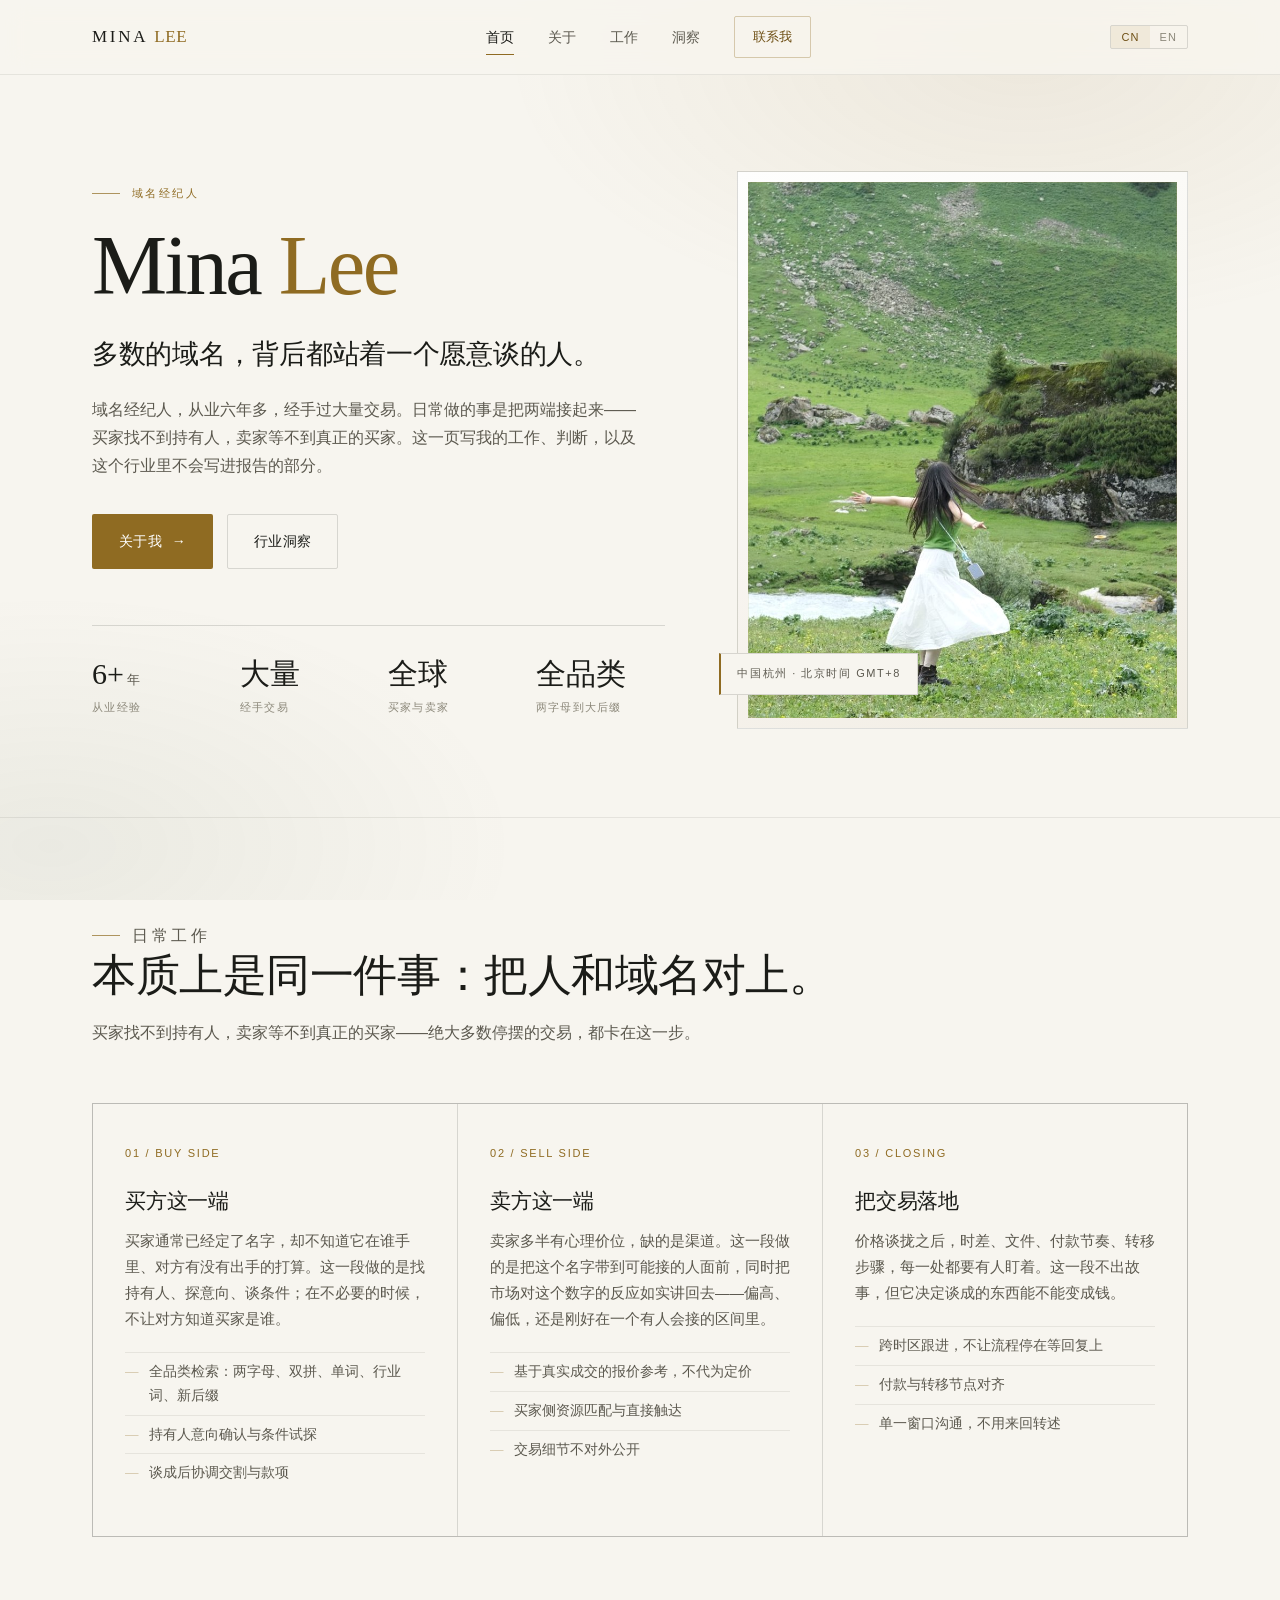
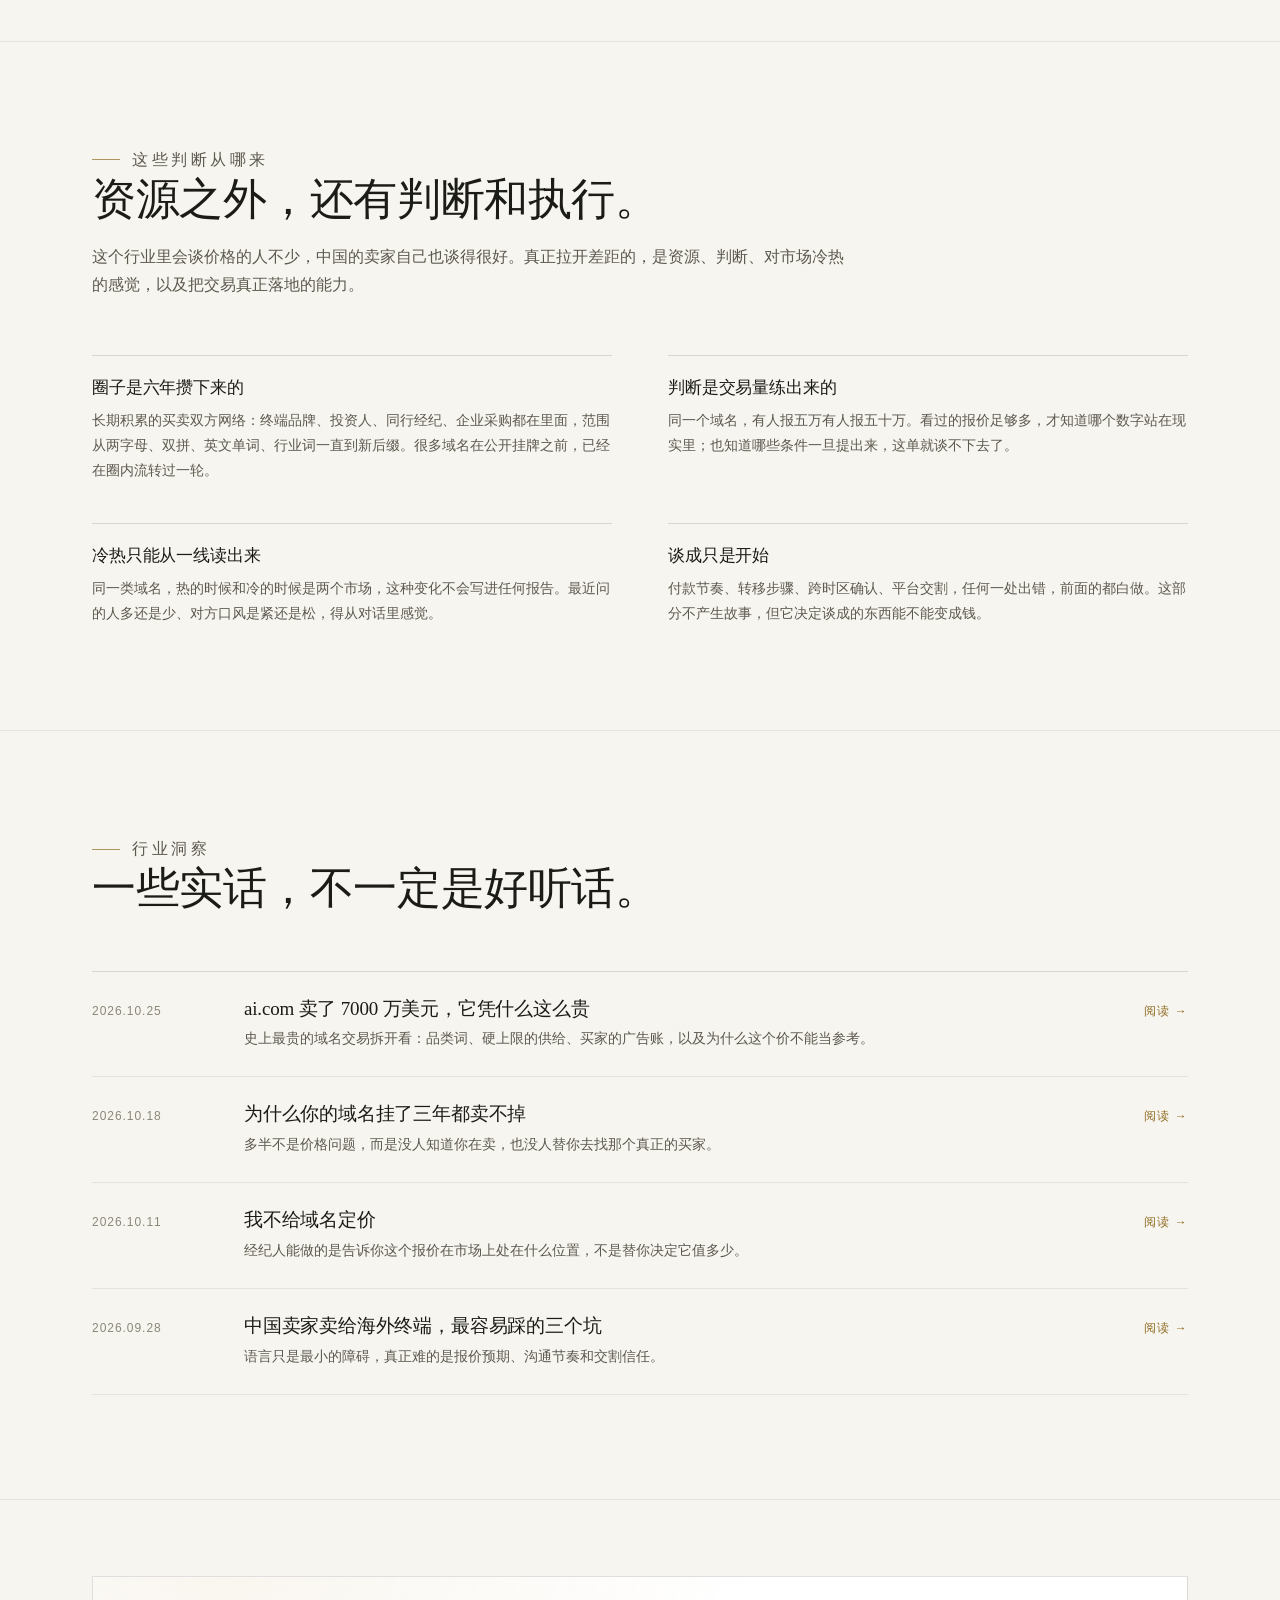
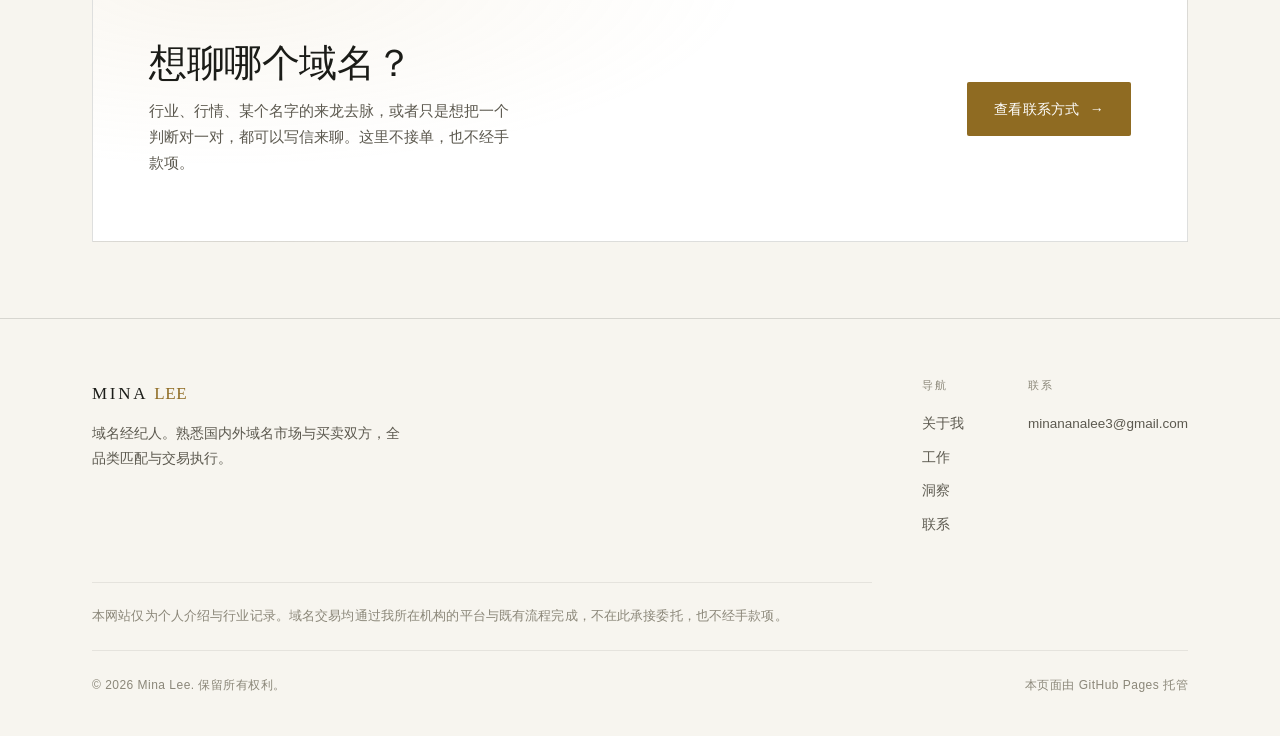
==== commit 06af7df5: "Stop describing the resource base as a domain holding '海量国内外域名与客户资源' can be read as a personal portf" ====
--- a/index.html
+++ b/index.html
@@ -4,10 +4,10 @@
 <meta charset="UTF-8">
 <meta name="viewport" content="width=device-width, initial-scale=1">
 <title>Mina Lee — 域名经纪人</title>
-<meta name="description" content="Mina Lee，域名经纪人。从业六年多，经手过大量交易，海量国内外域名与客户资源，擅长全品类域名的匹配、议价与交易执行。">
+<meta name="description" content="Mina Lee，域名经纪人。从业六年多，经手过大量交易，熟悉国内外域名市场与买卖双方，擅长全品类域名的匹配、议价与交易执行。">
 <meta name="theme-color" content="#F7F5EF">
 <meta property="og:title" content="Mina Lee — Domain Broker">
-<meta property="og:description" content="Six-plus years, a large volume of deals. Deep domain and client resources in China and abroad.">
+<meta property="og:description" content="Six-plus years, a large volume of deals. At home in the market and its buyers and sellers, here and abroad.">
 <link rel="canonical" href="https://minalee3.com/">
 <meta property="og:url" content="https://minalee3.com/">
 <meta property="og:site_name" content="Mina Lee">
@@ -268,8 +268,8 @@
     <div class="foot-grid">
       <div class="foot-brand">
         <a class="brand" href="index.html">MINA<span>LEE</span></a>
-        <p data-zh="域名经纪人。海量国内外域名与客户资源，全品类匹配与交易执行。"
-           data-en="Domain broker. Deep domain and client resources in China and abroad — matching, negotiation and execution across every category.">域名经纪人。海量国内外域名与客户资源，全品类匹配与交易执行。</p>
+        <p data-zh="域名经纪人。熟悉国内外域名市场与买卖双方，全品类匹配与交易执行。"
+           data-en="Domain broker. At home in the market and its buyers and sellers, here and abroad — matching, negotiation and execution across every category.">域名经纪人。熟悉国内外域名市场与买卖双方，全品类匹配与交易执行。</p>
       </div>
       <div class="foot-links">
         <div class="foot-col">
